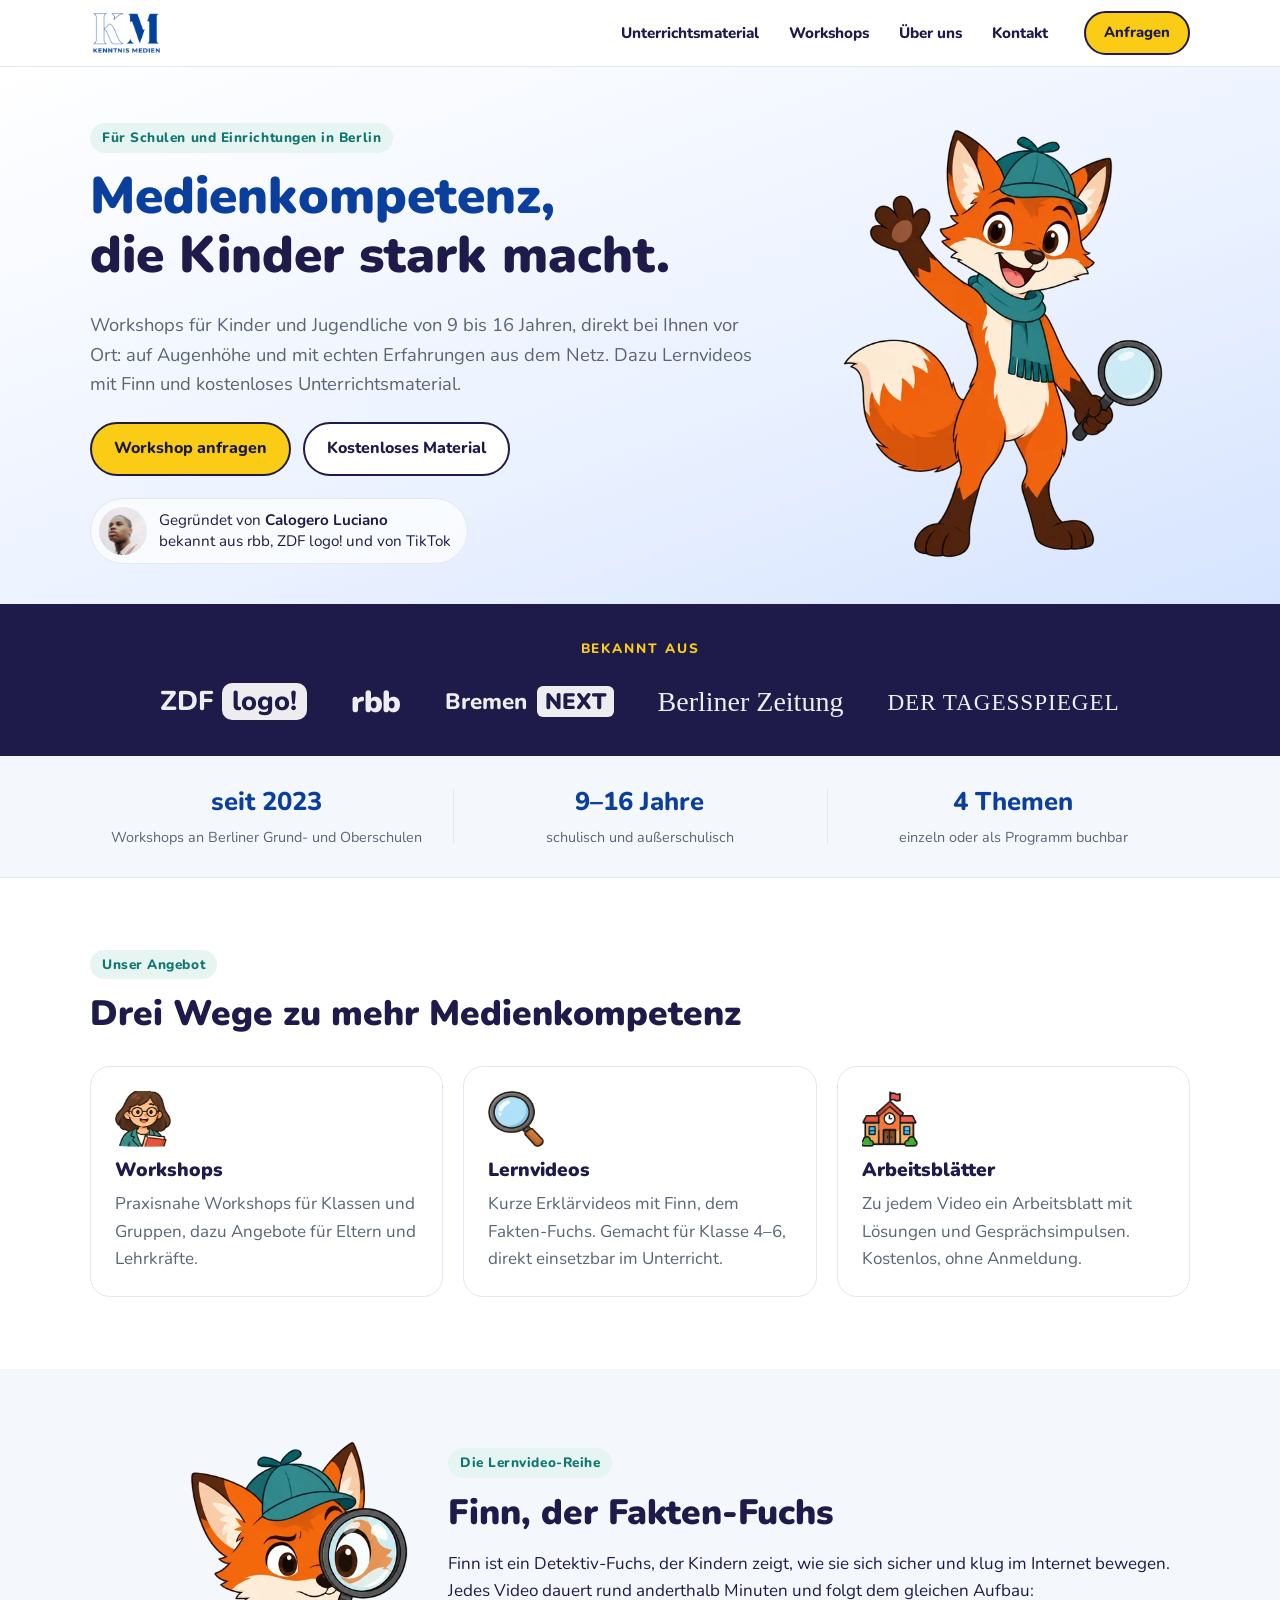
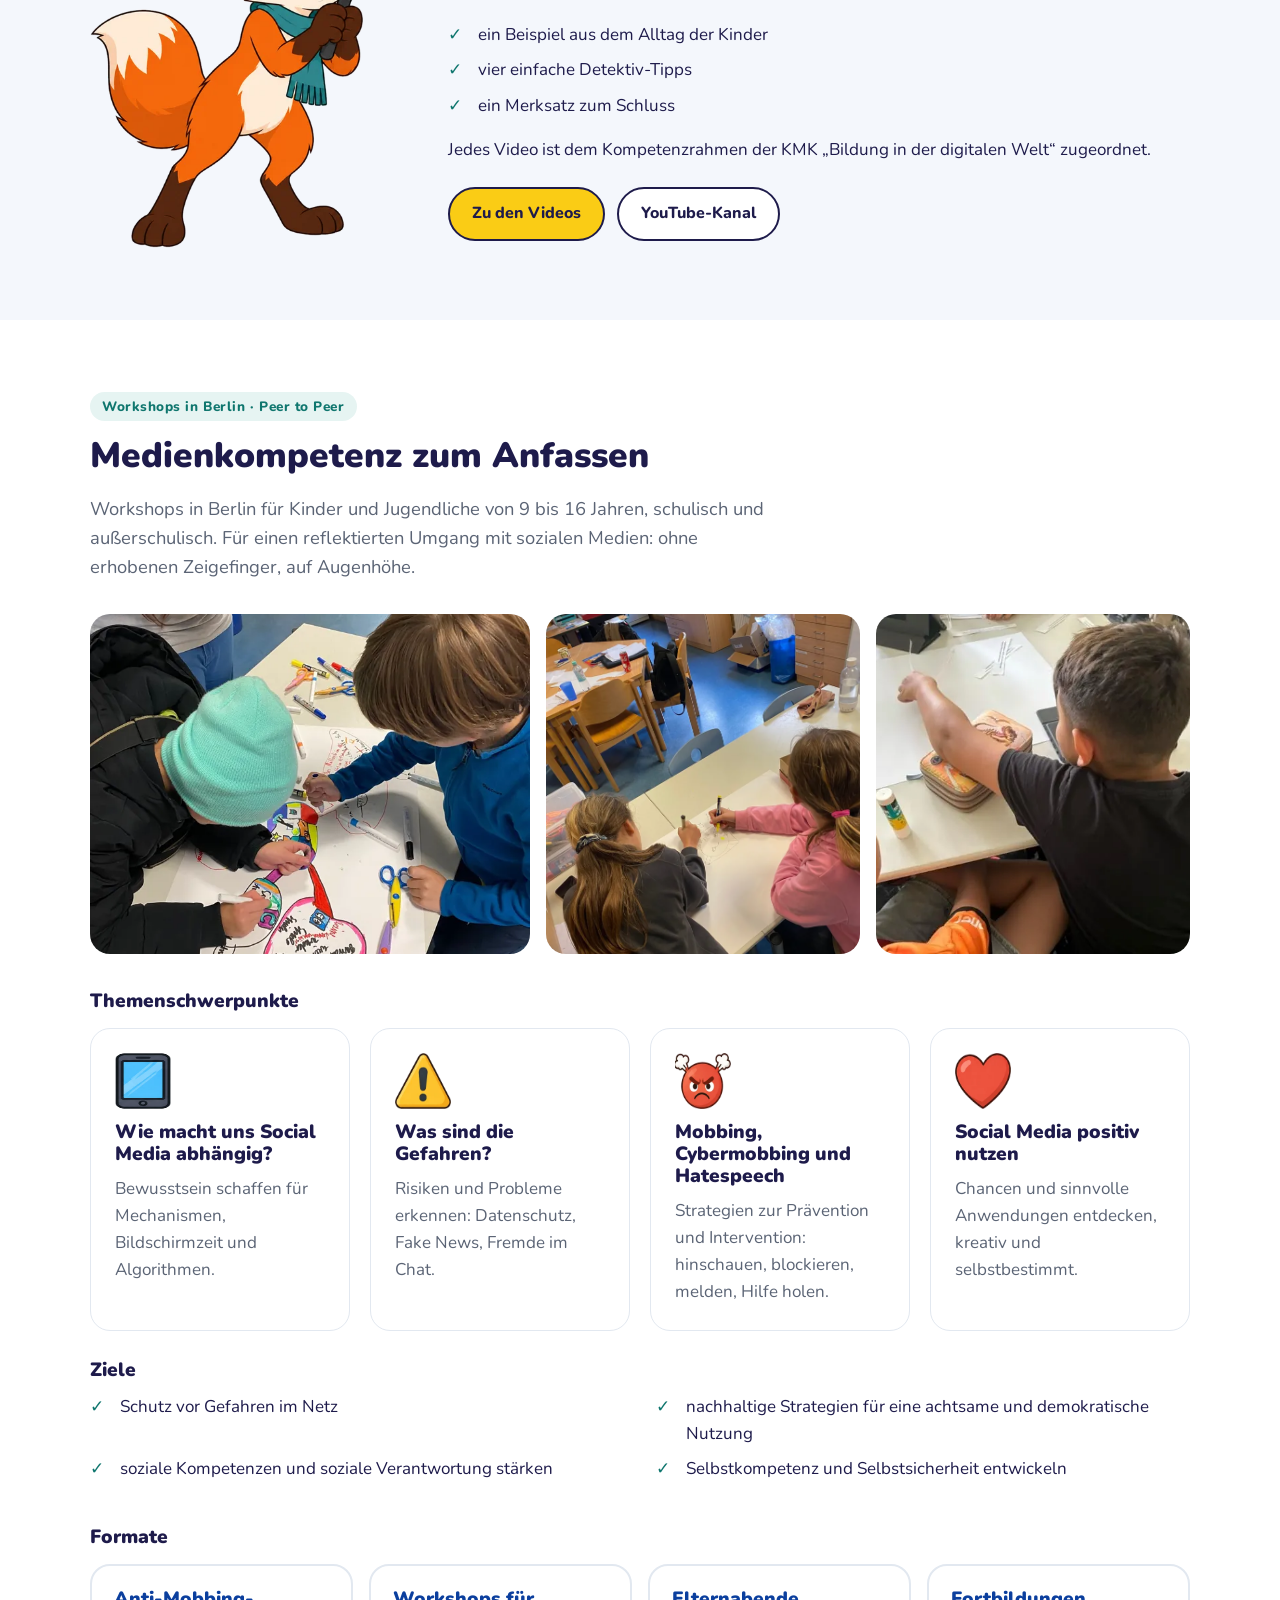
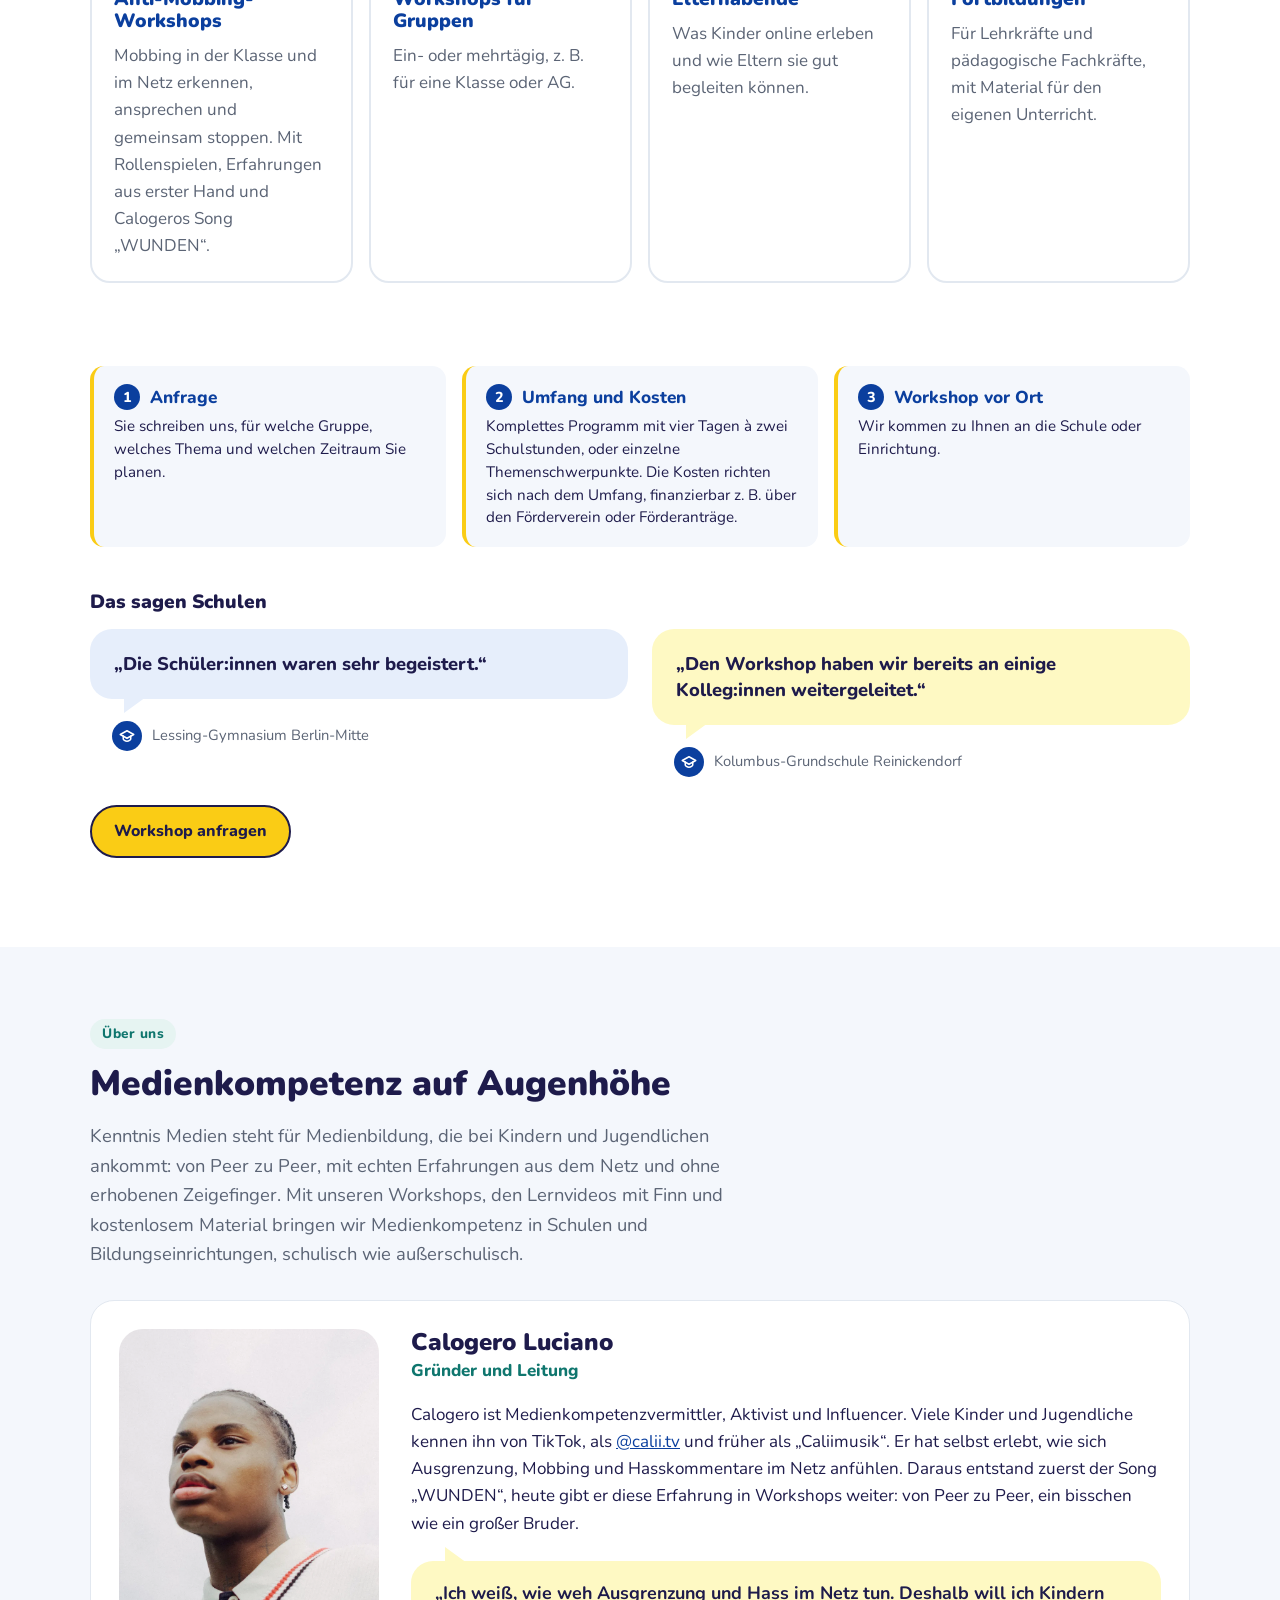
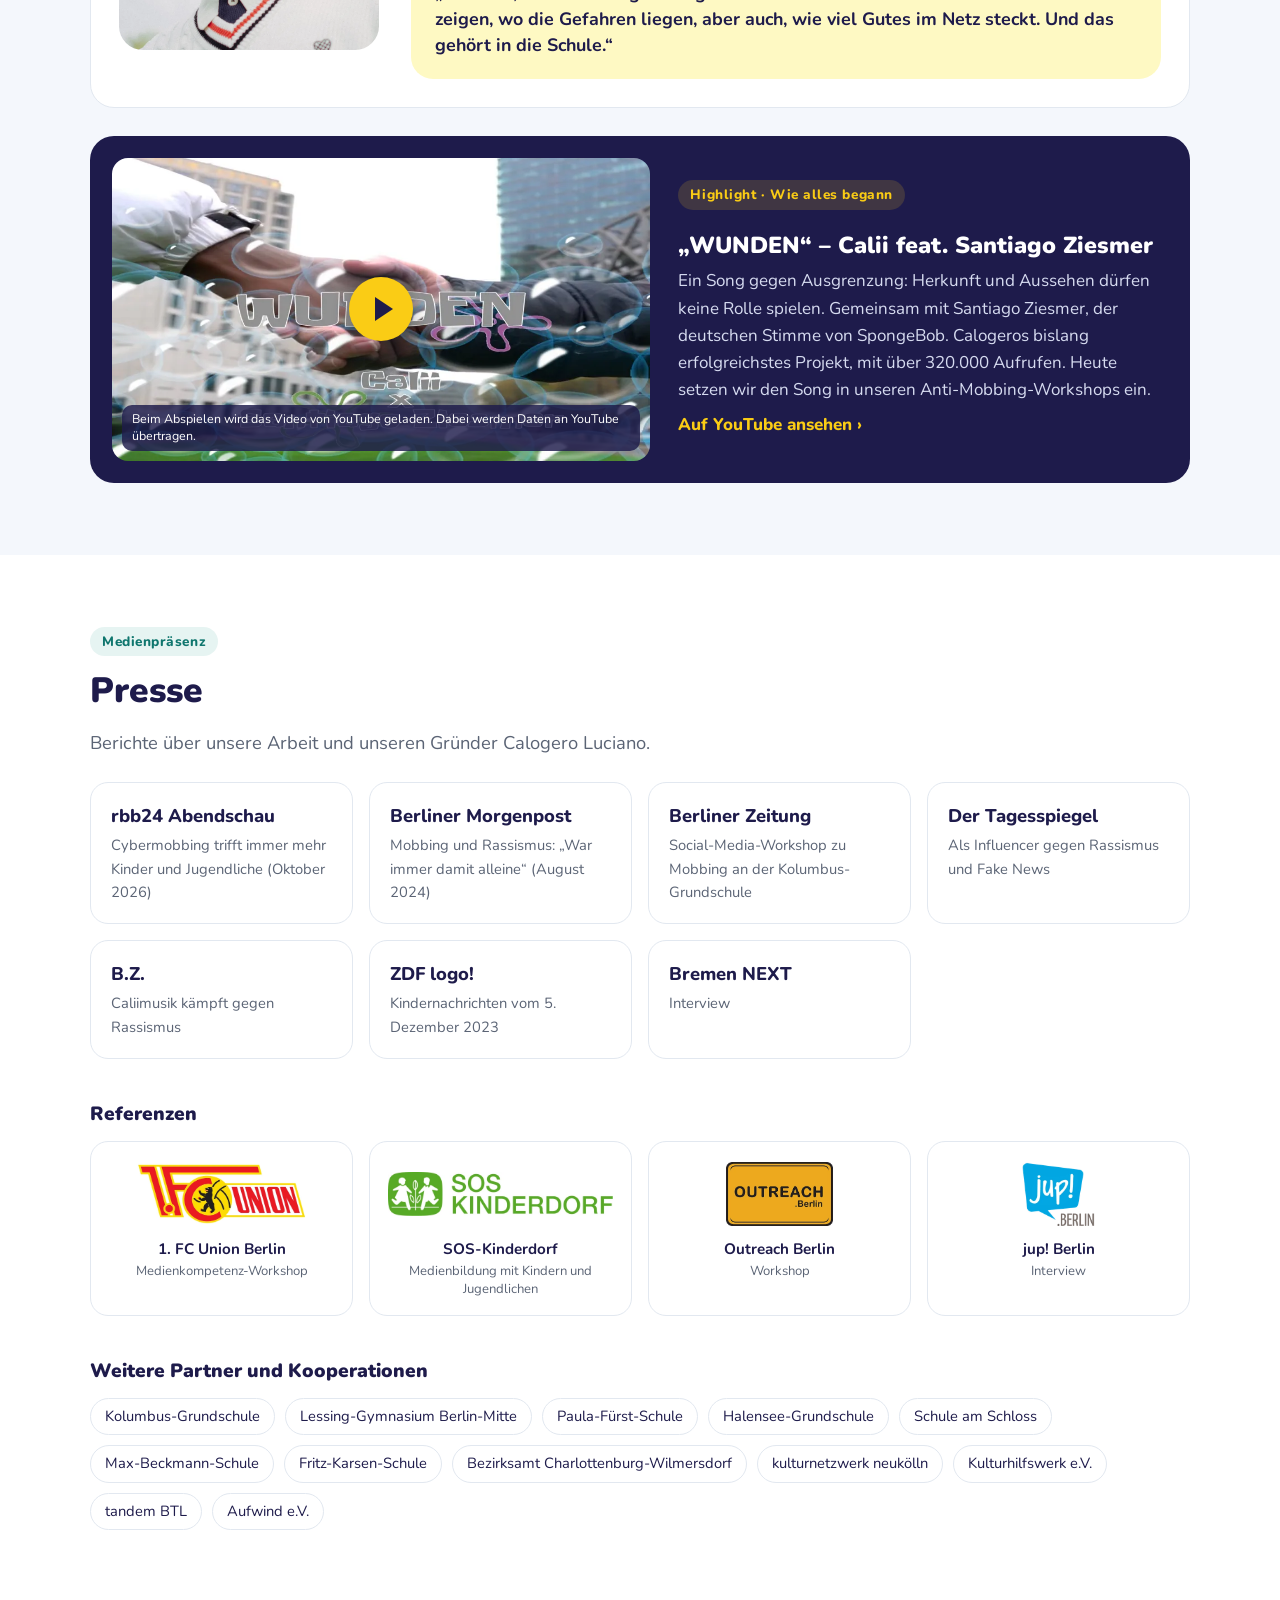
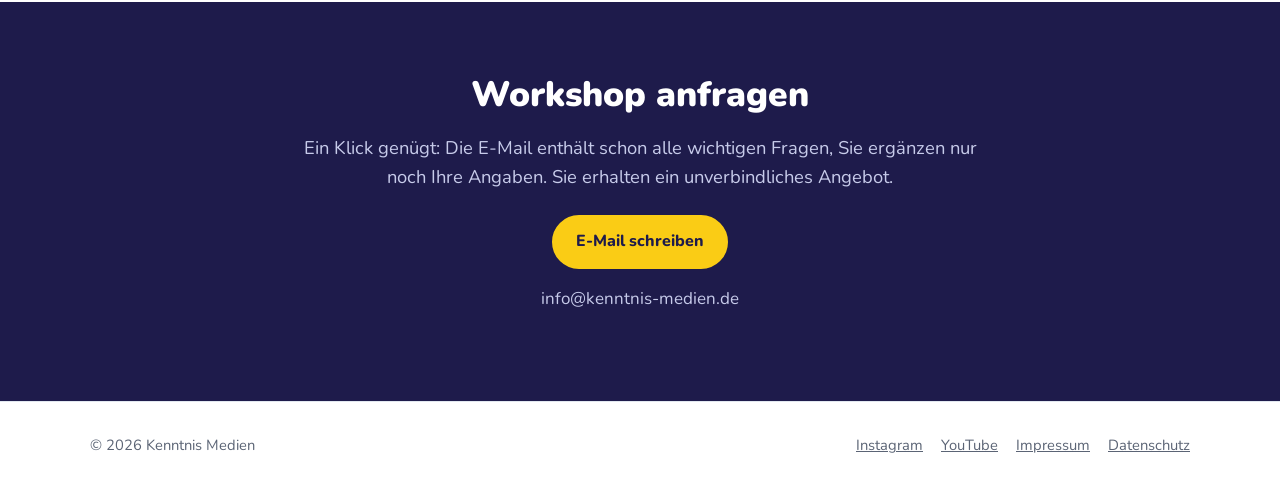
==== index.html @ 438d9169 "Material: Kasten „Finns Detektivbüro“, Link auf der Fake-News-Karte, Kurzlink /spiel; CSS v=33 Co-Au" ====
<!doctype html>
<html lang="de">
<head>
  <meta charset="utf-8">
  <meta name="viewport" content="width=device-width, initial-scale=1">
  <title>Medienkompetenz- und Anti-Mobbing-Workshops für Schulen in Berlin | Kenntnis Medien</title>
  <meta name="description" content="Workshops für Berliner Grund- und Oberschulen zu Medienkompetenz, Cybermobbing, Social Media und Fake News, für 9- bis 16-Jährige. Dazu Elternabende, Fortbildungen und kostenloses Material.">
  <!-- Vorschau beim Teilen -->
  <meta property="og:type" content="website">
  <meta property="og:url" content="https://kenntnis-medien.de/">
  <link rel="canonical" href="https://kenntnis-medien.de/">
  <meta name="google-site-verification" content="LGG6j4VBhITPs3_Ki7QGui5FO6hZhNjMfMwHb9b415M">
  <meta property="og:title" content="Medienkompetenz- und Anti-Mobbing-Workshops für Schulen in Berlin | Kenntnis Medien">
  <meta property="og:description" content="Workshops zu Medienkompetenz und Cybermobbing für Schulen in Berlin, Lernvideos mit Finn, dem Fakten-Fuchs, und kostenlose Arbeitsblätter.">
  <meta property="og:image" content="https://kenntnis-medien.de/bilder/vorschau.jpg">
  <meta property="og:image:width" content="1200">
  <meta property="og:image:height" content="630">
  <meta property="og:locale" content="de_DE">
  <meta name="twitter:card" content="summary_large_image">
  <link rel="icon" href="bilder/favicon.png">
  <script type="application/ld+json">
  {"@context":"https://schema.org","@type":"EducationalOrganization","name":"Kenntnis Medien","url":"https://kenntnis-medien.de/","logo":"https://kenntnis-medien.de/bilder/logo.webp","image":"https://kenntnis-medien.de/bilder/vorschau.jpg","description":"Workshops zu Medienkompetenz, Cybermobbing und Social Media für Schulen und Bildungseinrichtungen in Berlin, dazu Elternabende, Fortbildungen für Lehrkräfte, Lernvideos und kostenlose Arbeitsblätter.","email":"info@kenntnis-medien.de","founder":{"@type":"Person","name":"Calogero Luciano","alternateName":["Calii","Caliimusik"],"jobTitle":"Gründer und Leitung","sameAs":["https://www.tiktok.com/@calii.tv"]},"areaServed":{"@type":"City","name":"Berlin"},"sameAs":["https://www.instagram.com/kenntnis.medien/","https://www.youtube.com/@KenntnisMedien"],"knowsAbout":["Medienkompetenz","Medienbildung","Cybermobbing","Mobbingprävention","Hatespeech","Social Media","Fake News","Datenschutz"]}
  </script>
  <link rel="stylesheet" href="style.css?v=33">
</head>
<body>
  <header class="kopf">
    <div class="innen">
      <a class="logo" href="./"><img src="bilder/logo.webp" alt="Kenntnis Medien" width="400" height="252"></a>
      <a class="knopf anfragen" href="#kontakt">Anfragen</a>
      <button class="menue-knopf" type="button" aria-label="Menü öffnen" aria-expanded="false" aria-controls="hauptnav"><span></span><span></span><span></span></button>
      <nav class="nav" id="hauptnav" aria-label="Hauptnavigation">
        <a href="material/">Unterrichtsmaterial</a>
        <a href="#workshops">Workshops</a>
        <a href="#ueber-uns">Über uns</a>
        <a href="#kontakt">Kontakt</a>
      </nav>
    </div>
  </header>

  <main>
    <section class="start">
      <div class="innen">
        <div>
          <span class="kennzeile">Für Schulen und Einrichtungen in Berlin</span>
          <h1>Medienkompetenz, <span>die Kinder stark macht.</span></h1>
          <p class="einleitung">Workshops für Kinder und Jugendliche von 9 bis 16 Jahren, direkt bei Ihnen vor Ort: auf Augenhöhe und mit echten Erfahrungen aus dem Netz. Dazu Lernvideos mit Finn und kostenloses Unterrichtsmaterial.</p>
          <div class="knoepfe">
            <a class="knopf" href="#kontakt">Workshop anfragen</a>
            <a class="knopf zweit" href="material/">Kostenloses Material</a>
          </div>
          <a class="person" href="#ueber-uns">
            <img src="bilder/calogero-portrait.webp" alt="" width="56" height="56">
            <span><span class="person-vor">Gegründet von </span><strong>Calogero Luciano</strong><br><span class="person-presse">bekannt aus rbb, ZDF logo! und von TikTok</span><span class="person-rolle">Gründer und Leitung</span></span>
          </a>
        </div>
        <img class="finn" src="bilder/finn-winkt.webp" alt="Finn, der Fakten-Fuchs, winkt" width="480" height="643">
      </div>
    </section>

    <section class="bekannt" aria-label="Bekannt aus">
      <div class="innen">
        <span class="bekannt-titel">Bekannt aus</span>
        <div class="medien">
          <span class="m-zdf">ZDF <em>logo!</em></span>
          <a href="https://www.rbb24.de/panorama/av/av24/video-berlin-cyber-mobbing.html" rel="noopener" class="m-rbb">rbb</a>
          <span class="m-next">Bremen <em>NEXT</em></span>
          <a href="https://www.berliner-zeitung.de/mensch-metropole/mobbing-in-berlin-social-media-workshop-mit-tiktoker-caliimusik-es-ist-wichtig-damit-nicht-alleine-zu-bleiben-li.2148863" rel="noopener" class="m-fraktur">Berliner Zeitung</a>
          <a href="https://www.tagesspiegel.de/berlin/bezirke/berliner-musiker-und-medienexperte-als-influencer-kampft-caliimusik-gegen-rassismus-und-fake-news-10285447.html" rel="noopener" class="m-serif">DER TAGESSPIEGEL</a>
        </div>
      </div>
    </section>

    <section class="kennzahlen" aria-label="Kennzahlen">
      <div class="innen">
        <div class="zahlen">
          <div><strong>seit 2023</strong><span>Workshops an Berliner Grund- und Oberschulen</span></div>
          <div><strong>9–16 Jahre</strong><span>schulisch und außerschulisch</span></div>
          <div><strong>4 Themen</strong><span>einzeln oder als Programm buchbar</span></div>
        </div>
      </div>
    </section>

    <section>
      <div class="innen">
        <span class="kennzeile">Unser Angebot</span>
        <h2>Drei Wege zu mehr Medienkompetenz</h2>
        <div class="raster">
          <div class="karte">
            <img class="sym" src="bilder/sym-lehrkraft.webp" alt="" width="160" height="160">
            <h3>Workshops</h3>
            <p>Praxisnahe Workshops für Klassen und Gruppen, dazu Angebote für Eltern und Lehrkräfte.</p>
          </div>
          <div class="karte">
            <img class="sym" src="bilder/sym-lupe.webp" alt="" width="160" height="160">
            <h3>Lernvideos</h3>
            <p>Kurze Erklärvideos mit Finn, dem Fakten-Fuchs. Gemacht für Klasse 4–6, direkt einsetzbar im Unterricht.</p>
          </div>
          <div class="karte">
            <img class="sym" src="bilder/sym-schule.webp" alt="" width="160" height="160">
            <h3>Arbeitsblätter</h3>
            <p>Zu jedem Video ein Arbeitsblatt mit Lösungen und Gesprächsimpulsen. Kostenlos, ohne Anmeldung.</p>
          </div>
        </div>
      </div>
    </section>

    <section class="hell">
      <div class="innen zweispaltig">
        <img class="finn finn-gross" src="bilder/finn-lupe.webp" alt="Finn, der Fakten-Fuchs, mit Lupe" width="480" height="614">
        <div>
          <div class="reihe-kopf">
            <div>
              <span class="kennzeile">Die Lernvideo-Reihe</span>
              <h2>Finn, der <span class="ganz">Fakten-Fuchs</span></h2>
            </div>
            <img class="finn-mini" src="bilder/finn-lupe.webp" alt="" width="480" height="614" loading="lazy">
          </div>
          <p>Finn ist ein Detektiv-Fuchs, der Kindern zeigt, wie sie sich sicher und klug im Internet bewegen. Jedes Video dauert rund anderthalb Minuten und folgt dem gleichen Aufbau:</p>
          <ul class="haken">
            <li>ein Beispiel aus dem Alltag der Kinder</li>
            <li>vier einfache Detektiv-Tipps</li>
            <li>ein Merksatz zum Schluss</li>
          </ul>
          <p>Jedes Video ist dem Kompetenzrahmen der KMK „Bildung in der digitalen Welt“ zugeordnet.</p>
          <div class="knoepfe">
            <a class="knopf" href="material/">Zu den Videos</a>
            <a class="knopf zweit" href="https://www.youtube.com/@KenntnisMedien" rel="noopener">YouTube-Kanal</a>
          </div>
        </div>
      </div>
    </section>

    <section id="workshops">
      <div class="innen">
        <span class="kennzeile">Workshops in Berlin · Peer to Peer</span>
        <h2>Medienkompetenz zum Anfassen</h2>
        <p class="einleitung">Workshops in Berlin für Kinder und Jugendliche von 9 bis 16 Jahren, schulisch und außerschulisch. Für einen reflektierten Umgang mit sozialen Medien: ohne erhobenen Zeigefinger, auf Augenhöhe.</p>

        <div class="fotoreihe">
          <figure class="gross"><img src="bilder/workshop-plakat.webp" alt="Anti-Mobbing-Workshop: Kinder gestalten gemeinsam ein Plakat gegen Mobbing" width="675" height="900" loading="lazy"></figure>
          <figure><img src="bilder/workshop-zeichnen.webp" alt="Medienkompetenz-Workshop: Zwei Kinder arbeiten an einer Zeichnung" width="675" height="900" loading="lazy"></figure>
          <figure><img src="bilder/workshop-gruppenarbeit.webp" alt="Gruppenarbeit im Workshop mit Papierstreifen und Klebestift" width="669" height="501" loading="lazy"></figure>
        </div>

        <h3 style="margin-top:36px">Themenschwerpunkte</h3>
        <div class="raster" style="margin-top:16px">
          <div class="karte">
            <img class="sym" src="bilder/sym-handy.webp" alt="" width="160" height="160">
            <h3>Wie macht uns Social Media abhängig?</h3>
            <p>Bewusstsein schaffen für Mechanismen, Bildschirmzeit und Algorithmen.</p>
          </div>
          <div class="karte">
            <img class="sym" src="bilder/sym-warnung.webp" alt="" width="160" height="160">
            <h3>Was sind die Gefahren?</h3>
            <p>Risiken und Probleme erkennen: Datenschutz, Fake News, Fremde im Chat.</p>
          </div>
          <div class="karte">
            <img class="sym" src="bilder/sym-wuetend.webp" alt="" width="160" height="160">
            <h3>Mobbing, Cybermobbing und Hatespeech</h3>
            <p>Strategien zur Prävention und Intervention: hinschauen, blockieren, melden, Hilfe holen.</p>
          </div>
          <div class="karte">
            <img class="sym" src="bilder/sym-herz.webp" alt="" width="160" height="160">
            <h3>Social Media positiv nutzen</h3>
            <p>Chancen und sinnvolle Anwendungen entdecken, kreativ und selbstbestimmt.</p>
          </div>
        </div>

        <div class="ziele">
          <h3>Ziele</h3>
          <ul class="haken">
              <li>Schutz vor Gefahren im Netz</li>
              <li>nachhaltige Strategien für eine achtsame und demokratische Nutzung</li>
              <li>soziale Kompetenzen und soziale Verantwortung stärken</li>
              <li>Selbstkompetenz und Selbstsicherheit entwickeln</li>
          </ul>
        </div>

        <h3 style="margin-top:36px">Formate</h3>
        <div class="formate" style="margin-top:16px">
          <div class="format">
            <h3>Anti-Mobbing-Workshops</h3>
            <p>Mobbing in der Klasse und im Netz erkennen, ansprechen und gemeinsam stoppen. Mit Rollenspielen, Erfahrungen aus erster Hand und Calogeros Song „WUNDEN“.</p>
          </div>
          <div class="format">
            <h3>Workshops für Gruppen</h3>
            <p>Ein- oder mehrtägig, z.&nbsp;B. für eine Klasse oder AG.</p>
          </div>
          <div class="format">
            <h3>Elternabende</h3>
            <p>Was Kinder online erleben und wie Eltern sie gut begleiten können.</p>
          </div>
          <div class="format">
            <h3>Fortbildungen</h3>
            <p>Für Lehrkräfte und pädagogische Fachkräfte, mit Material für den eigenen Unterricht.</p>
          </div>
        </div>

        <h3 style="margin-top:44px">So läuft es ab</h3>
        <div class="ablauf schritte">
          <div>
            <strong>Anfrage</strong>
            <p>Sie schreiben uns, für welche Gruppe, welches Thema und welchen Zeitraum Sie planen.</p>
          </div>
          <div>
            <strong>Umfang und Kosten</strong>
            <p>Komplettes Programm mit vier Tagen à zwei Schulstunden, oder einzelne Themenschwerpunkte. Die Kosten richten sich nach dem Umfang, finanzierbar z.&nbsp;B. über den Förderverein oder Förderanträge.</p>
          </div>
          <div>
            <strong>Workshop vor Ort</strong>
            <p>Wir kommen zu Ihnen an die Schule oder Einrichtung.</p>
          </div>
        </div>
        <h3 style="margin-top:44px">Das sagen Schulen</h3>
        <div class="stimmen">
          <blockquote><p>„Die Schüler:innen waren sehr begeistert.“</p><cite>Lessing-Gymnasium Berlin-Mitte</cite></blockquote>
          <blockquote><p>„Den Workshop haben wir bereits an einige Kolleg:innen weitergeleitet.“</p><cite>Kolumbus-Grundschule Reinickendorf</cite></blockquote>
        </div>
        <p style="margin-top:28px"><a class="knopf" href="#kontakt">Workshop anfragen</a></p>
      </div>
    </section>

    <section class="hell" id="ueber-uns">
      <div class="innen">
        <span class="kennzeile">Über uns</span>
        <h2>Medienkompetenz auf Augenhöhe</h2>
        <p class="einleitung">Kenntnis Medien steht für Medienbildung, die bei Kindern und Jugendlichen ankommt: von Peer zu Peer, mit echten Erfahrungen aus dem Netz und ohne erhobenen Zeigefinger. Mit unseren Workshops, den Lernvideos mit Finn und kostenlosem Material bringen wir Medienkompetenz in Schulen und Bildungseinrichtungen, schulisch wie außerschulisch.</p>

        <div class="team">
          <article class="person-karte">
            <img class="portrait" src="bilder/calogero-portrait.webp" alt="Calogero Luciano, Gründer von Kenntnis Medien" width="414" height="511">
            <div>
              <h3>Calogero Luciano</h3>
              <p class="untertitel">Gründer und Leitung</p>
              <p>Calogero ist Medienkompetenzvermittler, Aktivist und Influencer. Viele Kinder und Jugendliche kennen ihn von TikTok, als <a href="https://www.tiktok.com/@calii.tv" rel="noopener">@calii.tv</a> und früher als „Caliimusik“. Er hat selbst erlebt, wie sich Ausgrenzung, Mobbing und Hasskommentare im Netz anfühlen. Daraus entstand zuerst der Song „WUNDEN“, heute gibt er diese Erfahrung in Workshops weiter: von Peer zu Peer, ein bisschen wie ein großer Bruder.</p>
              <blockquote class="zitat">„Ich weiß, wie weh Ausgrenzung und Hass im Netz tun. Deshalb will ich Kindern zeigen, wo die Gefahren liegen, aber auch, wie viel Gutes im Netz steckt. Und das gehört in die Schule.“</blockquote>
            </div>
          </article>
        </div>

        <div class="highlight">
          <div class="video highlight-bild">
            <button type="button" data-id="70X6UESju9o" aria-label="Video „WUNDEN“ abspielen">
              <img src="bilder/wunden.webp" alt="" width="960" height="540" loading="lazy">
              <span class="play"></span>
              <span class="hinweis">Beim Abspielen wird das Video von YouTube geladen. Dabei werden Daten an YouTube übertragen.</span>
            </button>
          </div>
          <div class="highlight-text">
            <span class="kennzeile">Highlight · Wie alles begann</span>
            <strong>„WUNDEN“ – Calii feat. Santiago Ziesmer</strong>
            <span>Ein Song gegen Ausgrenzung: Herkunft und Aussehen dürfen keine Rolle spielen. Gemeinsam mit Santiago Ziesmer, der deutschen Stimme von SpongeBob. Calogeros bislang erfolgreichstes Projekt, mit über 320.000 Aufrufen. Heute setzen wir den Song in unseren Anti-Mobbing-Workshops ein.</span>
            <a class="highlight-link" href="https://youtu.be/70X6UESju9o" rel="noopener">Auf YouTube ansehen ›</a>
          </div>
        </div>
      </div>
    </section>

    <section id="presse">
      <div class="innen">
        <span class="kennzeile">Medienpräsenz</span>
        <h2>Presse</h2>
        <p class="einleitung">Berichte über unsere Arbeit und unseren Gründer Calogero Luciano.</p>
        <div class="presse">
          <a href="https://www.rbb24.de/panorama/av/av24/video-berlin-cyber-mobbing.html" rel="noopener"><strong>rbb24 Abendschau</strong><span>Cybermobbing trifft immer mehr Kinder und Jugendliche (Oktober 2026)</span></a>
          <a href="https://www.morgenpost.de/bezirke/charlottenburg-wilmersdorf/article407022704/influencer-aus-charlottenburg-nord-war-immer-damit-alleine.html" rel="noopener"><strong>Berliner Morgenpost</strong><span>Mobbing und Rassismus: „War immer damit alleine“ (August 2024)</span></a>
          <a href="https://www.berliner-zeitung.de/mensch-metropole/mobbing-in-berlin-social-media-workshop-mit-tiktoker-caliimusik-es-ist-wichtig-damit-nicht-alleine-zu-bleiben-li.2148863" rel="noopener"><strong>Berliner Zeitung</strong><span>Social-Media-Workshop zu Mobbing an der Kolumbus-Grundschule</span></a>
          <a href="https://www.tagesspiegel.de/berlin/bezirke/berliner-musiker-und-medienexperte-als-influencer-kampft-caliimusik-gegen-rassismus-und-fake-news-10285447.html" rel="noopener"><strong>Der Tagesspiegel</strong><span>Als Influencer gegen Rassismus und Fake News</span></a>
          <div class="karte-presse"><strong>B.Z.</strong><span>Caliimusik kämpft gegen Rassismus</span></div>
          <div class="karte-presse"><strong>ZDF logo!</strong><span>Kindernachrichten vom 5. Dezember 2023</span></div>
          <div class="karte-presse"><strong>Bremen NEXT</strong><span>Interview</span></div>
        </div>

        <h3 style="margin-top:44px">Referenzen</h3>
        <ul class="logo-reihe">
          <li>
            <img src="bilder/union-berlin.webp" alt="" width="500" height="183" loading="lazy">
            <strong>1. FC Union Berlin</strong>
            <span>Medienkompetenz-Workshop</span>
          </li>
          <li>
            <img src="bilder/sos-kinderdorf.webp" alt="" width="636" height="124" loading="lazy">
            <strong>SOS-Kinderdorf</strong>
            <span>Medienbildung mit Kindern und Jugendlichen</span>
          </li>
          <li>
            <img src="bilder/outreach-berlin.webp" alt="" width="337" height="200" loading="lazy">
            <strong>Outreach Berlin</strong>
            <span>Workshop</span>
          </li>
          <li>
            <img src="bilder/jup-berlin.webp" alt="" width="226" height="200" loading="lazy">
            <strong>jup! Berlin</strong>
            <span>Interview</span>
          </li>
        </ul>

        <h3 style="margin-top:44px">Weitere Partner und Kooperationen</h3>
        <ul class="partner">
          <li>Kolumbus-Grundschule</li>
          <li>Lessing-Gymnasium Berlin-Mitte</li>
          <li>Paula-Fürst-Schule</li>
          <li>Halensee-Grundschule</li>
          <li>Schule am Schloss</li>
          <li>Max-Beckmann-Schule</li>
          <li>Fritz-Karsen-Schule</li>
          <li>Bezirksamt Charlottenburg-Wilmersdorf</li>
          <li>kulturnetzwerk neukölln</li>
          <li>Kulturhilfswerk e.V.</li>
          <li>tandem BTL</li>
          <li>Aufwind e.V.</li>
        </ul>
      </div>
    </section>

    <section class="kontakt" id="kontakt">
      <div class="innen">
        <h2>Workshop anfragen</h2>
        <p class="einleitung">Ein Klick genügt: Die E-Mail enthält schon alle wichtigen Fragen, Sie ergänzen nur noch Ihre Angaben. Sie erhalten ein unverbindliches Angebot.</p>
        <div class="knoepfe" style="justify-content:center">
          <a class="knopf" href="mailto:info@kenntnis-medien.de?subject=Workshop-Anfrage&amp;body=Guten%20Tag%2C%0A%0Awir%20interessieren%20uns%20f%C3%BCr%20einen%20Workshop.%0A%0ASchule%20/%20Einrichtung%3A%0AKlassenstufe%20und%20Gruppengr%C3%B6%C3%9Fe%3A%0AGew%C3%BCnschtes%20Thema%3A%0AWunschzeitraum%3A%0AFinanzierung%20%28z.%20B.%20F%C3%B6rderverein%29%20gekl%C3%A4rt%3A%20ja%20/%20nein%20/%20noch%20offen%0ATelefon%20f%C3%BCr%20R%C3%BCckfragen%20%28optional%29%3A%0A%0AViele%20Gr%C3%BC%C3%9Fe%0A">E-Mail schreiben</a>
        </div>
        <p style="margin-top:16px;color:#C7CBEA">info@kenntnis-medien.de</p>
      </div>
    </section>
  </main>

  <footer class="fuss">
    <div class="innen">
      <span>© 2026 Kenntnis Medien</span>
      <nav aria-label="Rechtliches">
        <a href="https://www.instagram.com/kenntnis.medien/" rel="noopener">Instagram</a>
        <a href="https://www.youtube.com/@KenntnisMedien" rel="noopener">YouTube</a>
        <a href="impressum/">Impressum</a>
        <a href="datenschutz/">Datenschutz</a>
      </nav>
    </div>
  </footer>
  <script src="menue.js?v=3" defer></script>
  <script src="video.js?v=2" defer></script>
</body>
</html>
---- style.css ----
@font-face {
  font-family: "Nunito";
  font-style: normal;
  font-display: swap;
  font-weight: 200 1000;
  src: url("schrift/nunito.woff2") format("woff2");
}

:root {
  --dunkel: #1E1B4B;
  --blau: #0B3F9E;
  --gelb: #FACC15;
  --hellgelb: #FEF9C3;
  --petrol: #0F766E;
  --grau: #5B6475;
  --linie: #E2E8F0;
  --hell: #F4F7FC;
  --weiss: #FFFFFF;
  --rund: "Nunito", ui-rounded, "Arial Rounded MT Bold", system-ui, sans-serif;
  --text: "Nunito", system-ui, -apple-system, "Segoe UI", Roboto, Arial, sans-serif;
}

* { box-sizing: border-box; }
html { scroll-behavior: smooth; }
body {
  margin: 0;
  background: var(--weiss);
  color: var(--dunkel);
  font-family: var(--text);
  font-size: 17px;
  line-height: 1.6;
}
img { max-width: 100%; height: auto; display: block; }
a { color: var(--blau); }
h1, h2, h3 { font-family: var(--rund); font-weight: 900; line-height: 1.15; margin: 0 0 .5em; }
h1 { font-size: clamp(2rem, 5vw, 3.2rem); }
h2 { font-size: clamp(1.6rem, 3.5vw, 2.2rem); }
h3 { font-size: 1.2rem; }
p { margin: 0 0 1em; }

.innen { width: min(1100px, 100% - 32px); margin-inline: auto; }

/* Kopf */
.kopf {
  position: sticky; top: 0; z-index: 10;
  background: rgba(255,255,255,.94);
  backdrop-filter: blur(8px);
  border-bottom: 1px solid var(--linie);
}
.kopf .innen { display: flex; align-items: center; justify-content: space-between; gap: 16px; padding: 10px 0; }
.kopf .logo img { height: 46px; width: auto; }
.nav { display: flex; gap: 6px; flex-wrap: wrap; justify-content: flex-end; }
.nav a {
  font-family: var(--rund); font-size: .95rem; text-decoration: none; color: var(--dunkel);
  padding: 8px 12px; border-radius: 999px;
}
.nav a:hover, .nav a[aria-current="page"] { background: var(--hell); color: var(--blau); }
@media (max-width: 560px) {
  .kopf .logo img { height: 32px; }
  .nav { gap: 0; flex-wrap: nowrap; }
  .nav a { padding: 6px 7px; font-size: .8rem; white-space: nowrap; }
}

/* Bereiche */
section { padding: 72px 0; }
.hell { background: var(--hell); }
.kennzeile {
  display: inline-block; font-family: var(--rund); font-size: .85rem; letter-spacing: .04em;
  color: var(--petrol); background: #E6F4F2; padding: 4px 12px; border-radius: 999px; margin-bottom: 14px;
}
.einleitung { font-size: 1.15rem; color: var(--grau); max-width: 680px; }

/* Start */
.start { background: linear-gradient(160deg, #FFFFFF 0%, #EAF1FF 60%, #D6E4FF 100%); padding: 56px 0 40px; }
.start .innen { display: grid; grid-template-columns: 1.3fr .7fr; gap: 32px; align-items: center; }
.start h1 { color: var(--blau); }
.start h1 span { color: var(--dunkel); display: block; }
.start .finn { max-width: 320px; justify-self: center; }
@media (max-width: 760px) {
  .start .innen { grid-template-columns: 1fr; }
  .start .finn { max-width: 200px; grid-row: 1; }
}
.knoepfe { display: flex; gap: 12px; flex-wrap: wrap; margin-top: 24px; }
.knopf {
  font-weight: 800;
  display: inline-flex; align-items: center; gap: 8px;
  font-family: var(--rund); font-size: 1rem; text-decoration: none;
  padding: 12px 22px; border-radius: 999px; border: 2px solid var(--dunkel);
  background: var(--gelb); color: var(--dunkel);
}
.knopf:hover { transform: translateY(-1px); box-shadow: 0 4px 0 var(--dunkel); }
.knopf.zweit { background: var(--weiss); }

/* Karten */
.raster { display: grid; grid-template-columns: repeat(auto-fit, minmax(240px, 1fr)); gap: 20px; margin-top: 32px; }
.karte {
  background: var(--weiss); border: 1px solid var(--linie); border-radius: 20px; padding: 24px;
}
.karte .sym { width: 56px; height: 56px; margin-bottom: 12px; }
.karte p { color: var(--grau); margin: 0; }

/* Finn-Abschnitt */
.zweispaltig { display: grid; grid-template-columns: .6fr 1.4fr; gap: 40px; align-items: center; }
@media (max-width: 760px) { .zweispaltig { grid-template-columns: 1fr; } .zweispaltig .finn { max-width: 180px; } }
.haken { list-style: none; padding: 0; margin: 0 0 1em; }
.haken li { padding-left: 30px; position: relative; margin-bottom: 8px; }
.haken li::before { content: "✓"; position: absolute; left: 0; color: var(--petrol); font-weight: 700; }

/* Material */
.material { display: grid; grid-template-columns: repeat(auto-fit, minmax(300px, 1fr)); gap: 28px; margin-top: 32px; }
.video-karte { background: var(--weiss); border: 1px solid var(--linie); border-radius: 22px; overflow: hidden; display: flex; flex-direction: column; }
.video-karte .inhalt { padding: 20px 22px 24px; display: flex; flex-direction: column; gap: 10px; flex: 1; }
.video-karte .meta { font-size: .9rem; color: var(--grau); }
.video-karte .kompetenz { font-size: .88rem; background: var(--hellgelb); border-radius: 12px; padding: 8px 12px; }
.video-karte .knoepfe { margin-top: auto; padding-top: 8px; }
.video-karte .knopf { padding: 10px 18px; font-size: .95rem; }
/* Demnächst: angekündigte Folgen, werden zur Veröffentlichungszeit automatisch zur vollen Karte (video.js) */
.demnaechst { margin-top: 48px; }
.demnaechst h2 { font-size: 1.5rem; margin: 0; }
.bald-liste { list-style: none; margin: 16px 0 0; padding: 0; display: grid; grid-template-columns: repeat(auto-fit, minmax(280px, 1fr)); gap: 16px; }
.bald-liste li { display: flex; gap: 14px; align-items: center; background: var(--weiss); border: 1px dashed #C7D4EA; border-radius: 18px; padding: 12px; }
.bald-liste img { width: 132px; height: auto; aspect-ratio: 16 / 9; object-fit: cover; border-radius: 10px; filter: saturate(.75); opacity: .9; flex-shrink: 0; }
.bald-liste b { display: block; font-size: 1.05rem; line-height: 1.25; }
.bald-datum { display: inline-block; font-size: .78rem; font-weight: 800; color: var(--blau); background: #E8EFFB; border-radius: 999px; padding: 2px 10px; margin-bottom: 4px; }
.bald-liste small { display: block; color: var(--grau); font-size: .85rem; margin-top: 2px; }
.naechste-folge { display: inline-flex; flex-wrap: wrap; align-items: baseline; gap: 0 6px; margin-top: 14px; padding: 8px 16px; border-radius: 999px; background: #E8EFFB; color: var(--blau); font-size: .95rem; text-decoration: none; }
.naechste-folge:hover { background: #DCE6F8; }
.naechste-folge b { color: var(--dunkel, #1E1B4B); }
.demnaechst { scroll-margin-top: 90px; }
.bald-hinweis { margin: 14px 0 0; color: var(--grau); font-size: .95rem; }
@media (max-width: 420px) { .bald-liste img { width: 104px; } }
.bald { font-size: .9rem; color: var(--grau); font-style: italic; align-self: center; }

.video { position: relative; aspect-ratio: 16 / 9; background: var(--dunkel); }
.video button {
  all: unset; cursor: pointer; position: absolute; inset: 0; display: block;
}
.video button img { width: 100%; height: 100%; object-fit: cover; }
.video .play {
  position: absolute; left: 50%; top: 50%; transform: translate(-50%, -50%);
  width: 72px; height: 72px; border-radius: 50%; background: var(--gelb); border: 3px solid var(--dunkel);
  display: grid; place-items: center;
}
.video .play::after { content: ""; border-left: 22px solid var(--dunkel); border-top: 14px solid transparent; border-bottom: 14px solid transparent; margin-left: 6px; }
.video .hinweis {
  position: absolute; left: 10px; right: 10px; bottom: 10px; font-size: .78rem; line-height: 1.35;
  background: rgba(30,27,75,.82); color: #fff; padding: 6px 10px; border-radius: 10px;
}
.video iframe { position: absolute; inset: 0; width: 100%; height: 100%; border: 0; }
.video button:focus-visible { outline: 4px solid var(--gelb); outline-offset: -4px; }

/* Workshops */
.formate { display: grid; grid-template-columns: repeat(auto-fit, minmax(230px, 1fr)); gap: 20px; margin-top: 28px; }
.format { border-radius: 20px; padding: 22px; background: var(--weiss); border: 2px solid var(--linie); }
.format h3 { color: var(--blau); }
.format p { color: var(--grau); margin: 0; }

/* Kontakt */
.kontakt { background: var(--dunkel); color: #fff; text-align: center; }
.kontakt .einleitung { color: #C7CBEA; margin-inline: auto; }
.kontakt .knopf { border-color: var(--gelb); }

/* Fuß */
.fuss { padding: 32px 0; font-size: .92rem; color: var(--grau); border-top: 1px solid var(--linie); }
.fuss .innen { display: flex; justify-content: space-between; gap: 16px; flex-wrap: wrap; align-items: center; }
.fuss nav { display: flex; gap: 18px; flex-wrap: wrap; }
.fuss a { color: var(--grau); }

/* Rechtstexte */
.recht { padding: 56px 0 72px; }
.recht .innen { max-width: 760px; }
.recht h2 { font-size: 1.3rem; margin-top: 1.6em; }

@media (max-width: 560px) {
  .video .hinweis { font-size: .66rem; padding: 4px 8px; left: 6px; right: 6px; bottom: 6px; }
  .video .play { width: 56px; height: 56px; }
}

/* Workshop-Details, Über mich, Presse */
.zweispalten-text { display: grid; grid-template-columns: 1fr 1fr; gap: 32px; margin-top: 40px; }
@media (max-width: 760px) { .zweispalten-text { grid-template-columns: 1fr; } }
.portrait { border-radius: 24px; width: 100%; max-width: 340px; justify-self: center; box-shadow: 0 12px 30px rgba(30,27,75,.15); }
.untertitel { color: var(--petrol); font-family: var(--rund); margin-top: -.3em; }
.zitat { margin: 0 0 1em; padding: 16px 20px; background: var(--hellgelb); border-left: 5px solid var(--gelb); border-radius: 0 16px 16px 0; font-style: italic; }
.presse { display: grid; grid-template-columns: repeat(auto-fit, minmax(230px, 1fr)); gap: 16px; margin-top: 24px; }
.presse a { display: flex; flex-direction: column; gap: 4px; text-decoration: none; color: var(--dunkel); border: 1px solid var(--linie); border-radius: 18px; padding: 18px 20px; }
.presse a:hover { border-color: var(--blau); }
.presse strong { font-family: var(--rund); font-size: 1.15rem; }
.presse span { color: var(--grau); font-size: .92rem; }
.stimmen { display: grid; grid-template-columns: repeat(auto-fit, minmax(260px, 1fr)); gap: 16px; margin-top: 16px; }
.stimmen blockquote { margin: 0; background: var(--hell); border-radius: 18px; padding: 20px 22px; }
.stimmen p { font-family: var(--rund); font-size: 1.15rem; margin: 0 0 8px; }
.stimmen cite { font-style: normal; color: var(--grau); font-size: .92rem; }
.partner { list-style: none; padding: 0; margin: 16px 0 0; display: flex; flex-wrap: wrap; gap: 10px; }
.partner li { background: var(--weiss); border: 1px solid var(--linie); border-radius: 999px; padding: 6px 14px; font-size: .92rem; }
@media (max-width: 560px) {
  .nav a.nur-gross { display: none; }
  .portrait { max-width: 240px; }
}

/* Bekanntheit im Startbereich */
.person { display: inline-flex; align-items: center; gap: 12px; margin-top: 22px; text-decoration: none; color: var(--dunkel); font-size: .95rem; line-height: 1.35; background: rgba(255,255,255,.7); padding: 8px 16px 8px 8px; border-radius: 999px; border: 1px solid var(--linie); }
.person img { width: 48px; height: 48px; border-radius: 50%; object-fit: cover; object-position: center 25%; }
.person:hover { border-color: var(--blau); }
.bekannt { padding: 34px 0 30px; background: var(--dunkel); color: #fff; }
.bekannt .innen { display: flex; flex-direction: column; align-items: center; gap: 18px; }
.bekannt-titel { font-family: var(--rund); font-size: .85rem; letter-spacing: .14em; text-transform: uppercase; color: var(--gelb); }
.medien { display: flex; flex-wrap: wrap; justify-content: center; align-items: center; gap: 14px 44px; }
.medien a { color: #fff; text-decoration: none; opacity: .92; white-space: nowrap; }
.medien a:hover { opacity: 1; color: var(--gelb); }
.m-zdf { font-family: var(--rund); font-size: 1.7rem; }
.m-zdf em { font-style: normal; background: #F58220; color: #fff; padding: 0 10px; border-radius: 10px; }
.m-fraktur { font-family: "UnifrakturMaguntia", "Old English Text MT", "Goudy Text MT", Georgia, serif; font-size: 1.75rem; }
.m-serif { font-family: Georgia, "Times New Roman", serif; font-size: 1.45rem; letter-spacing: .04em; }
.m-bz { font-family: Georgia, serif; font-style: italic; font-weight: 700; font-size: 1.9rem; }
.zahlen { display: grid; grid-template-columns: repeat(3, 1fr); gap: 16px; width: 100%; margin-top: 10px; border-top: 1px solid rgba(255,255,255,.15); padding-top: 22px; text-align: center; }
.zahlen strong { display: block; font-family: var(--rund); font-size: 1.6rem; color: var(--gelb); }
.zahlen span { font-size: .9rem; color: #C7CBEA; }
@media (max-width: 560px) {
  .medien { gap: 10px 26px; }
  .m-zdf, .m-fraktur, .m-bz { font-size: 1.35rem; }
  .m-serif { font-size: 1.1rem; }
  .zahlen { grid-template-columns: 1fr; }
}

.kennzeile, .nav a, .bekannt-titel, .zahlen strong, .stimmen p, .presse strong, .untertitel, .m-zdf { font-weight: 800; }

/* weitere Medien */
.medien span { color: #fff; white-space: nowrap; opacity: .92; }
.m-kika { font-family: var(--rund); font-weight: 900; font-size: 1.6rem; }
.m-kika em { font-style: normal; font-weight: 700; font-size: 1.1rem; color: #8BD3A1; margin-left: 4px; }
.m-rbb { font-family: var(--rund); font-weight: 900; font-size: 1.9rem; letter-spacing: -.02em; }
.m-next { font-family: var(--rund); font-weight: 800; font-size: 1.4rem; }
.m-next em { font-style: normal; font-weight: 900; background: #fff; color: var(--dunkel); padding: 0 8px; border-radius: 6px; margin-left: 4px; }
.karte-presse { display: flex; flex-direction: column; gap: 4px; border: 1px solid var(--linie); border-radius: 18px; padding: 18px 20px; }
.karte-presse strong { font-family: var(--rund); font-weight: 800; font-size: 1.15rem; }
.karte-presse span { color: var(--grau); font-size: .92rem; }
@media (max-width: 560px) {
  .m-kika, .m-rbb { font-size: 1.35rem; }
  .m-next { font-size: 1.15rem; }
}

/* Über uns / Team */
.team { display: grid; gap: 24px; margin-top: 32px; }
.person-karte { display: grid; grid-template-columns: 260px 1fr; gap: 32px; align-items: start; background: var(--weiss); border: 1px solid var(--linie); border-radius: 24px; padding: 28px; }
.person-karte .portrait { max-width: 260px; box-shadow: none; }
.person-karte h3 { font-size: 1.5rem; margin-bottom: .2em; }
@media (max-width: 760px) {
  .person-karte { grid-template-columns: 1fr; padding: 20px; }
  .person-karte .portrait { max-width: 220px; }
}

/* Fotoreihe Workshops */
.fotoreihe { display: grid; grid-template-columns: 1.4fr 1fr 1fr; gap: 16px; margin-top: 32px; }
.fotoreihe figure { margin: 0; height: 340px; border-radius: 20px; overflow: hidden; }
.fotoreihe img { width: 100%; height: 100%; object-fit: cover; display: block; }
@media (max-width: 760px) {
  .fotoreihe { grid-template-columns: 1fr 1fr; gap: 10px; }
  .fotoreihe .gross { grid-column: 1 / -1; height: 260px; }
  .fotoreihe figure { height: 170px; border-radius: 14px; }
}

/* Startbereich Handy: Finn kleiner, damit die Knöpfe sofort sichtbar sind */
@media (max-width: 760px) {
  .start { padding-top: 20px; }
  .start .innen { gap: 8px; }
  .start .finn { max-width: 110px; }
}

/* Startbereich Handy: Finn ausblenden, er hat weiter unten seinen eigenen Bereich */
@media (max-width: 760px) {
  .start { padding-top: 32px; }
  .start .finn { display: none; }
}

/* Formate: alle 5 Karten in einer Reihe statt einer allein in Reihe 2 */
@media (min-width: 1000px) { .formate { grid-template-columns: repeat(4, 1fr); gap: 16px; } }

/* Handy: Karten kompakter (Symbol links, Text rechts), damit die Seite kürzer wird */
@media (max-width: 760px) {
  .raster { gap: 12px; }
  .karte { display: grid; grid-template-columns: 44px 1fr; column-gap: 14px; padding: 16px 18px; border-radius: 16px; }
  .karte .sym { width: 44px; height: 44px; margin: 0; grid-row: 1 / span 2; }
  .karte h3 { margin: 0 0 4px; font-size: 1.05rem; }
  .karte p { font-size: .95rem; }
  .formate { gap: 12px; }
  .format { padding: 16px 18px; border-radius: 16px; }
  .format h3 { margin: 0 0 4px; font-size: 1.05rem; }
  .format p { font-size: .95rem; }
  .presse { gap: 10px; }
  .karte-presse { padding: 14px 18px; }
}

/* Kopfzeile: Menü-Symbol und Anfragen-Knopf auf dem Handy */
.kopf .anfragen, .menue-knopf { display: none; }
@media (max-width: 760px) {
  .kopf .innen { gap: 10px; padding: 10px 0; }
  .kopf .logo { margin-right: auto; }
  .kopf .logo img { height: 36px; }
  .kopf .anfragen { display: inline-flex; padding: 8px 16px; font-size: .92rem; }
  .menue-knopf {
    display: inline-flex; flex-direction: column; justify-content: center; gap: 5px;
    width: 44px; height: 44px; padding: 0 11px; border: 0; border-radius: 12px;
    background: var(--hell); cursor: pointer;
  }
  .menue-knopf span { display: block; height: 2.5px; border-radius: 2px; background: var(--dunkel); transition: transform .2s, opacity .2s; }
  .kopf.offen .menue-knopf span:nth-child(1) { transform: translateY(7.5px) rotate(45deg); }
  .kopf.offen .menue-knopf span:nth-child(2) { opacity: 0; }
  .kopf.offen .menue-knopf span:nth-child(3) { transform: translateY(-7.5px) rotate(-45deg); }
  .nav {
    display: none; position: absolute; left: 0; right: 0; top: 100%;
    flex-direction: column; gap: 2px; padding: 10px 16px 18px;
    background: var(--weiss); border-bottom: 1px solid var(--linie);
    box-shadow: 0 16px 30px rgba(30,27,75,.12);
  }
  .kopf.offen .nav { display: flex; }
  .nav a, .nav a.nur-gross { display: block; padding: 14px 12px; font-size: 1.1rem; border-radius: 12px; white-space: normal; }
}

/* Handy: Presse als kompakte Liste, Finn kleiner, Gründer-Karte mit kleinem Foto */
@media (max-width: 760px) {
  .presse { gap: 0; border: 1px solid var(--linie); border-radius: 18px; overflow: hidden; background: var(--weiss); }
  .presse a, .presse .karte-presse { border: 0; border-radius: 0; border-bottom: 1px solid var(--linie); padding: 13px 44px 13px 18px; gap: 1px; position: relative; }
  .presse > :last-child { border-bottom: 0; }
  .presse a::after { content: "›"; position: absolute; right: 18px; top: 50%; transform: translateY(-50%); font-size: 1.5rem; color: var(--blau); }
  .presse strong { font-size: 1rem; }
  .presse span { font-size: .88rem; }

  .zweispaltig { gap: 16px; }
  .zweispaltig .finn { max-width: 130px; }

  .person-karte { grid-template-columns: 76px 1fr; column-gap: 16px; row-gap: 0; align-items: center; padding: 20px; }
  .person-karte > div { display: contents; }
  .person-karte .portrait { grid-row: 1 / span 2; width: 76px; height: 76px; max-width: none; object-fit: cover; object-position: center 20%; border-radius: 50%; align-self: center; }
  .person-karte h3 { margin: 0; align-self: end; font-size: 1.3rem; }
  .person-karte .untertitel { margin: 0; align-self: start; }
  .person-karte p:not(.untertitel), .person-karte .zitat { grid-column: 1 / -1; }
  .person-karte p:not(.untertitel) { margin-top: 16px; }
  .person-karte .zitat { font-size: .95rem; margin-bottom: 0; }
}

/* Sprungziele nicht unter der festen Kopfzeile verstecken */
section[id] { scroll-margin-top: 72px; }

/* Glanz-Effekt: heller Streifen wischt über die Knöpfe im Startbereich */
.start .knopf { position: relative; overflow: hidden; isolation: isolate; }
.start .knopf::after {
  content: ""; position: absolute; top: -20%; bottom: -20%; left: -60%; width: 45%;
  background: linear-gradient(100deg, transparent 0%, rgba(255,255,255,.75) 50%, transparent 100%);
  transform: skewX(-20deg); pointer-events: none; z-index: -1;
}
.start .knopf:not(.zweit)::after { animation: glanz 3.6s ease-in-out 1s infinite; }
.start .knopf.zweit::after { background: linear-gradient(100deg, transparent 0%, rgba(250,204,21,.55) 50%, transparent 100%); animation: glanz 3.6s ease-in-out 2.8s infinite; }
.start .knopf:hover::after { animation: glanz-einmal .7s ease-out; }
@keyframes glanz { 0% { left: -60%; } 30%, 100% { left: 130%; } }
@keyframes glanz-einmal { from { left: -60%; } to { left: 130%; } }
@media (prefers-reduced-motion: reduce) { .start .knopf::after { animation: none !important; display: none; } }

/* Einblenden beim Scrollen (Klassen setzt menue.js; ohne JavaScript bleibt alles sichtbar) */
.einblenden { opacity: 0; transform: translateY(22px); transition: opacity .6s ease, transform .6s cubic-bezier(.2,.7,.2,1); }
.einblenden.sichtbar { opacity: 1; transform: none; }

/* Karten reagieren beim Drüberfahren / Antippen */
.karte, .format, .video-karte { transition: transform .25s ease, box-shadow .25s ease, border-color .25s ease, opacity .6s ease; }
.karte:hover, .format:hover, .video-karte:hover { transform: translateY(-4px); box-shadow: 0 14px 28px rgba(30,27,75,.10); border-color: #C7D4EA; }
.karte:active, .format:active { transform: translateY(-2px) scale(.99); }
.presse a { transition: background-color .2s ease, border-color .2s ease; }
.presse a:hover, .presse a:active { background: var(--hell); }

@media (prefers-reduced-motion: reduce) {
  .einblenden { opacity: 1 !important; transform: none !important; transition: none !important; }
  .karte, .format, .video-karte { transition: none; }
  .karte:hover, .format:hover, .video-karte:hover { transform: none; }
}
.einblenden.karte, .einblenden.format, .einblenden.video-karte { transition: opacity .6s ease, transform .6s cubic-bezier(.2,.7,.2,1); }

/* Highlight „WUNDEN“ */
.highlight { display: grid; grid-template-columns: 1.1fr 1fr; gap: 28px; align-items: center; margin-top: 28px; padding: 22px; border-radius: 24px; background: var(--dunkel); color: #fff; text-decoration: none; transition: transform .25s ease, box-shadow .25s ease; }
.highlight:hover { transform: translateY(-4px); box-shadow: 0 18px 36px rgba(30,27,75,.25); }
.highlight-bild { position: relative; display: block; border-radius: 16px; overflow: hidden; }
.highlight-bild img { width: 100%; aspect-ratio: 16 / 9; object-fit: cover; }
.highlight .play { position: absolute; left: 50%; top: 50%; width: 64px; height: 64px; margin: -32px 0 0 -32px; border-radius: 50%; background: var(--gelb); box-shadow: 0 6px 18px rgba(0,0,0,.3); }
.highlight .play::after { content: ""; position: absolute; left: 26px; top: 20px; border-left: 18px solid var(--dunkel); border-top: 12px solid transparent; border-bottom: 12px solid transparent; }
.highlight-text { display: flex; flex-direction: column; gap: 8px; }
.highlight .kennzeile { align-self: flex-start; background: rgba(250,204,21,.15); color: var(--gelb); }
.highlight strong { font-family: var(--rund); font-weight: 900; font-size: 1.45rem; line-height: 1.2; }
.highlight-text > span:not(.kennzeile):not(.highlight-link) { color: #D6DBF0; }
.highlight-link { color: var(--gelb); font-family: var(--rund); font-weight: 800; }

/* Ausgewählte Referenzen */
.referenzen { display: grid; grid-template-columns: repeat(3, 1fr); gap: 16px; margin-top: 16px; }
.referenz { display: flex; flex-direction: column; gap: 4px; padding: 18px 20px; border-radius: 18px; background: var(--hellgelb); border: 1px solid #F5E08A; color: var(--dunkel); text-decoration: none; }
.referenz strong { font-family: var(--rund); font-weight: 900; font-size: 1.15rem; }
.referenz span { color: var(--grau); font-size: .95rem; }
a.referenz span { color: var(--blau); font-weight: 700; }
a.referenz:hover { border-color: var(--gelb); }

@media (max-width: 760px) {
  .highlight { grid-template-columns: 1fr; gap: 16px; padding: 16px; border-radius: 20px; }
  .highlight strong { font-size: 1.25rem; }
  .highlight .play { width: 54px; height: 54px; margin: -27px 0 0 -27px; }
  .highlight .play::after { left: 22px; top: 16px; border-left-width: 15px; border-top-width: 11px; border-bottom-width: 11px; }
  .referenzen { grid-template-columns: 1fr; gap: 10px; }
  .referenz { padding: 14px 18px; }
}

/* Kennzahlen als eigene helle Leiste unter dem blauen „Bekannt aus“-Block */
.kennzahlen { background: var(--hell); padding: 26px 0; border-bottom: 1px solid var(--linie); }
.kennzahlen .zahlen { margin: 0; padding: 0; border: 0; gap: 20px; }
.kennzahlen .zahlen > div { position: relative; }
.kennzahlen .zahlen > div + div::before { content: ""; position: absolute; left: -10px; top: 10%; bottom: 10%; width: 1px; background: var(--linie); }
.kennzahlen .zahlen strong { color: var(--blau); font-size: 1.6rem; }
.kennzahlen .zahlen span { color: var(--grau); }
@media (max-width: 760px) {
  .bekannt { padding: 26px 0 24px; }
  .kennzahlen { padding: 18px 0; }
  .kennzahlen .zahlen { grid-template-columns: repeat(3, 1fr); gap: 12px; }
  .kennzahlen .zahlen > div + div::before { left: -6px; }
  .kennzahlen .zahlen strong { font-size: 1rem; line-height: 1.25; }
  .kennzahlen .zahlen span { font-size: .74rem; line-height: 1.35; display: block; margin-top: 4px; }
}

/* Mobiler Start: gleich breite Knöpfe, kompakterer Text, Gründer-Zeile ohne doppeltes „Bekannt aus“ */
.person-rolle { display: none; }
@media (max-width: 760px) {
  .start .einleitung { font-size: 1.02rem; line-height: 1.55; }
  .start .knoepfe { flex-direction: column; gap: 10px; margin-top: 20px; }
  .start .knoepfe .knopf { width: 100%; justify-content: center; text-align: center; }
  .person-vor, .person-presse { display: none; }
  .person-rolle { display: inline; color: var(--grau); font-size: .88rem; }
  .person { margin-top: 18px; padding-right: 22px; }
}

/* Bekannt aus: fünf Namen, auf dem Handy in zwei Zeilen */
@media (max-width: 760px) {
  .medien { gap: 12px 22px; }
  .medien .m-fraktur { font-size: 1.2rem; }
  .medien .m-serif { font-size: .98rem; letter-spacing: .03em; }
}

/* Video-Link unter der Partner-Liste */
.partner-video { margin: 18px 0 0; }
.partner-video a { color: var(--blau); font-weight: 700; text-decoration: none; }
.partner-video a:hover { text-decoration: underline; }

/* Partner-Liste auf dem Handy kompakter */
@media (max-width: 760px) {
  .partner { gap: 6px; margin-top: 12px; }
  .partner li { font-size: .8rem; padding: 4px 11px; }
  .partner-video { margin-top: 14px; }
  .partner-video a { font-size: .92rem; }
}

/* Referenzen als Logo-Reihe: alle Logos gleich hoch, ruhig nebeneinander */
.logo-reihe { list-style: none; padding: 0; margin: 16px 0 0; display: grid; grid-template-columns: repeat(auto-fill, minmax(200px, 1fr)); gap: 16px; }
.logo-reihe li { background: var(--weiss); border: 1px solid var(--linie); border-radius: 18px; padding: 20px 18px 16px; display: flex; flex-direction: column; align-items: center; text-align: center; gap: 4px; }
.logo-reihe img { height: 64px; width: auto; max-width: 100%; object-fit: contain; margin-bottom: 10px; }
.logo-reihe strong { font-size: .95rem; color: var(--dunkel); line-height: 1.3; }
.logo-reihe span { font-size: .82rem; color: var(--grau); line-height: 1.35; }
@media (min-width: 1000px) { .logo-reihe { grid-template-columns: repeat(4, 1fr); } }
@media (max-width: 760px) {
  .logo-reihe { grid-template-columns: repeat(2, 1fr); gap: 10px; }
  .logo-reihe li { padding: 16px 12px 12px; }
  .logo-reihe img { height: 48px; margin-bottom: 8px; }
  .logo-reihe strong { font-size: .86rem; }
  .logo-reihe span { font-size: .76rem; }
}

/* Referenz 1. FC Union Berlin mit Logo (bis die Logo-Reihe genug Logos hat) */
.union-referenz { display: flex; align-items: center; gap: 28px; margin-top: 16px; background: var(--weiss); border: 1px solid var(--linie); border-radius: 20px; padding: 22px 28px; max-width: 720px; }
.union-referenz img { width: 170px; height: auto; flex-shrink: 0; }
.union-referenz div { display: flex; flex-direction: column; gap: 4px; }
.union-referenz strong { font-size: 1.15rem; color: var(--dunkel); }
.union-referenz span { color: var(--grau); font-size: .95rem; line-height: 1.45; }
@media (max-width: 760px) {
  .union-referenz { flex-direction: column; align-items: flex-start; gap: 14px; padding: 18px 20px; }
  .union-referenz img { width: 140px; }
}

/* „Das sagen Schulen“ als Sprechblasen */
.stimmen { gap: 24px; align-items: start; }
.stimmen blockquote { background: none; padding: 0; border-radius: 0; }
.stimmen blockquote p { position: relative; background: #E6EEFB; border-radius: 22px; padding: 22px 24px; margin: 0 0 22px; line-height: 1.4; }
.stimmen blockquote p::after { content: ""; position: absolute; left: 34px; bottom: -14px; width: 0; height: 0; border-left: 0 solid transparent; border-right: 22px solid transparent; border-top: 16px solid #E6EEFB; }
.stimmen blockquote:nth-child(2n) p { background: var(--hellgelb); }
.stimmen blockquote:nth-child(2n) p::after { border-top-color: var(--hellgelb); }
.stimmen cite { display: flex; align-items: center; gap: 10px; padding-left: 22px; }
.stimmen cite::before { content: ""; width: 30px; height: 30px; flex-shrink: 0; border-radius: 50%; background: var(--blau) url("data:image/svg+xml,%3Csvg xmlns='http://www.w3.org/2000/svg' viewBox='0 0 24 24' fill='none' stroke='white' stroke-width='2' stroke-linecap='round' stroke-linejoin='round'%3E%3Cpath d='M3 10l9-5 9 5-9 5-9-5z'/%3E%3Cpath d='M7 12v4c0 1 2.5 3 5 3s5-2 5-3v-4'/%3E%3C/svg%3E") center / 18px no-repeat; }
@media (max-width: 760px) {
  .stimmen { gap: 18px; }
  .stimmen blockquote p { padding: 18px 20px; font-size: 1.05rem; }
}

/* Anfragen-Knopf auch am Desktop: rechts neben der Navigation */
@media (min-width: 761px) {
  .kopf .anfragen { display: inline-flex; order: 3; padding: 8px 18px; font-size: .92rem; margin-left: 8px; }
  .kopf .nav { order: 2; margin-left: auto; }
  .kopf .logo { order: 1; }
}

/* Mobil: Gründer-Zeile im Start ausblenden (Vorstellung steht unter „Über uns“) */
@media (max-width: 760px) {
  .start .person { display: none; }
}

/* „Bekannt aus“ einheitlich: logo! wie NEXT weiß mit dunkler Schrift */
.m-zdf em { background: #fff; color: var(--dunkel); }
.medien a:hover .m-zdf em, .m-zdf:hover em { background: var(--gelb); }

/* Lernvideo-Reihe: Finn auf dem Handy neben der Überschrift */
.finn-mini { display: none; }
@media (max-width: 760px) {
  .zweispaltig > .finn-gross { display: none; }
  .reihe-kopf { display: grid; grid-template-columns: 1fr 128px; align-items: center; gap: 12px; margin-bottom: 8px; }
  .reihe-kopf h2 { margin-bottom: 0; }
  .finn-mini { display: block; width: 128px; height: 128px; object-fit: contain; object-position: center bottom; padding: 8px 6px 0; border-radius: 50%; background: radial-gradient(circle at 50% 58%, var(--hellgelb) 0 62%, transparent 63%); }
}
.ganz { white-space: nowrap; }

/* Mobil straffen: kleinere Abstände zwischen Abschnitten, kompaktere Einleitungen */
@media (max-width: 760px) {
  section { padding: 44px 0; }
  .einleitung { font-size: 1.02rem; line-height: 1.55; }
  .person-karte .zitat { font-size: .88rem; line-height: 1.5; padding: 14px 16px; }
  .highlight { margin-top: 28px; }
}

/* Material: Knöpfe auf dem Handy gleich breit */
@media(max-width:760px){.video-karte .knoepfe{flex-direction:column;gap:10px}.video-karte .knoepfe .knopf{width:100%;justify-content:center;text-align:center}}

/* Umfang und Kosten */
.ablauf{display:grid;grid-template-columns:repeat(3,1fr);gap:16px;margin-top:16px}
.ablauf>div{background:var(--hell);border-left:4px solid var(--gelb);border-radius:14px;padding:18px 20px}
.ablauf strong{display:block;font-family:var(--rund);font-weight:800;font-size:1.08rem;color:var(--blau);margin-bottom:4px}
.ablauf p{margin:0;font-size:.95rem;line-height:1.5}
@media(max-width:760px){.ablauf{grid-template-columns:1fr;gap:10px}.ablauf>div{padding:14px 16px}}

.ziele{margin-top:28px}
.ziele .haken{display:grid;grid-template-columns:1fr 1fr;column-gap:32px;margin:12px 0 0}
.schritte{counter-reset:schritt}
.schritte>div{counter-increment:schritt}
.schritte strong::before{content:counter(schritt);display:inline-flex;align-items:center;justify-content:center;width:26px;height:26px;margin-right:10px;border-radius:50%;background:var(--blau);color:#fff;font-size:.9rem;vertical-align:1px}
@media(max-width:760px){.ziele .haken{grid-template-columns:1fr}}

.highlight .video{aspect-ratio:16/9}
.highlight .video .play{transform:none;border:0;display:block}
.highlight .video .play::after{margin:0}
.highlight a.highlight-link{color:var(--gelb);text-decoration:none;align-self:flex-start}
.highlight a.highlight-link:hover{text-decoration:underline}
.highlight:hover{transform:none;box-shadow:none}

.person-karte .zitat{position:relative;margin:24px 0 0;padding:20px 24px;background:var(--hellgelb);border:0;border-radius:22px;font-style:normal;font-family:var(--rund);font-weight:700;font-size:1.12rem;line-height:1.45;color:var(--dunkel)}
.person-karte .zitat::before{content:"";position:absolute;left:34px;top:-14px;border-right:22px solid transparent;border-bottom:16px solid var(--hellgelb)}
@media(max-width:760px){.person-karte .zitat{font-size:1rem;padding:16px 18px;margin-top:22px}}

/* Spiel-Kasten auf der Material-Seite */
.spiel-kasten {
  display: grid; grid-template-columns: 120px 1fr auto; gap: 20px; align-items: center;
  margin: 28px 0 8px; padding: 18px 22px; border-radius: 22px;
  background: var(--dunkel); color: var(--weiss); text-decoration: none;
  border: 3px solid var(--gelb); box-shadow: 0 6px 0 rgba(30,27,75,.18);
  transition: transform .15s;
}
.spiel-kasten:hover { transform: translateY(-2px); }
.spiel-kasten img { width: 120px; height: auto; display: block; }
.spiel-text { display: flex; flex-direction: column; gap: 6px; line-height: 1.45; }
.spiel-text strong { font-family: var(--rund); font-weight: 900; font-size: 1.5rem; color: var(--gelb); }
.spiel-marke { font-family: var(--rund); font-weight: 800; font-size: .8rem; letter-spacing: .05em; text-transform: uppercase; opacity: .85; }
.spiel-adresse { font-family: var(--rund); font-weight: 800; font-size: .95rem; opacity: .75; }
.spiel-kasten .knopf { white-space: nowrap; border-color: var(--gelb); }
@media (max-width: 640px) {
  .spiel-kasten { grid-template-columns: 84px 1fr; gap: 14px; padding: 16px; }
  .spiel-kasten img { width: 84px; }
  .spiel-text strong { font-size: 1.3rem; }
  .spiel-kasten .knopf { grid-column: 1 / -1; justify-content: center; }
}
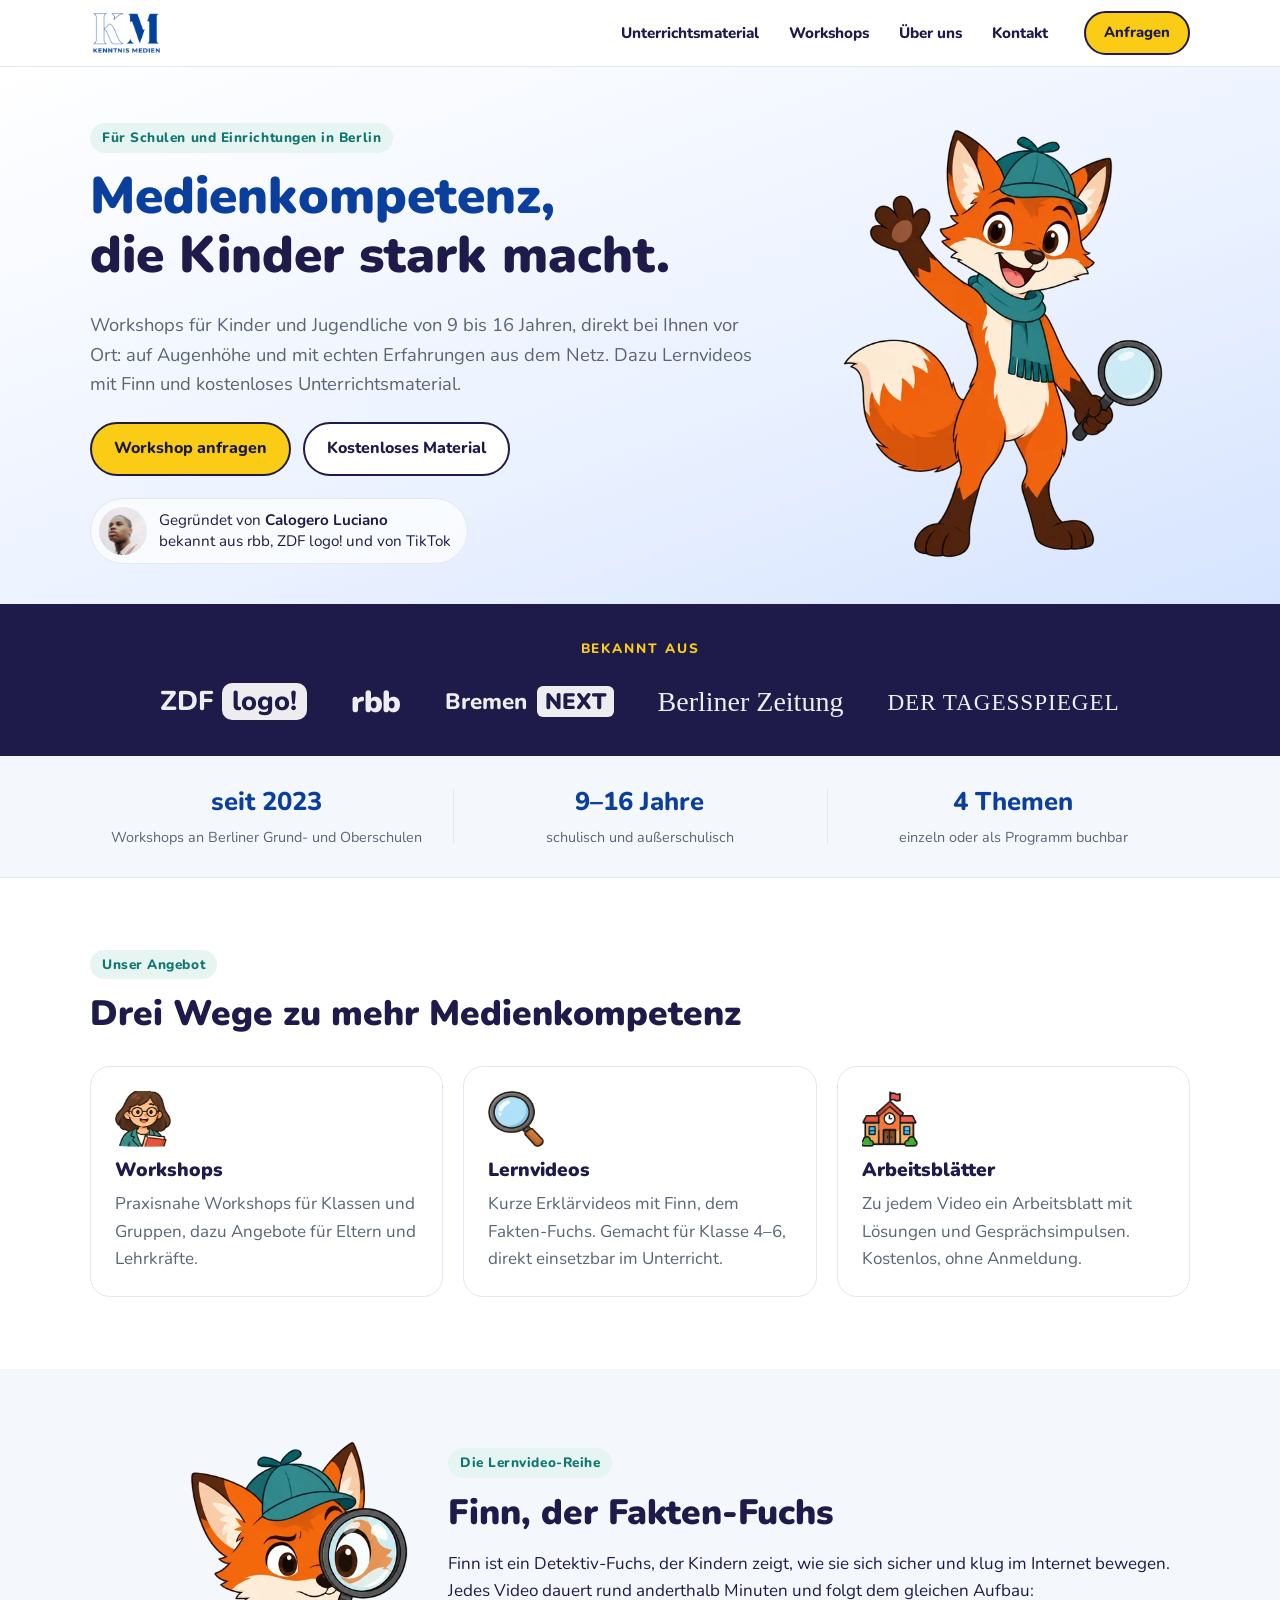
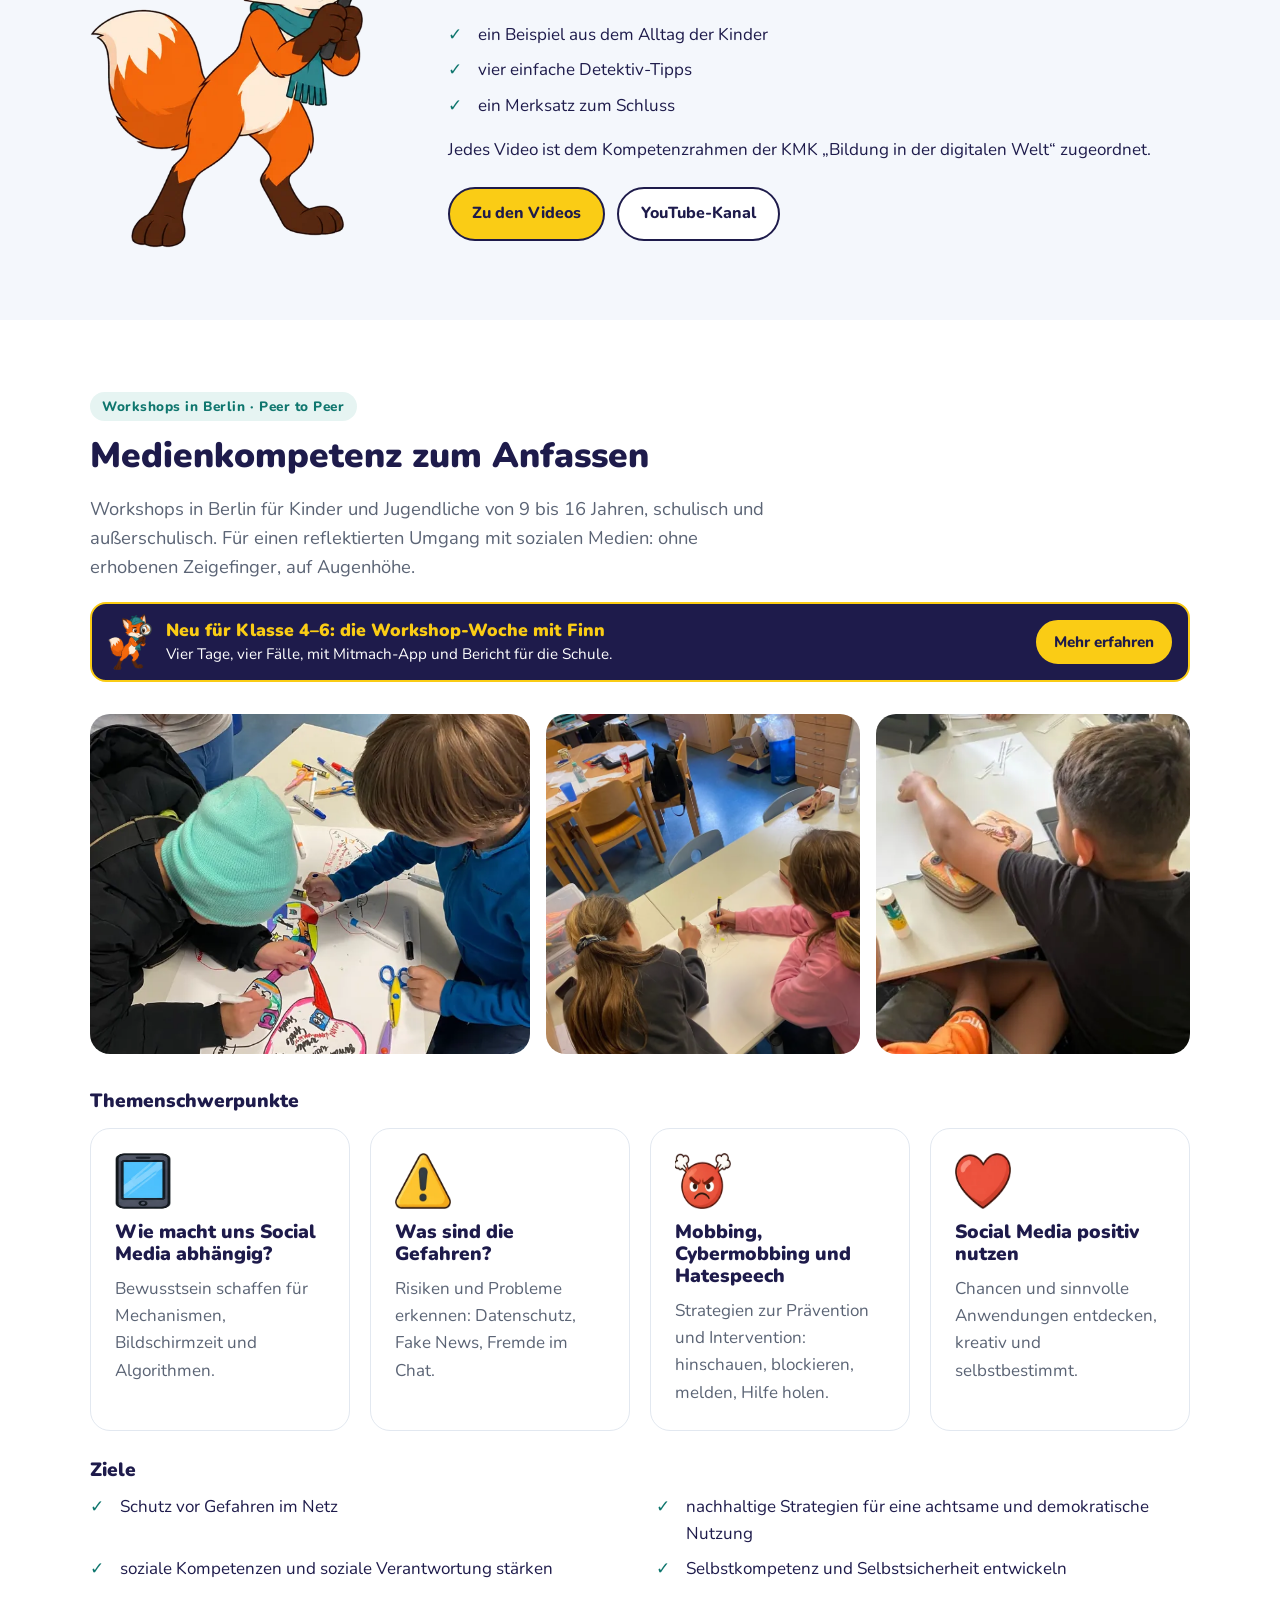
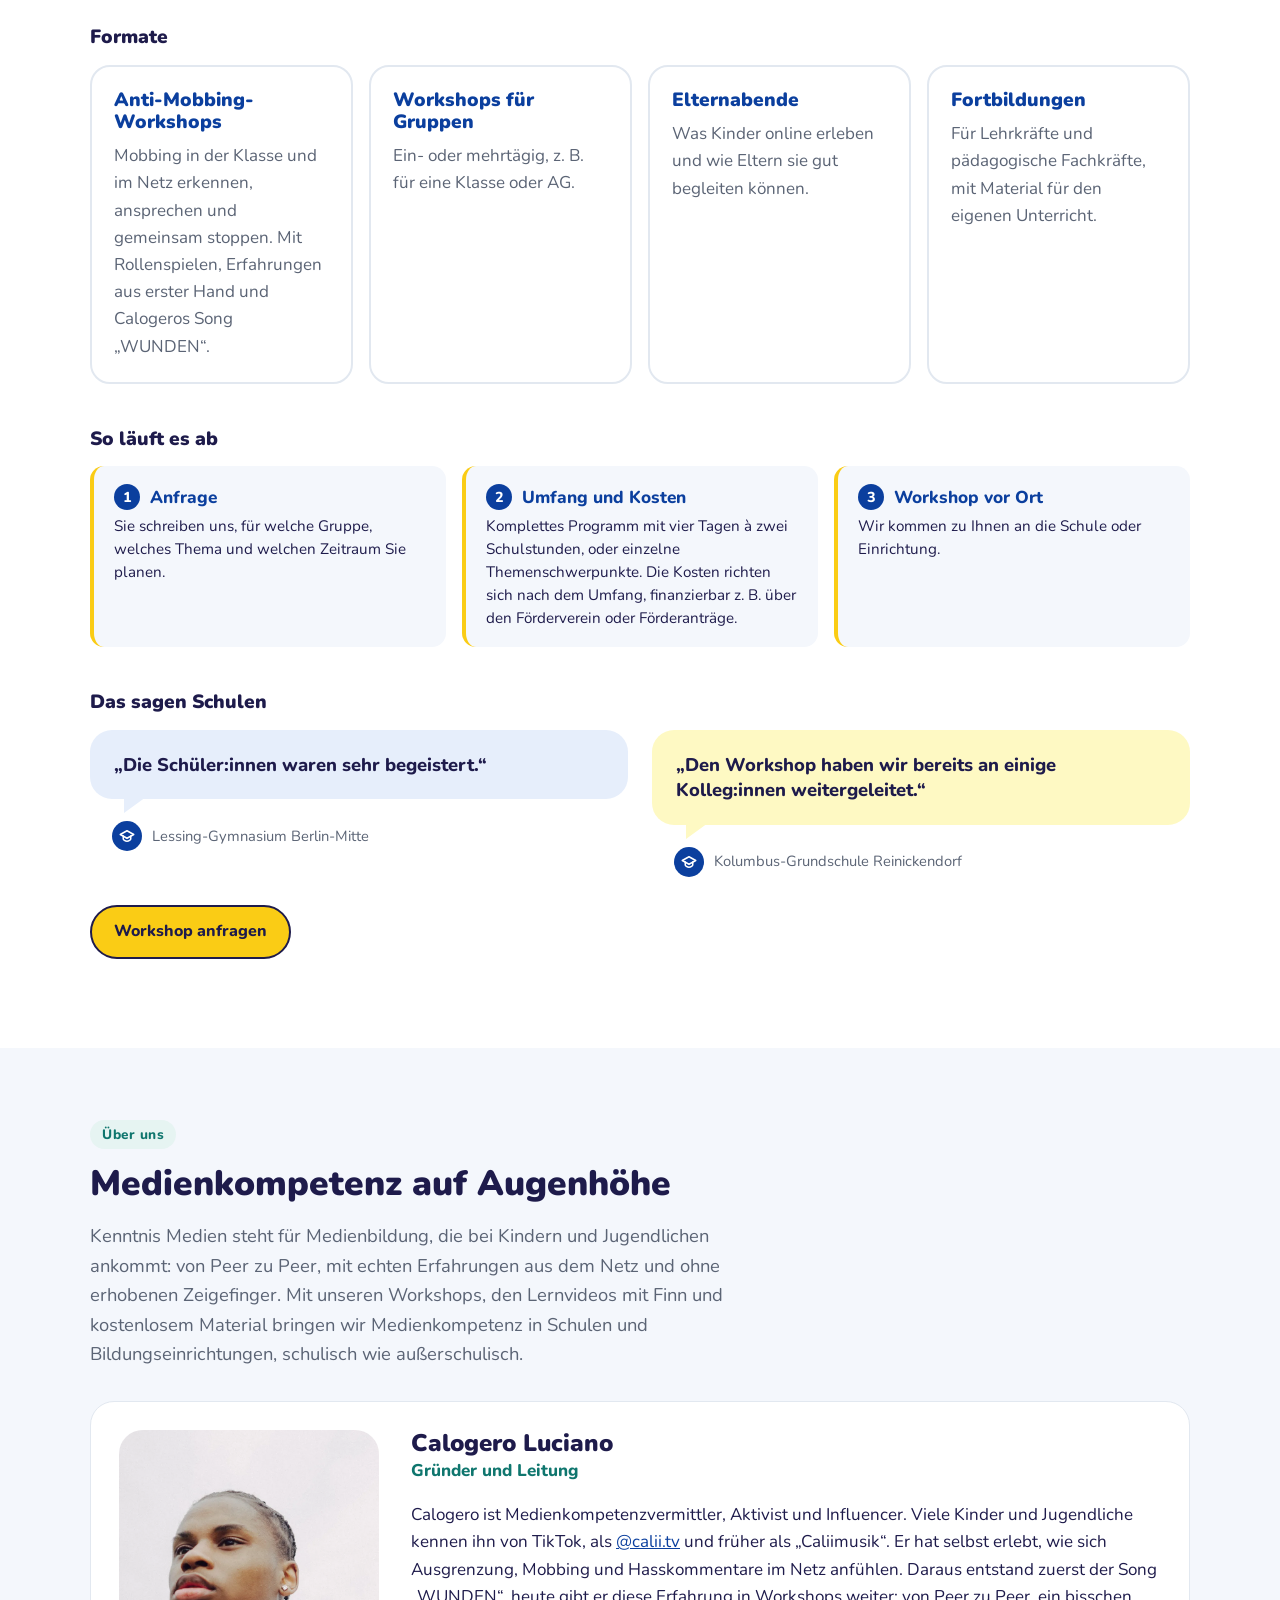
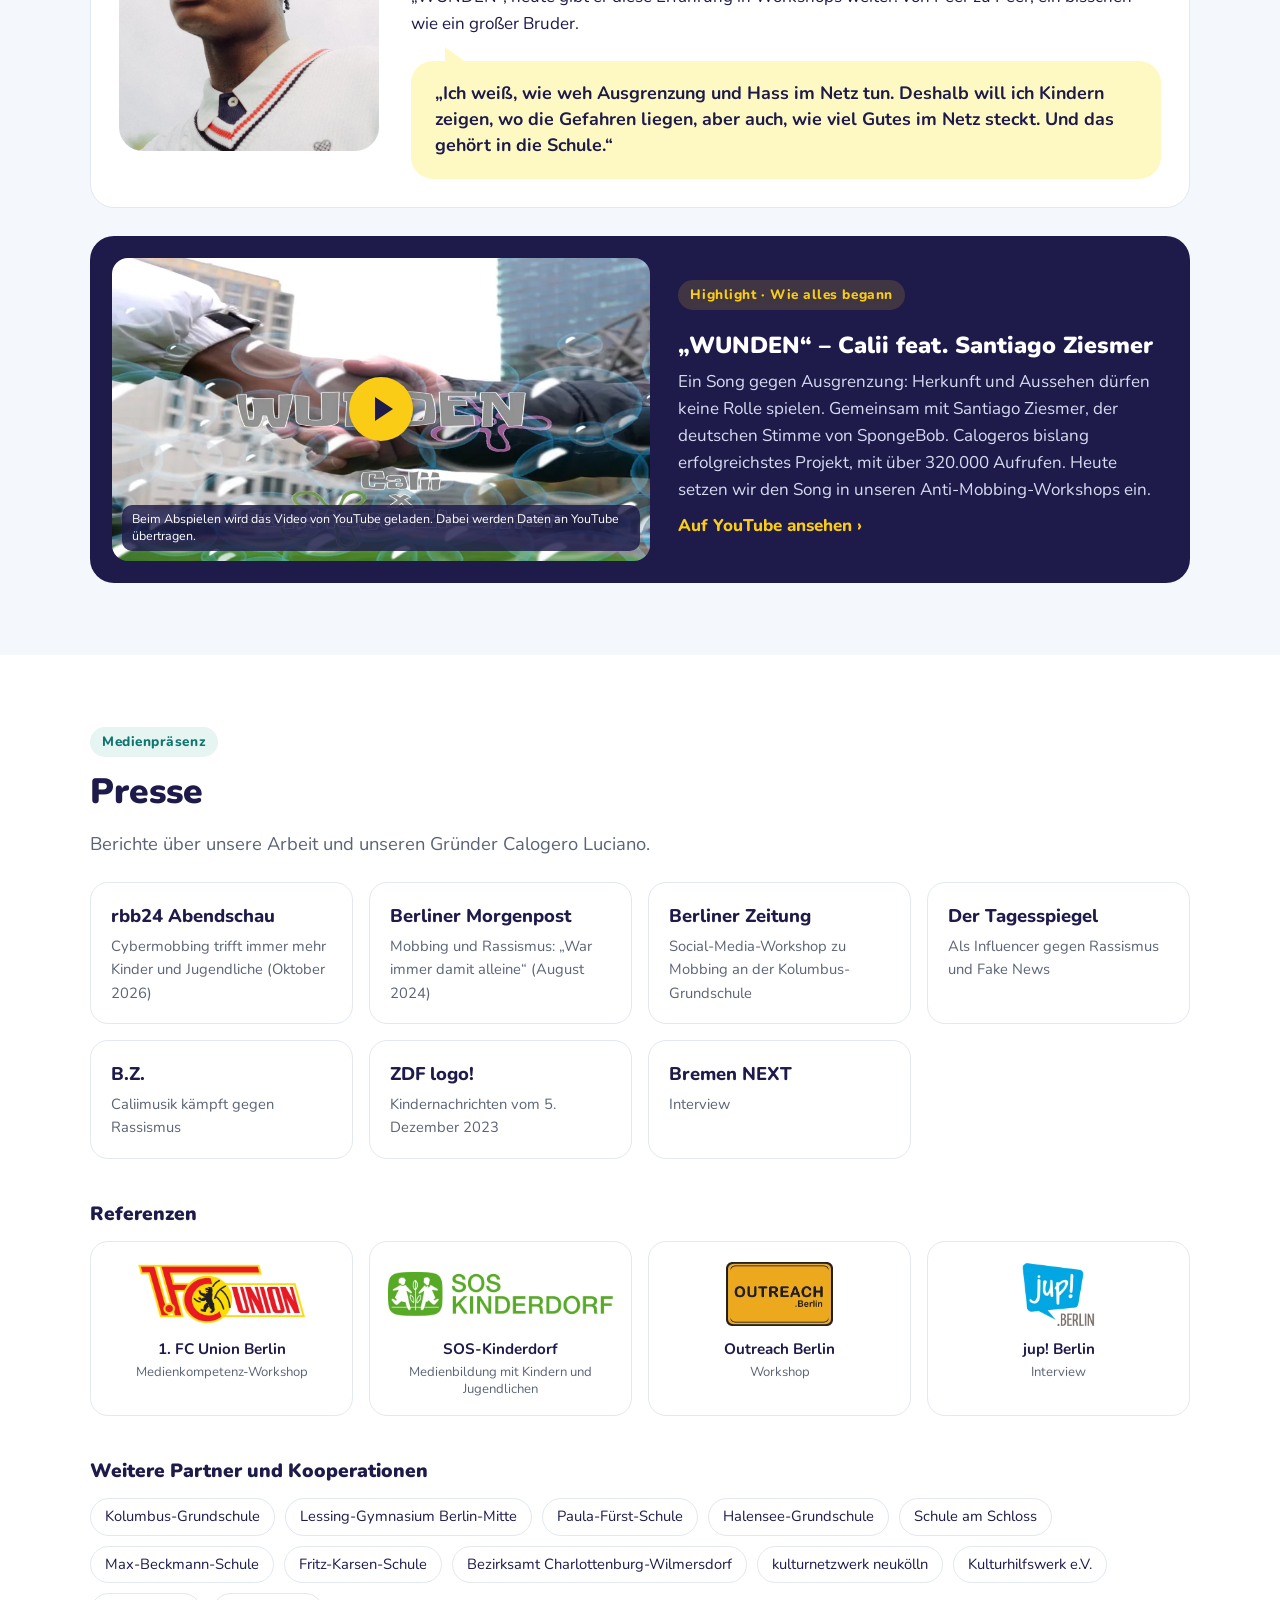
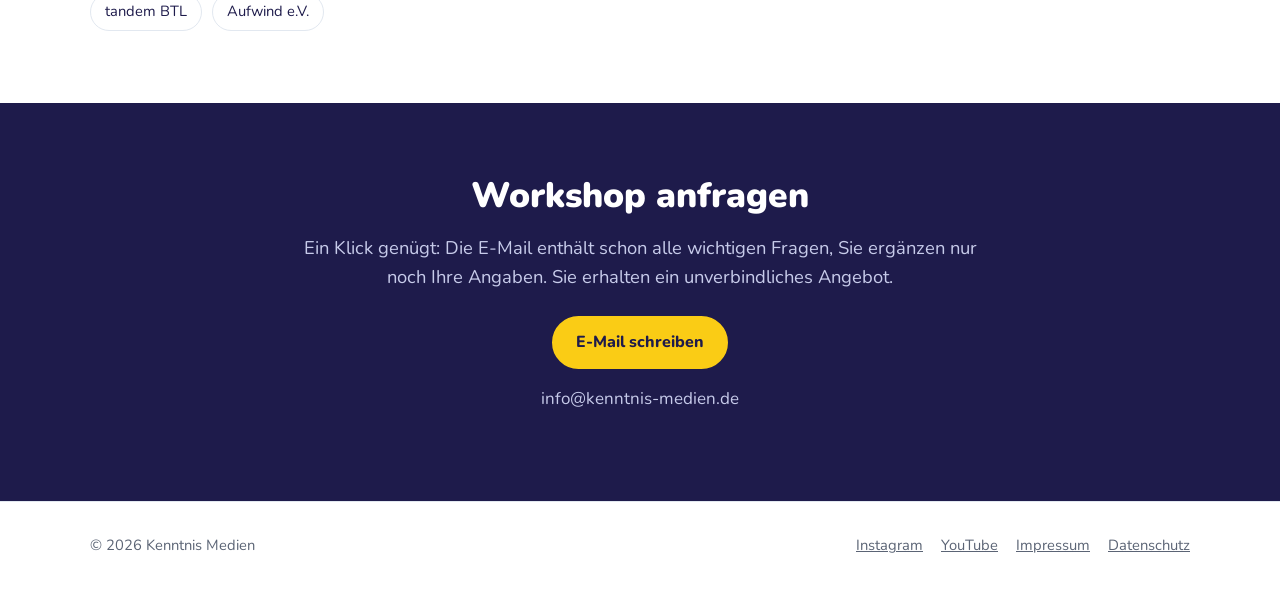
==== commit 1dccfa90: "Startseite und Material-Seite verlinken auf die Workshop-Woche (/schulen) Co-Authored-By: Claude Opu" ====
--- a/index.html
+++ b/index.html
@@ -21,7 +21,7 @@
   <script type="application/ld+json">
   {"@context":"https://schema.org","@type":"EducationalOrganization","name":"Kenntnis Medien","url":"https://kenntnis-medien.de/","logo":"https://kenntnis-medien.de/bilder/logo.webp","image":"https://kenntnis-medien.de/bilder/vorschau.jpg","description":"Workshops zu Medienkompetenz, Cybermobbing und Social Media für Schulen und Bildungseinrichtungen in Berlin, dazu Elternabende, Fortbildungen für Lehrkräfte, Lernvideos und kostenlose Arbeitsblätter.","email":"info@kenntnis-medien.de","founder":{"@type":"Person","name":"Calogero Luciano","alternateName":["Calii","Caliimusik"],"jobTitle":"Gründer und Leitung","sameAs":["https://www.tiktok.com/@calii.tv"]},"areaServed":{"@type":"City","name":"Berlin"},"sameAs":["https://www.instagram.com/kenntnis.medien/","https://www.youtube.com/@KenntnisMedien"],"knowsAbout":["Medienkompetenz","Medienbildung","Cybermobbing","Mobbingprävention","Hatespeech","Social Media","Fake News","Datenschutz"]}
   </script>
-  <link rel="stylesheet" href="style.css?v=33">
+  <link rel="stylesheet" href="style.css?v=34">
 </head>
 <body>
   <header class="kopf">
@@ -136,6 +136,12 @@
         <span class="kennzeile">Workshops in Berlin · Peer to Peer</span>
         <h2>Medienkompetenz zum Anfassen</h2>
         <p class="einleitung">Workshops in Berlin für Kinder und Jugendliche von 9 bis 16 Jahren, schulisch und außerschulisch. Für einen reflektierten Umgang mit sozialen Medien: ohne erhobenen Zeigefinger, auf Augenhöhe.</p>
+
+        <a class="spiel-kasten" href="schulen/">
+          <img src="bilder/finn-lupe.webp" alt="" width="480" height="614" loading="lazy">
+          <span class="spiel-text"><strong>Neu für Klasse 4–6: die Workshop-Woche mit Finn</strong><span>Vier Tage, vier Fälle, mit Mitmach-App und Bericht für die Schule.</span></span>
+          <span class="knopf">Mehr erfahren</span>
+        </a>
 
         <div class="fotoreihe">
           <figure class="gross"><img src="bilder/workshop-plakat.webp" alt="Anti-Mobbing-Workshop: Kinder gestalten gemeinsam ein Plakat gegen Mobbing" width="675" height="900" loading="lazy"></figure>
@@ -339,5 +345,6 @@
   </footer>
   <script src="menue.js?v=3" defer></script>
   <script src="video.js?v=2" defer></script>
+  <script data-goatcounter="https://kenntnis-medien.goatcounter.com/count" async src="//gc.zgo.at/count.js"></script>
 </body>
 </html>
--- a/style.css
+++ b/style.css
@@ -555,22 +555,18 @@
 
 /* Spiel-Kasten auf der Material-Seite */
 .spiel-kasten {
-  display: grid; grid-template-columns: 120px 1fr auto; gap: 20px; align-items: center;
-  margin: 28px 0 8px; padding: 18px 22px; border-radius: 22px;
+  display: flex; gap: 14px; align-items: center;
+  margin: 20px 0 4px; padding: 10px 16px; border-radius: 16px;
   background: var(--dunkel); color: var(--weiss); text-decoration: none;
-  border: 3px solid var(--gelb); box-shadow: 0 6px 0 rgba(30,27,75,.18);
-  transition: transform .15s;
-}
-.spiel-kasten:hover { transform: translateY(-2px); }
-.spiel-kasten img { width: 120px; height: auto; display: block; }
-.spiel-text { display: flex; flex-direction: column; gap: 6px; line-height: 1.45; }
-.spiel-text strong { font-family: var(--rund); font-weight: 900; font-size: 1.5rem; color: var(--gelb); }
-.spiel-marke { font-family: var(--rund); font-weight: 800; font-size: .8rem; letter-spacing: .05em; text-transform: uppercase; opacity: .85; }
-.spiel-adresse { font-family: var(--rund); font-weight: 800; font-size: .95rem; opacity: .75; }
-.spiel-kasten .knopf { white-space: nowrap; border-color: var(--gelb); }
+  border: 2px solid var(--gelb); transition: transform .15s;
+}
+.spiel-kasten:hover { transform: translateY(-1px); }
+.spiel-kasten img { width: 44px; height: auto; flex: none; }
+.spiel-text { display: flex; flex-direction: column; gap: 1px; line-height: 1.35; font-size: .95rem; flex: 1; }
+.spiel-text strong { font-family: var(--rund); font-weight: 900; font-size: 1.1rem; color: var(--gelb); }
+.spiel-kasten .knopf { white-space: nowrap; border-color: var(--gelb); padding: 8px 16px; font-size: .95rem; flex: none; }
 @media (max-width: 640px) {
-  .spiel-kasten { grid-template-columns: 84px 1fr; gap: 14px; padding: 16px; }
-  .spiel-kasten img { width: 84px; }
-  .spiel-text strong { font-size: 1.3rem; }
-  .spiel-kasten .knopf { grid-column: 1 / -1; justify-content: center; }
-}
+  .spiel-kasten { flex-wrap: wrap; }
+  .spiel-text { flex-basis: calc(100% - 60px); }
+  .spiel-kasten .knopf { flex-basis: 100%; justify-content: center; }
+}
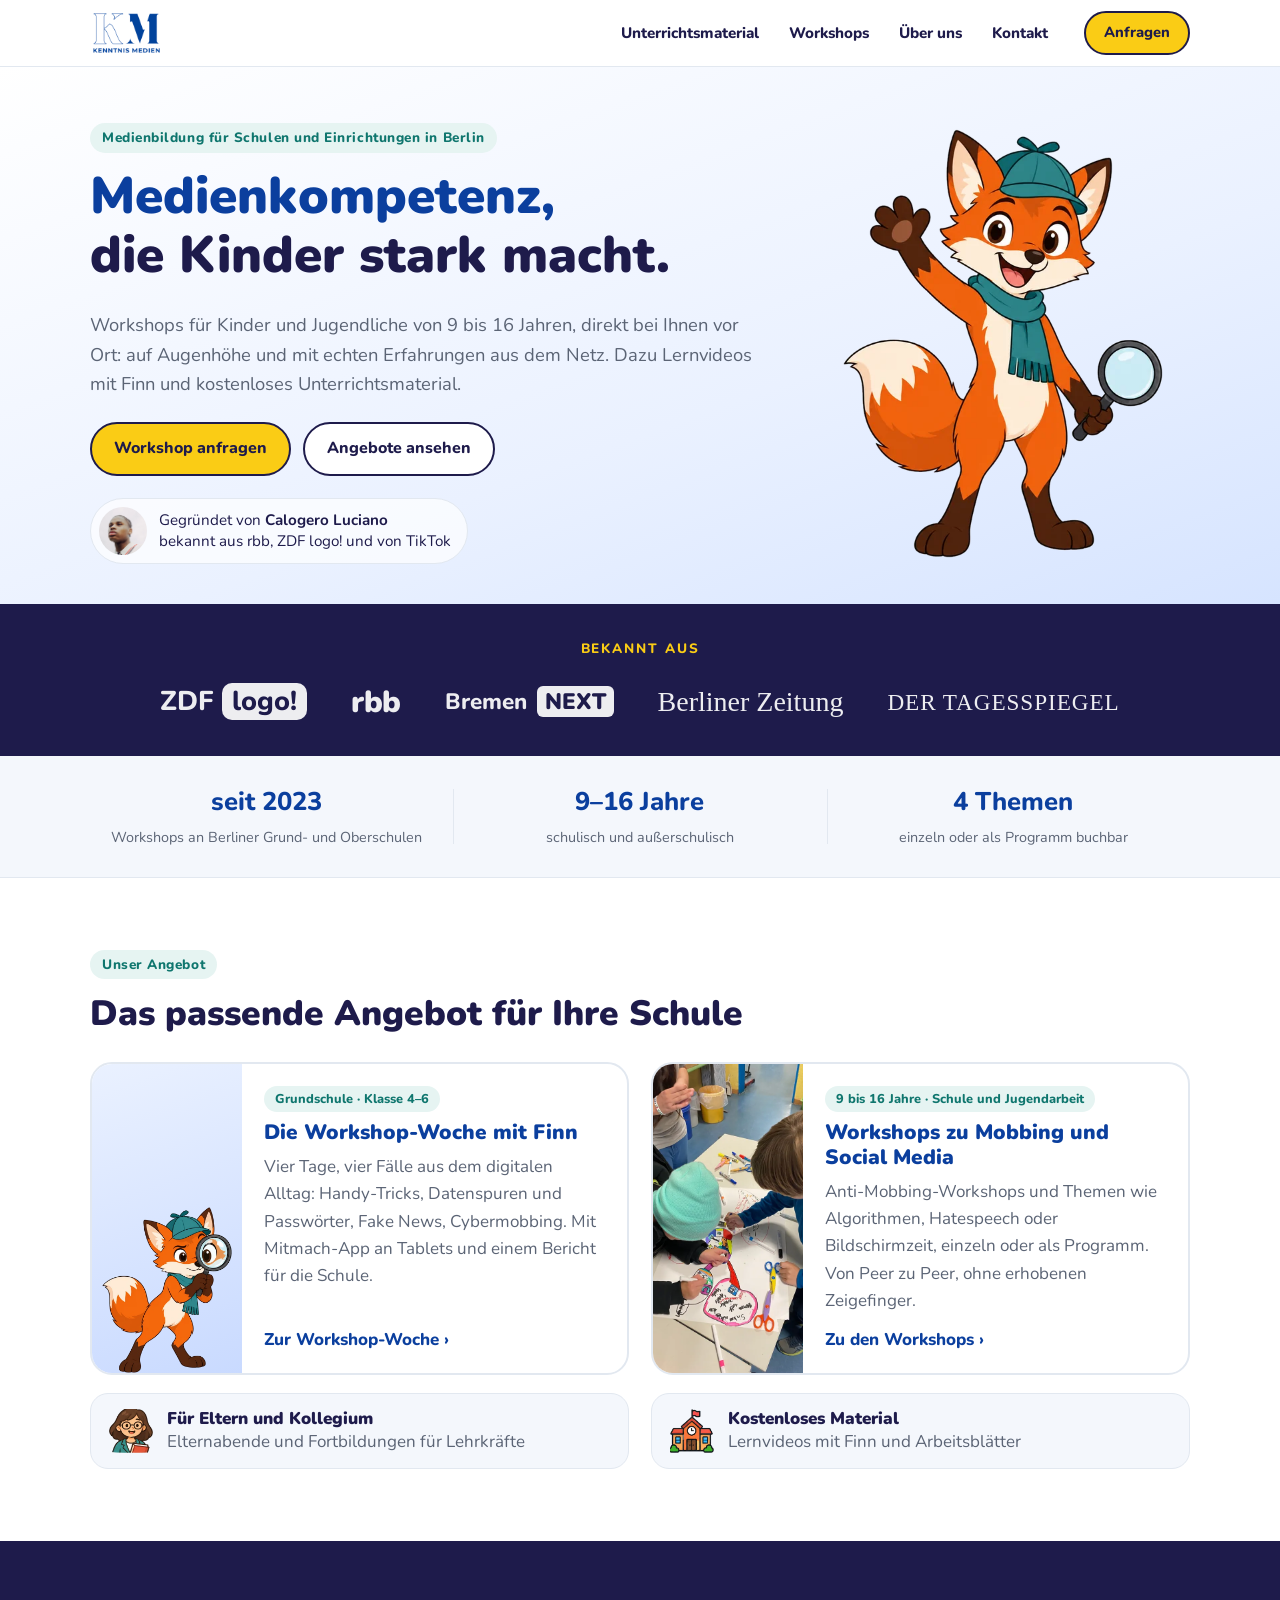
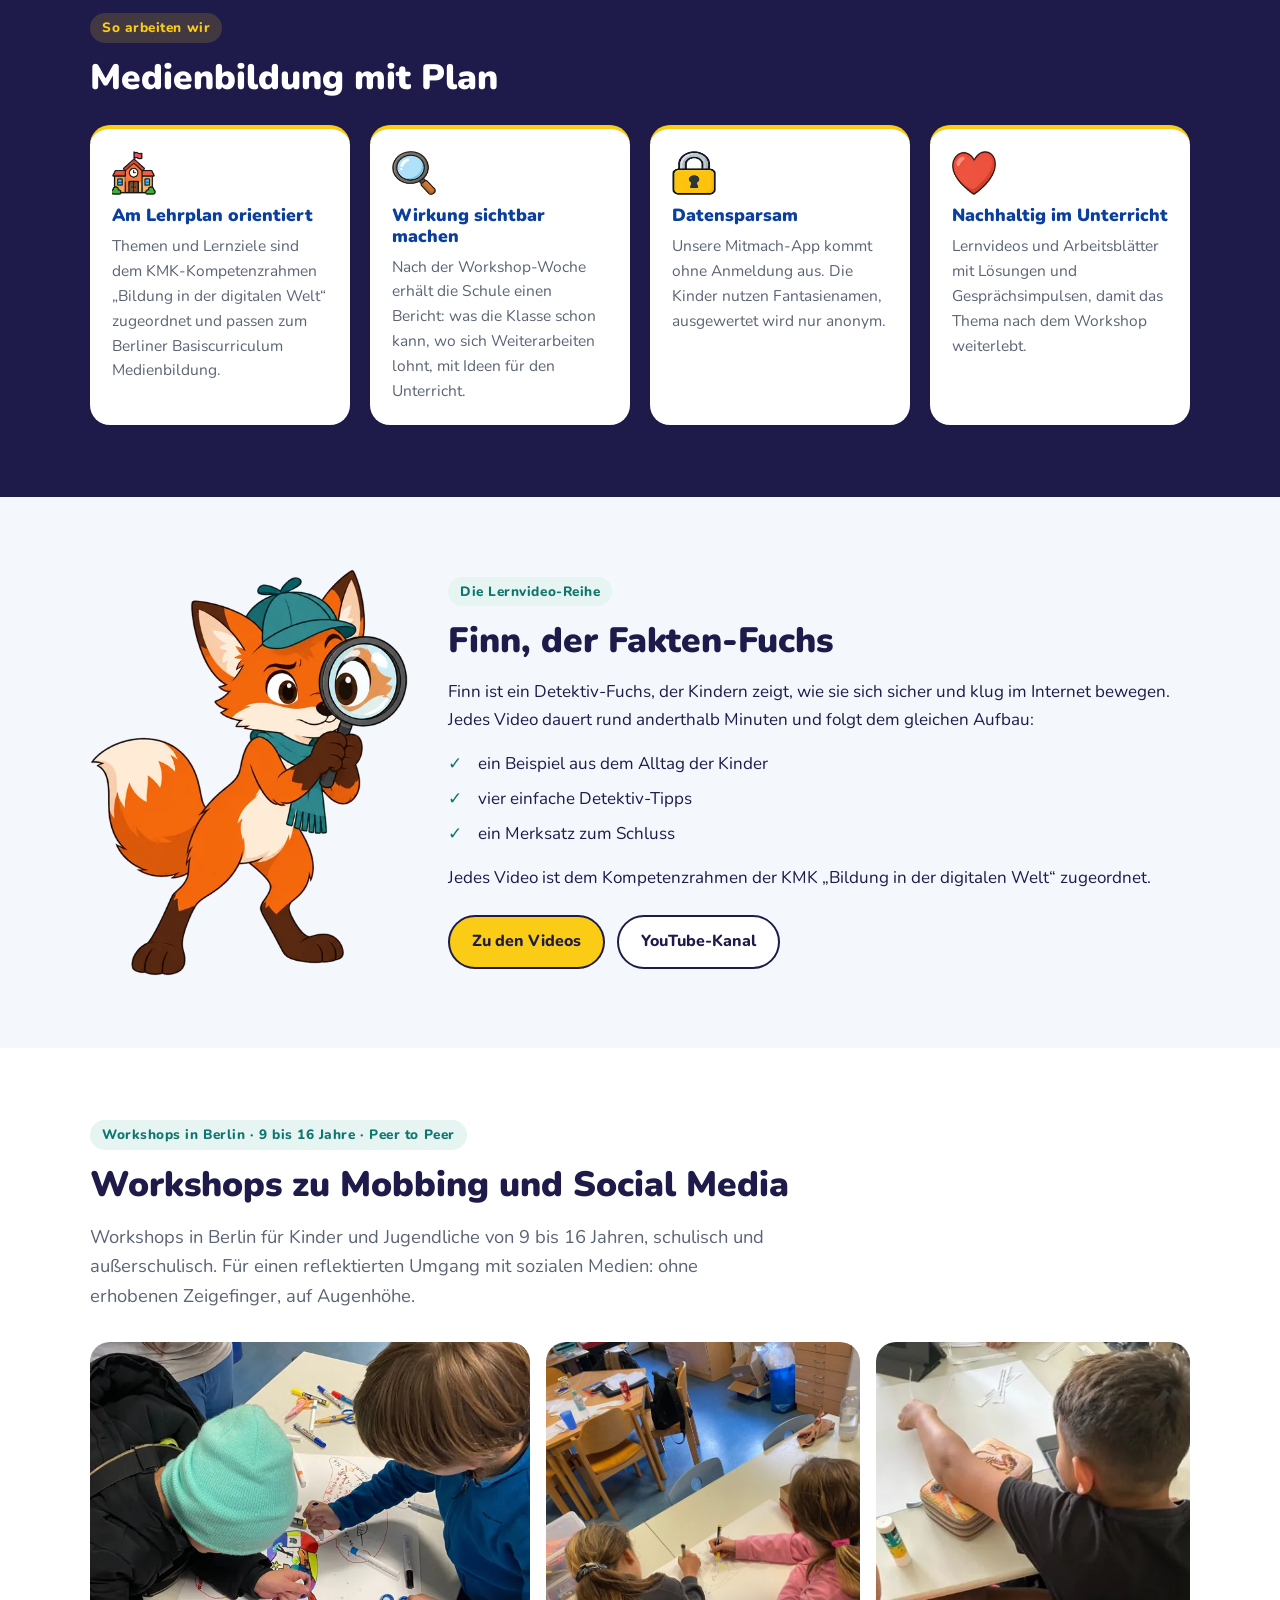
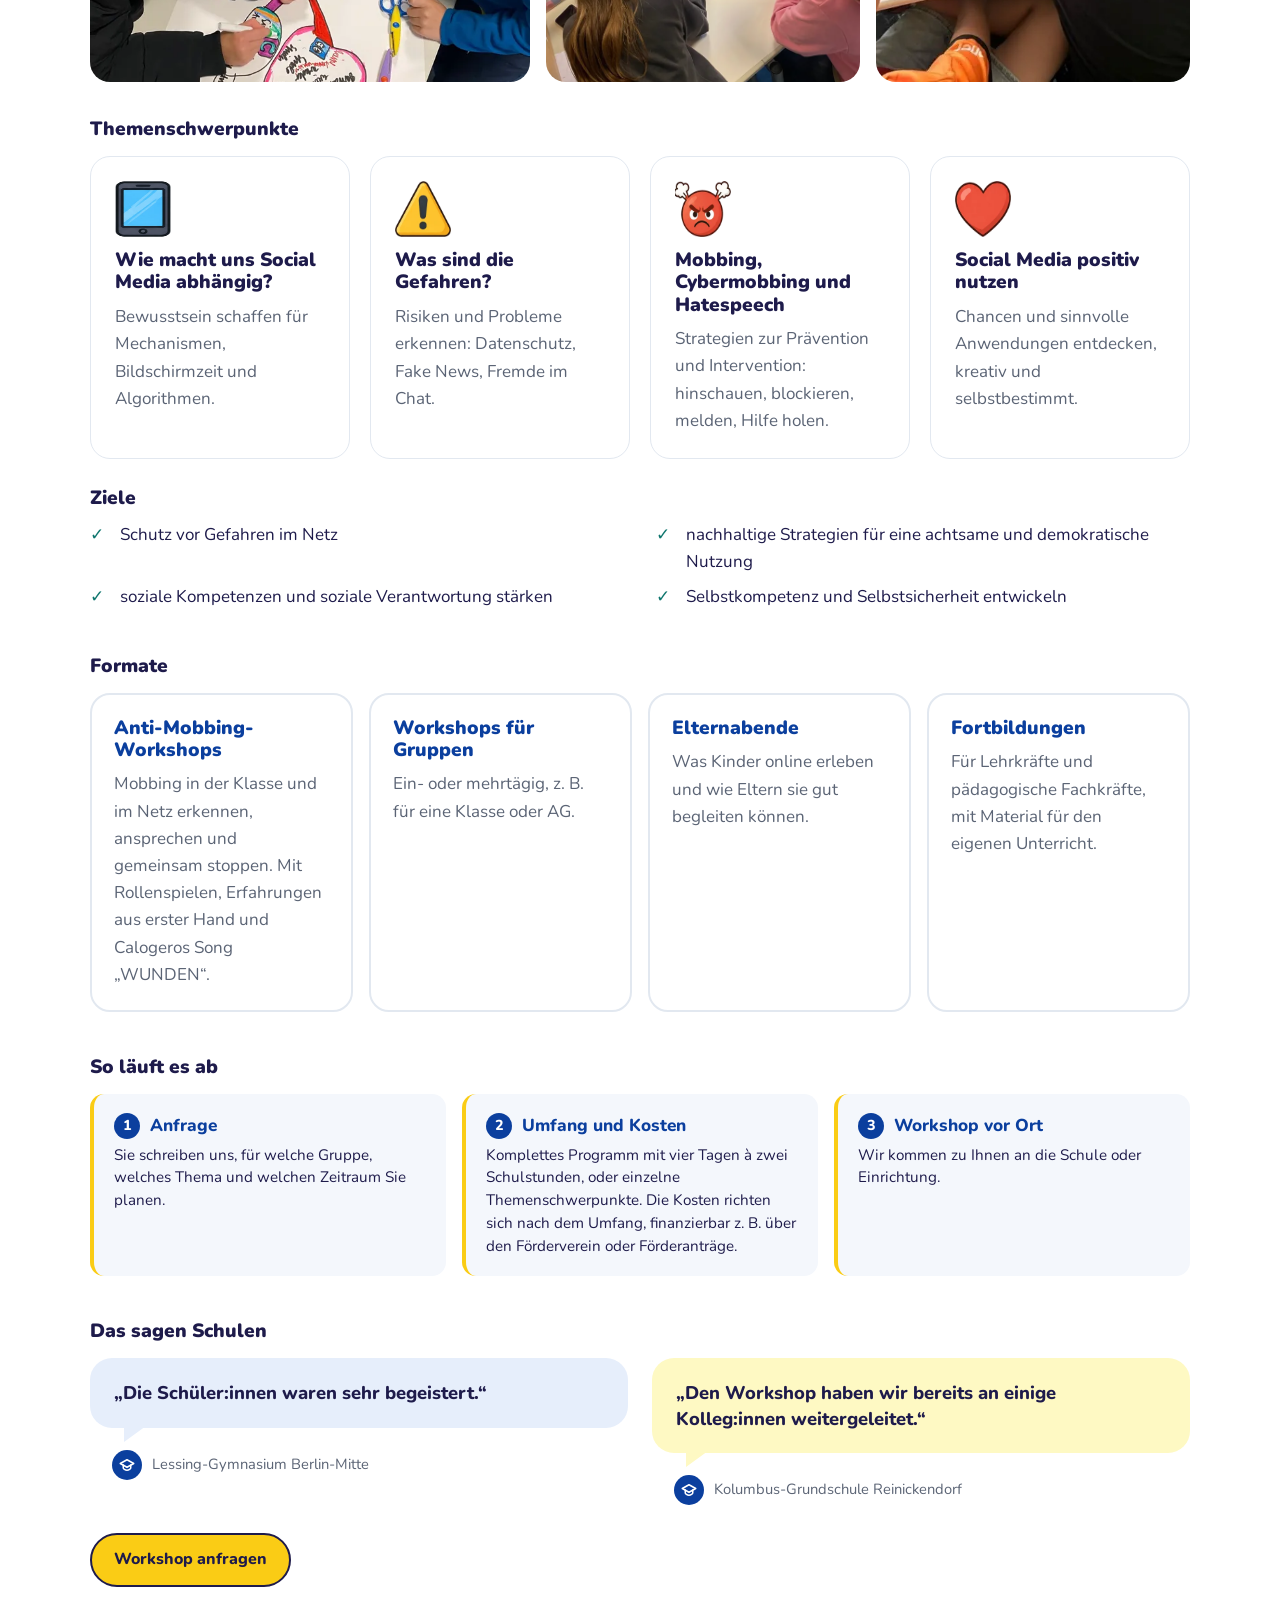
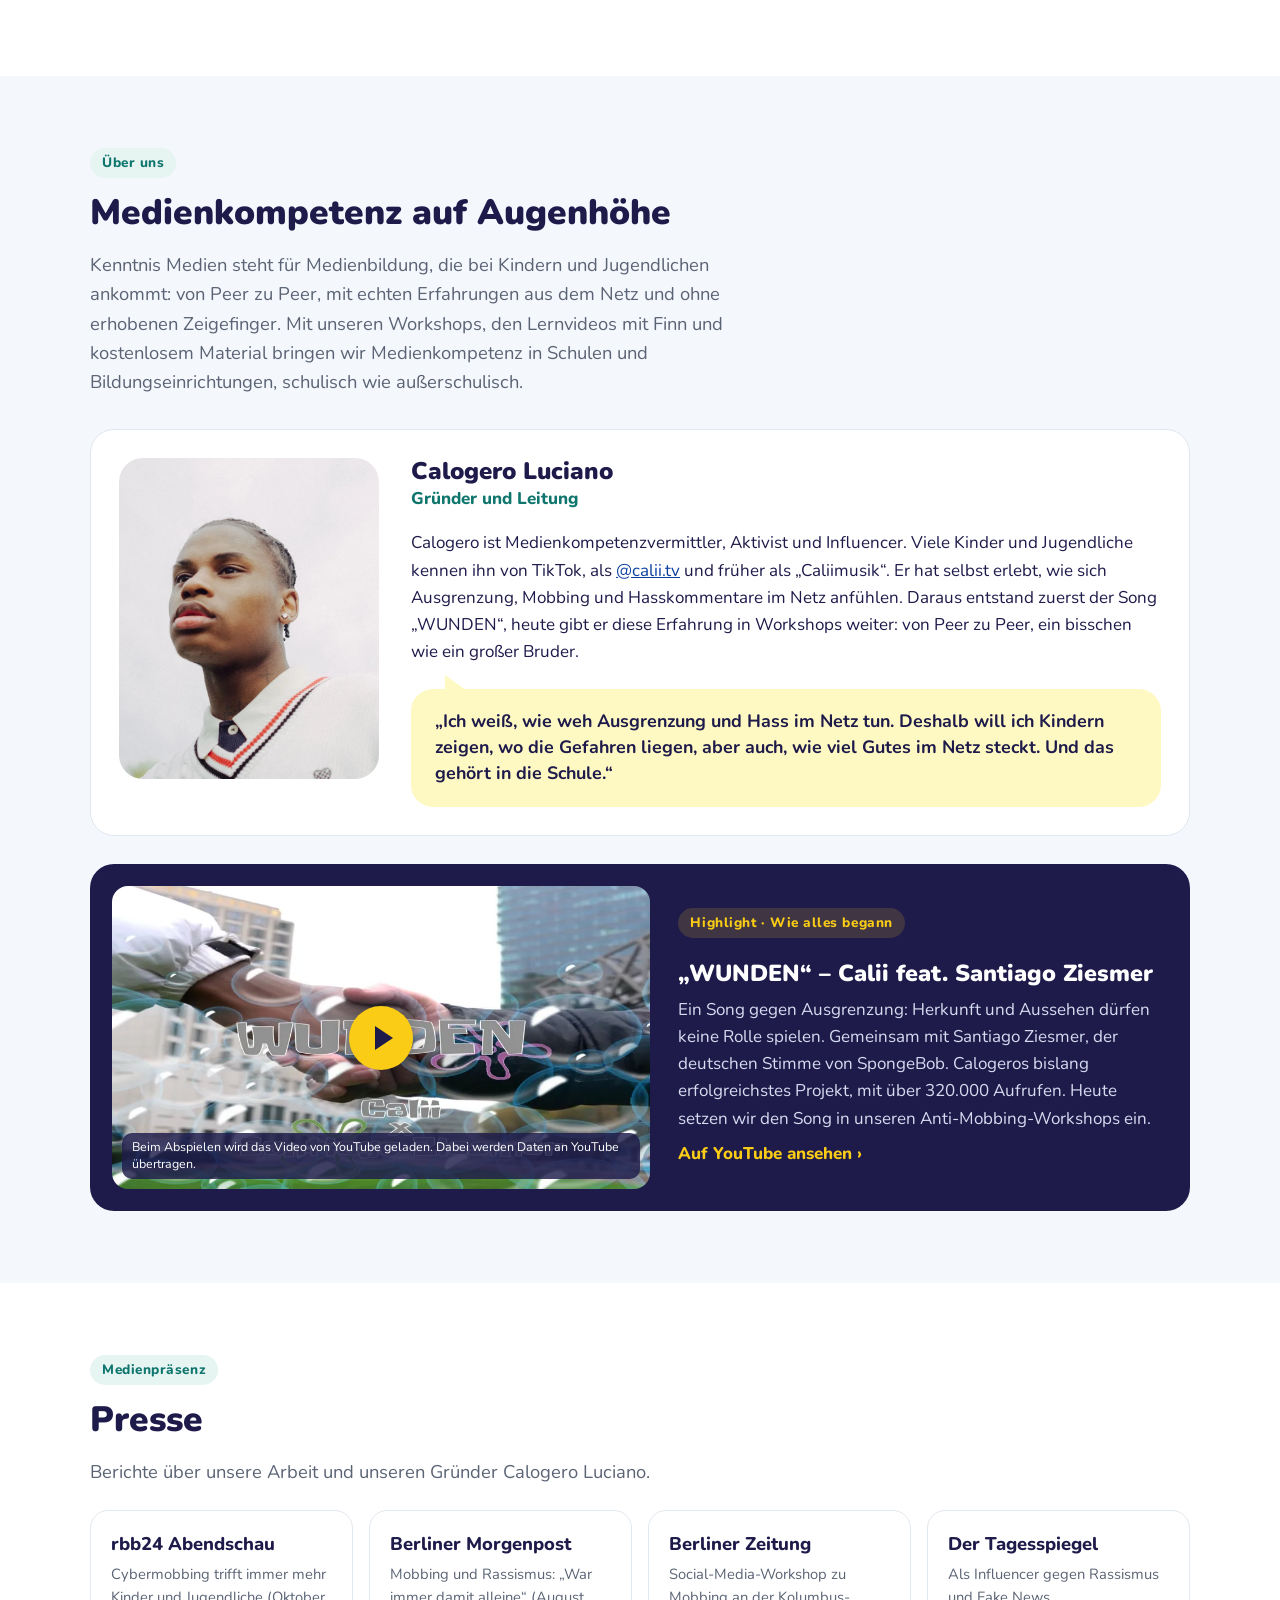
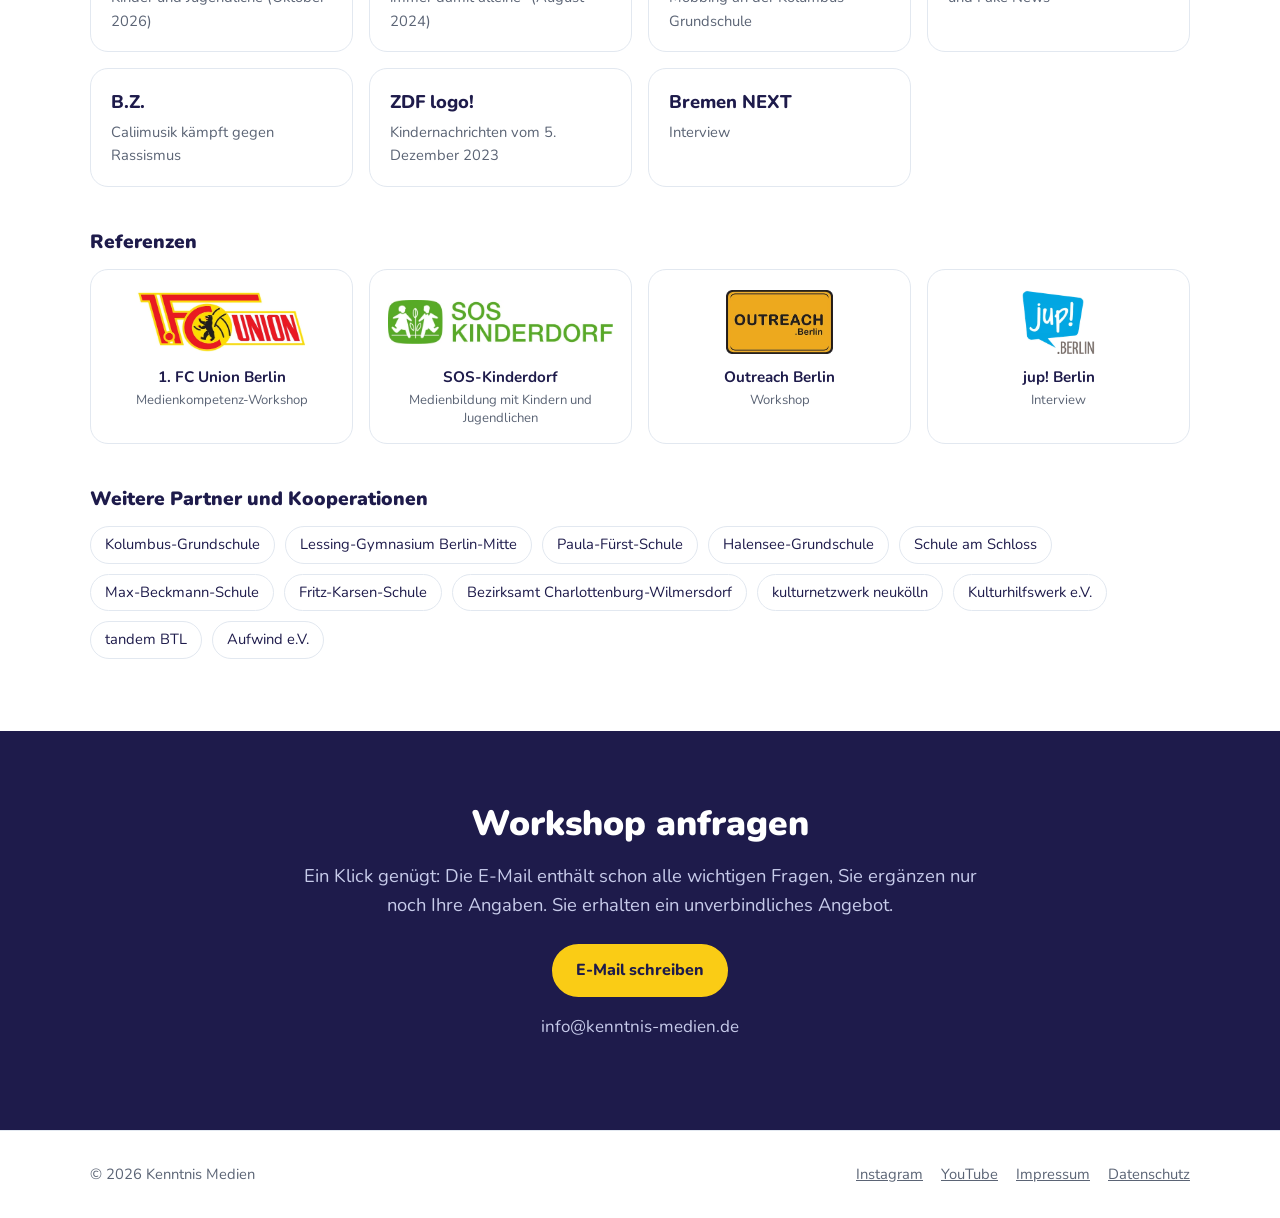
==== commit 03be6686: "Startseite: Wegweiser Grundschule / 9–16 Jahre und Abschnitt „So arbeiten wir“ Co-Authored-By: Claud" ====
--- a/index.html
+++ b/index.html
@@ -21,7 +21,7 @@
   <script type="application/ld+json">
   {"@context":"https://schema.org","@type":"EducationalOrganization","name":"Kenntnis Medien","url":"https://kenntnis-medien.de/","logo":"https://kenntnis-medien.de/bilder/logo.webp","image":"https://kenntnis-medien.de/bilder/vorschau.jpg","description":"Workshops zu Medienkompetenz, Cybermobbing und Social Media für Schulen und Bildungseinrichtungen in Berlin, dazu Elternabende, Fortbildungen für Lehrkräfte, Lernvideos und kostenlose Arbeitsblätter.","email":"info@kenntnis-medien.de","founder":{"@type":"Person","name":"Calogero Luciano","alternateName":["Calii","Caliimusik"],"jobTitle":"Gründer und Leitung","sameAs":["https://www.tiktok.com/@calii.tv"]},"areaServed":{"@type":"City","name":"Berlin"},"sameAs":["https://www.instagram.com/kenntnis.medien/","https://www.youtube.com/@KenntnisMedien"],"knowsAbout":["Medienkompetenz","Medienbildung","Cybermobbing","Mobbingprävention","Hatespeech","Social Media","Fake News","Datenschutz"]}
   </script>
-  <link rel="stylesheet" href="style.css?v=34">
+  <link rel="stylesheet" href="style.css?v=35">
 </head>
 <body>
   <header class="kopf">
@@ -42,12 +42,12 @@
     <section class="start">
       <div class="innen">
         <div>
-          <span class="kennzeile">Für Schulen und Einrichtungen in Berlin</span>
+          <span class="kennzeile">Medienbildung für Schulen und Einrichtungen in Berlin</span>
           <h1>Medienkompetenz, <span>die Kinder stark macht.</span></h1>
           <p class="einleitung">Workshops für Kinder und Jugendliche von 9 bis 16 Jahren, direkt bei Ihnen vor Ort: auf Augenhöhe und mit echten Erfahrungen aus dem Netz. Dazu Lernvideos mit Finn und kostenloses Unterrichtsmaterial.</p>
           <div class="knoepfe">
             <a class="knopf" href="#kontakt">Workshop anfragen</a>
-            <a class="knopf zweit" href="material/">Kostenloses Material</a>
+            <a class="knopf zweit" href="#angebot">Angebote ansehen</a>
           </div>
           <a class="person" href="#ueber-uns">
             <img src="bilder/calogero-portrait.webp" alt="" width="56" height="56">
@@ -81,25 +81,61 @@
       </div>
     </section>
 
-    <section>
+    <section class="angebot" id="angebot">
       <div class="innen">
         <span class="kennzeile">Unser Angebot</span>
-        <h2>Drei Wege zu mehr Medienkompetenz</h2>
-        <div class="raster">
-          <div class="karte">
-            <img class="sym" src="bilder/sym-lehrkraft.webp" alt="" width="160" height="160">
-            <h3>Workshops</h3>
-            <p>Praxisnahe Workshops für Klassen und Gruppen, dazu Angebote für Eltern und Lehrkräfte.</p>
-          </div>
-          <div class="karte">
-            <img class="sym" src="bilder/sym-lupe.webp" alt="" width="160" height="160">
-            <h3>Lernvideos</h3>
-            <p>Kurze Erklärvideos mit Finn, dem Fakten-Fuchs. Gemacht für Klasse 4–6, direkt einsetzbar im Unterricht.</p>
-          </div>
-          <div class="karte">
-            <img class="sym" src="bilder/sym-schule.webp" alt="" width="160" height="160">
-            <h3>Arbeitsblätter</h3>
-            <p>Zu jedem Video ein Arbeitsblatt mit Lösungen und Gesprächsimpulsen. Kostenlos, ohne Anmeldung.</p>
+        <h2>Das passende Angebot für Ihre Schule</h2>
+        <div class="wege">
+          <a class="weg" href="schulen/">
+            <span class="weg-bild weg-finn"><img src="bilder/finn-lupe.webp" alt="" width="480" height="614"></span>
+            <span class="weg-inhalt">
+              <span class="weg-marke">Grundschule · Klasse 4–6</span>
+              <strong>Die Workshop-Woche mit Finn</strong>
+              <span>Vier Tage, vier Fälle aus dem digitalen Alltag: Handy-Tricks, Datenspuren und Passwörter, Fake News, Cybermobbing. Mit Mitmach-App an Tablets und einem Bericht für die Schule.</span>
+              <span class="weg-link">Zur Workshop-Woche ›</span>
+            </span>
+          </a>
+          <a class="weg" href="#workshops">
+            <span class="weg-bild"><img src="bilder/workshop-plakat.webp" alt="" width="675" height="900"></span>
+            <span class="weg-inhalt">
+              <span class="weg-marke">9 bis 16 Jahre · Schule und Jugendarbeit</span>
+              <strong>Workshops zu Mobbing und Social Media</strong>
+              <span>Anti-Mobbing-Workshops und Themen wie Algorithmen, Hatespeech oder Bildschirmzeit, einzeln oder als Programm. Von Peer zu Peer, ohne erhobenen Zeigefinger.</span>
+              <span class="weg-link">Zu den Workshops ›</span>
+            </span>
+          </a>
+        </div>
+        <div class="wege-klein">
+          <a href="#formate"><img src="bilder/sym-lehrkraft.webp" alt="" width="160" height="160"><span><strong>Für Eltern und Kollegium</strong>Elternabende und Fortbildungen für Lehrkräfte</span></a>
+          <a href="material/"><img src="bilder/sym-schule.webp" alt="" width="160" height="160"><span><strong>Kostenloses Material</strong>Lernvideos mit Finn und Arbeitsblätter</span></a>
+        </div>
+      </div>
+    </section>
+
+    <section class="qualitaet" aria-labelledby="qualitaet-titel">
+      <div class="innen">
+        <span class="kennzeile">So arbeiten wir</span>
+        <h2 id="qualitaet-titel">Medienbildung mit Plan</h2>
+        <div class="qualitaet-raster">
+          <div>
+            <img src="bilder/sym-schule.webp" alt="" width="160" height="160">
+            <h3>Am Lehrplan orientiert</h3>
+            <p>Themen und Lernziele sind dem KMK-Kompetenzrahmen „Bildung in der digitalen Welt“ zugeordnet und passen zum Berliner Basiscurriculum Medienbildung.</p>
+          </div>
+          <div>
+            <img src="bilder/sym-lupe.webp" alt="" width="160" height="160">
+            <h3>Wirkung sichtbar machen</h3>
+            <p>Nach der Workshop-Woche erhält die Schule einen Bericht: was die Klasse schon kann, wo sich Weiterarbeiten lohnt, mit Ideen für den Unterricht.</p>
+          </div>
+          <div>
+            <img src="bilder/sym-schloss.webp" alt="" width="160" height="160">
+            <h3>Datensparsam</h3>
+            <p>Unsere Mitmach-App kommt ohne Anmeldung aus. Die Kinder nutzen Fantasienamen, ausgewertet wird nur anonym.</p>
+          </div>
+          <div>
+            <img src="bilder/sym-herz.webp" alt="" width="160" height="160">
+            <h3>Nachhaltig im Unterricht</h3>
+            <p>Lernvideos und Arbeitsblätter mit Lösungen und Gesprächsimpulsen, damit das Thema nach dem Workshop weiterlebt.</p>
           </div>
         </div>
       </div>
@@ -133,15 +169,9 @@
 
     <section id="workshops">
       <div class="innen">
-        <span class="kennzeile">Workshops in Berlin · Peer to Peer</span>
-        <h2>Medienkompetenz zum Anfassen</h2>
+        <span class="kennzeile">Workshops in Berlin · 9 bis 16 Jahre · Peer to Peer</span>
+        <h2>Workshops zu Mobbing und Social Media</h2>
         <p class="einleitung">Workshops in Berlin für Kinder und Jugendliche von 9 bis 16 Jahren, schulisch und außerschulisch. Für einen reflektierten Umgang mit sozialen Medien: ohne erhobenen Zeigefinger, auf Augenhöhe.</p>
-
-        <a class="spiel-kasten" href="schulen/">
-          <img src="bilder/finn-lupe.webp" alt="" width="480" height="614" loading="lazy">
-          <span class="spiel-text"><strong>Neu für Klasse 4–6: die Workshop-Woche mit Finn</strong><span>Vier Tage, vier Fälle, mit Mitmach-App und Bericht für die Schule.</span></span>
-          <span class="knopf">Mehr erfahren</span>
-        </a>
 
         <div class="fotoreihe">
           <figure class="gross"><img src="bilder/workshop-plakat.webp" alt="Anti-Mobbing-Workshop: Kinder gestalten gemeinsam ein Plakat gegen Mobbing" width="675" height="900" loading="lazy"></figure>
@@ -183,7 +213,7 @@
           </ul>
         </div>
 
-        <h3 style="margin-top:36px">Formate</h3>
+        <h3 style="margin-top:36px" id="formate">Formate</h3>
         <div class="formate" style="margin-top:16px">
           <div class="format">
             <h3>Anti-Mobbing-Workshops</h3>
--- a/style.css
+++ b/style.css
@@ -570,3 +570,46 @@
   .spiel-text { flex-basis: calc(100% - 60px); }
   .spiel-kasten .knopf { flex-basis: 100%; justify-content: center; }
 }
+
+/* Startseite: Wegweiser und Qualität (v=35) */
+.wege { display: grid; grid-template-columns: 1fr 1fr; gap: 22px; margin-top: 28px; }
+.weg { display: grid; grid-template-columns: 150px 1fr; background: var(--weiss); border: 2px solid var(--linie); border-radius: 22px; overflow: hidden; text-decoration: none; color: var(--dunkel); transition: transform .15s, border-color .15s, box-shadow .15s; }
+.weg:hover { transform: translateY(-2px); border-color: var(--blau); box-shadow: 0 8px 24px rgba(11,63,158,.12); }
+.weg-bild { background: #EAF1FF; display: flex; align-items: flex-end; justify-content: center; overflow: hidden; }
+.weg-bild img { width: 100%; height: 100%; object-fit: cover; }
+.weg-finn { background: linear-gradient(160deg, #EAF1FF, #C9DAFF); padding: 18px 10px 0; }
+.weg-finn img { object-fit: contain; height: auto; max-height: 220px; }
+.weg-inhalt { display: flex; flex-direction: column; gap: 8px; padding: 22px 22px 20px; }
+.weg-marke { align-self: flex-start; font-family: var(--rund); font-size: .8rem; font-weight: 800; color: var(--petrol); background: #E6F4F2; border-radius: 999px; padding: 3px 11px; }
+.weg-inhalt strong { font-family: var(--rund); font-weight: 900; font-size: 1.3rem; line-height: 1.2; color: var(--blau); }
+.weg-inhalt > span:not(.weg-marke):not(.weg-link) { color: var(--grau); }
+.weg-link { margin-top: auto; padding-top: 4px; font-family: var(--rund); font-weight: 800; color: var(--blau); }
+.wege-klein { display: grid; grid-template-columns: 1fr 1fr; gap: 22px; margin-top: 18px; }
+.wege-klein a { display: flex; gap: 14px; align-items: center; padding: 14px 18px; border-radius: 18px; background: var(--hell); color: var(--dunkel); text-decoration: none; border: 1px solid var(--linie); }
+.wege-klein a:hover { border-color: var(--blau); }
+.wege-klein img { width: 44px; height: 44px; flex: none; }
+.wege-klein span { color: var(--grau); line-height: 1.35; }
+.wege-klein strong { display: block; font-family: var(--rund); font-weight: 900; color: var(--dunkel); }
+.qualitaet { background: var(--dunkel); color: var(--weiss); }
+.qualitaet h2 { color: var(--weiss); }
+.qualitaet .kennzeile { background: rgba(250,204,21,.16); color: var(--gelb); }
+.qualitaet-raster { display: grid; grid-template-columns: repeat(4, 1fr); gap: 20px; margin-top: 28px; }
+.qualitaet-raster > div { background: var(--weiss); border-radius: 20px; padding: 22px; border-top: 4px solid var(--gelb); color: var(--dunkel); }
+.qualitaet-raster img { width: 44px; height: 44px; margin-bottom: 10px; }
+.qualitaet-raster h3 { font-size: 1.1rem; color: var(--blau); }
+.qualitaet-raster p { margin: 0; color: var(--grau); font-size: .97rem; }
+@media (max-width: 980px) { .qualitaet-raster { grid-template-columns: 1fr 1fr; } }
+@media (max-width: 860px) { .wege { grid-template-columns: 1fr; } }
+@media (max-width: 560px) {
+  .weg { grid-template-columns: 1fr; }
+  .weg-bild { height: 170px; }
+  .weg-finn img { max-height: 160px; width: auto; }
+  .wege-klein, .qualitaet-raster { grid-template-columns: 1fr; }
+}
+@media (max-width: 560px) {
+  .qualitaet-raster { gap: 12px; }
+  .qualitaet-raster > div { display: grid; grid-template-columns: 40px 1fr; column-gap: 12px; padding: 16px; }
+  .qualitaet-raster img { width: 40px; height: 40px; grid-row: span 2; margin: 0; }
+  .qualitaet-raster h3 { margin-bottom: 4px; }
+  .qualitaet-raster p { font-size: .93rem; }
+}
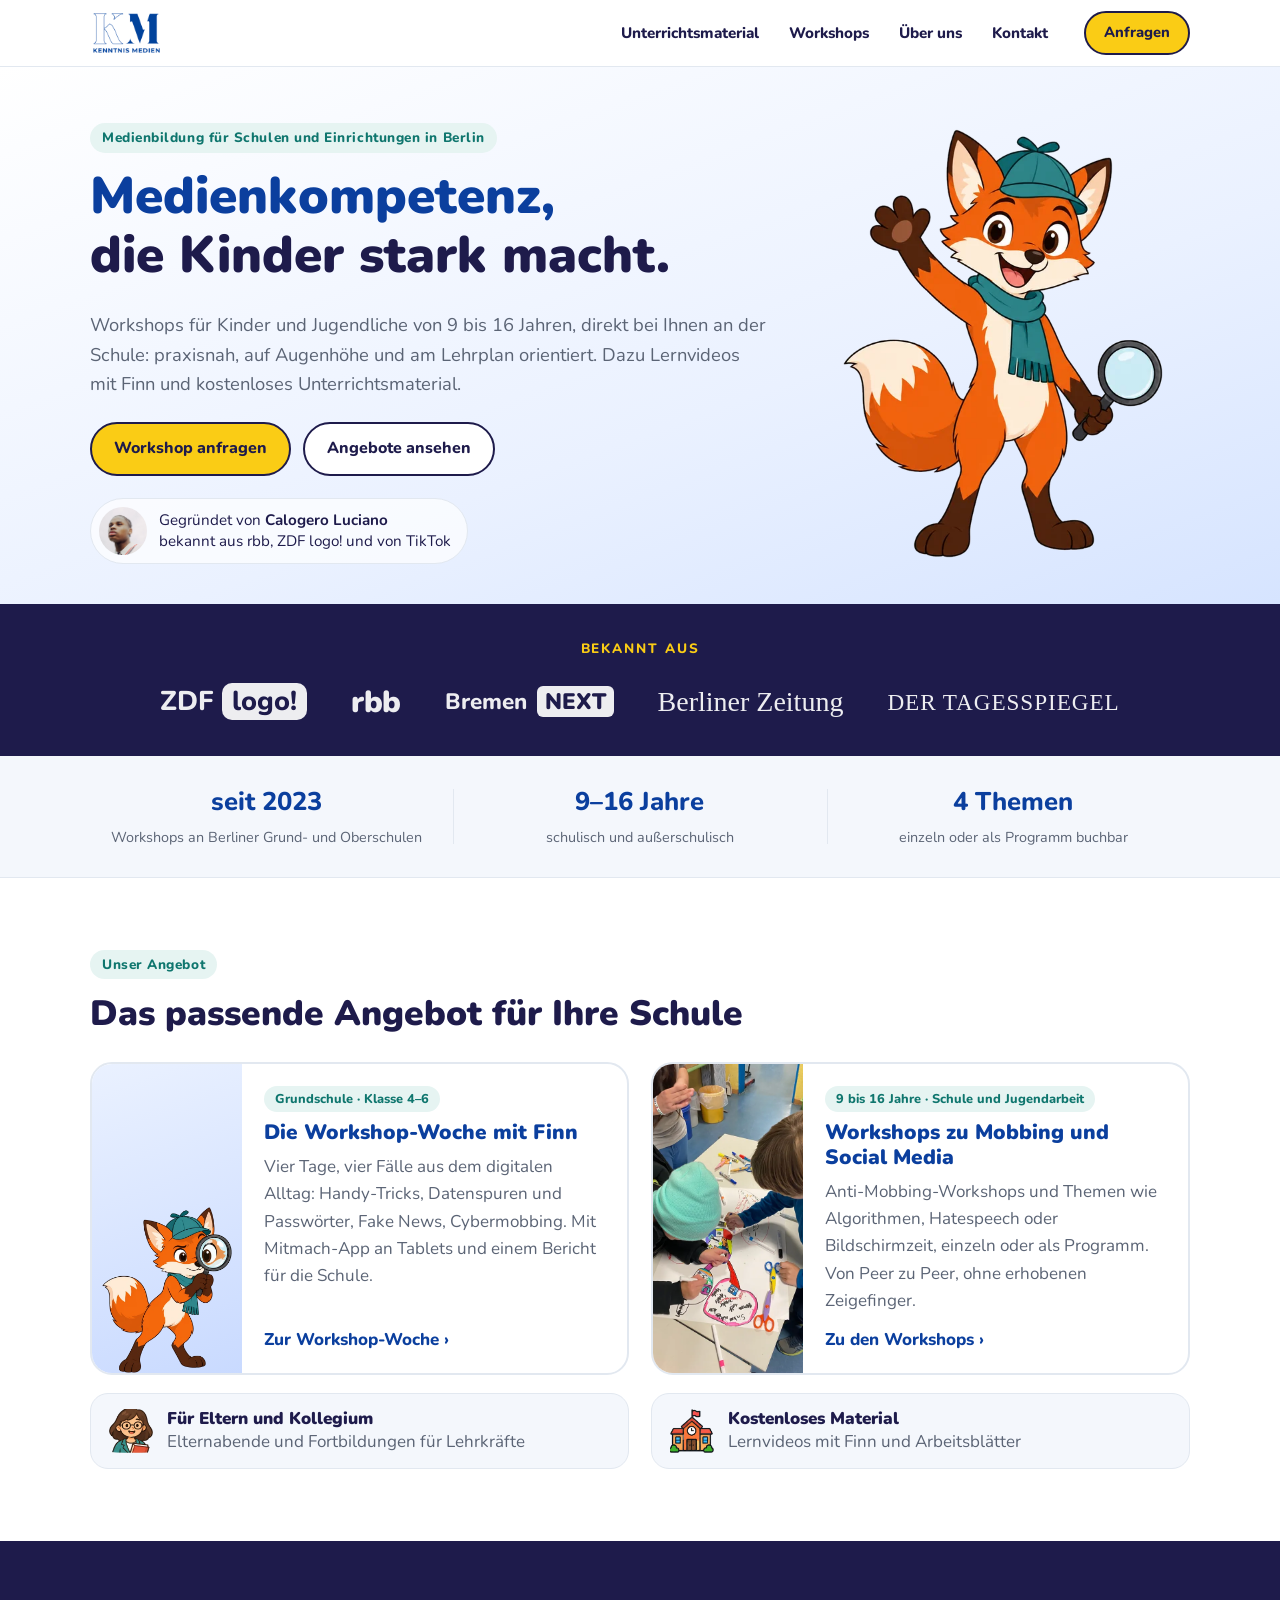
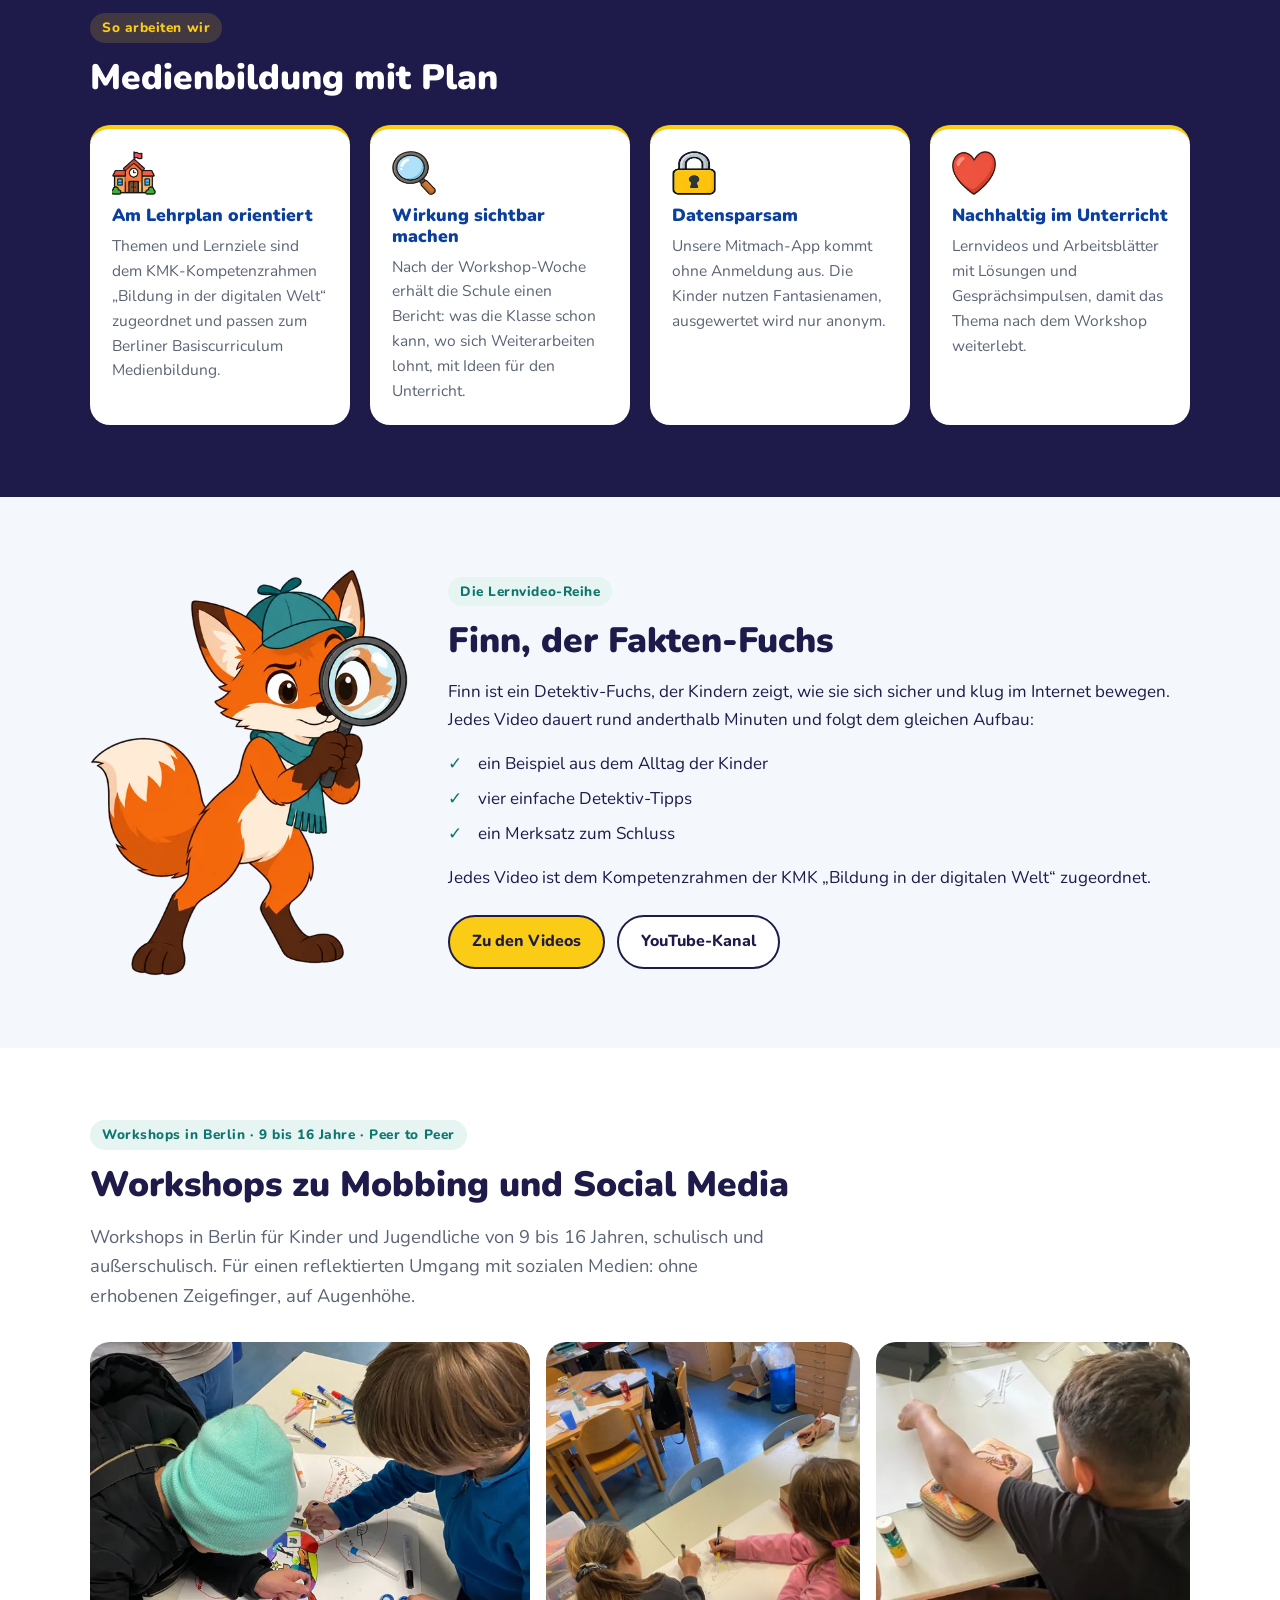
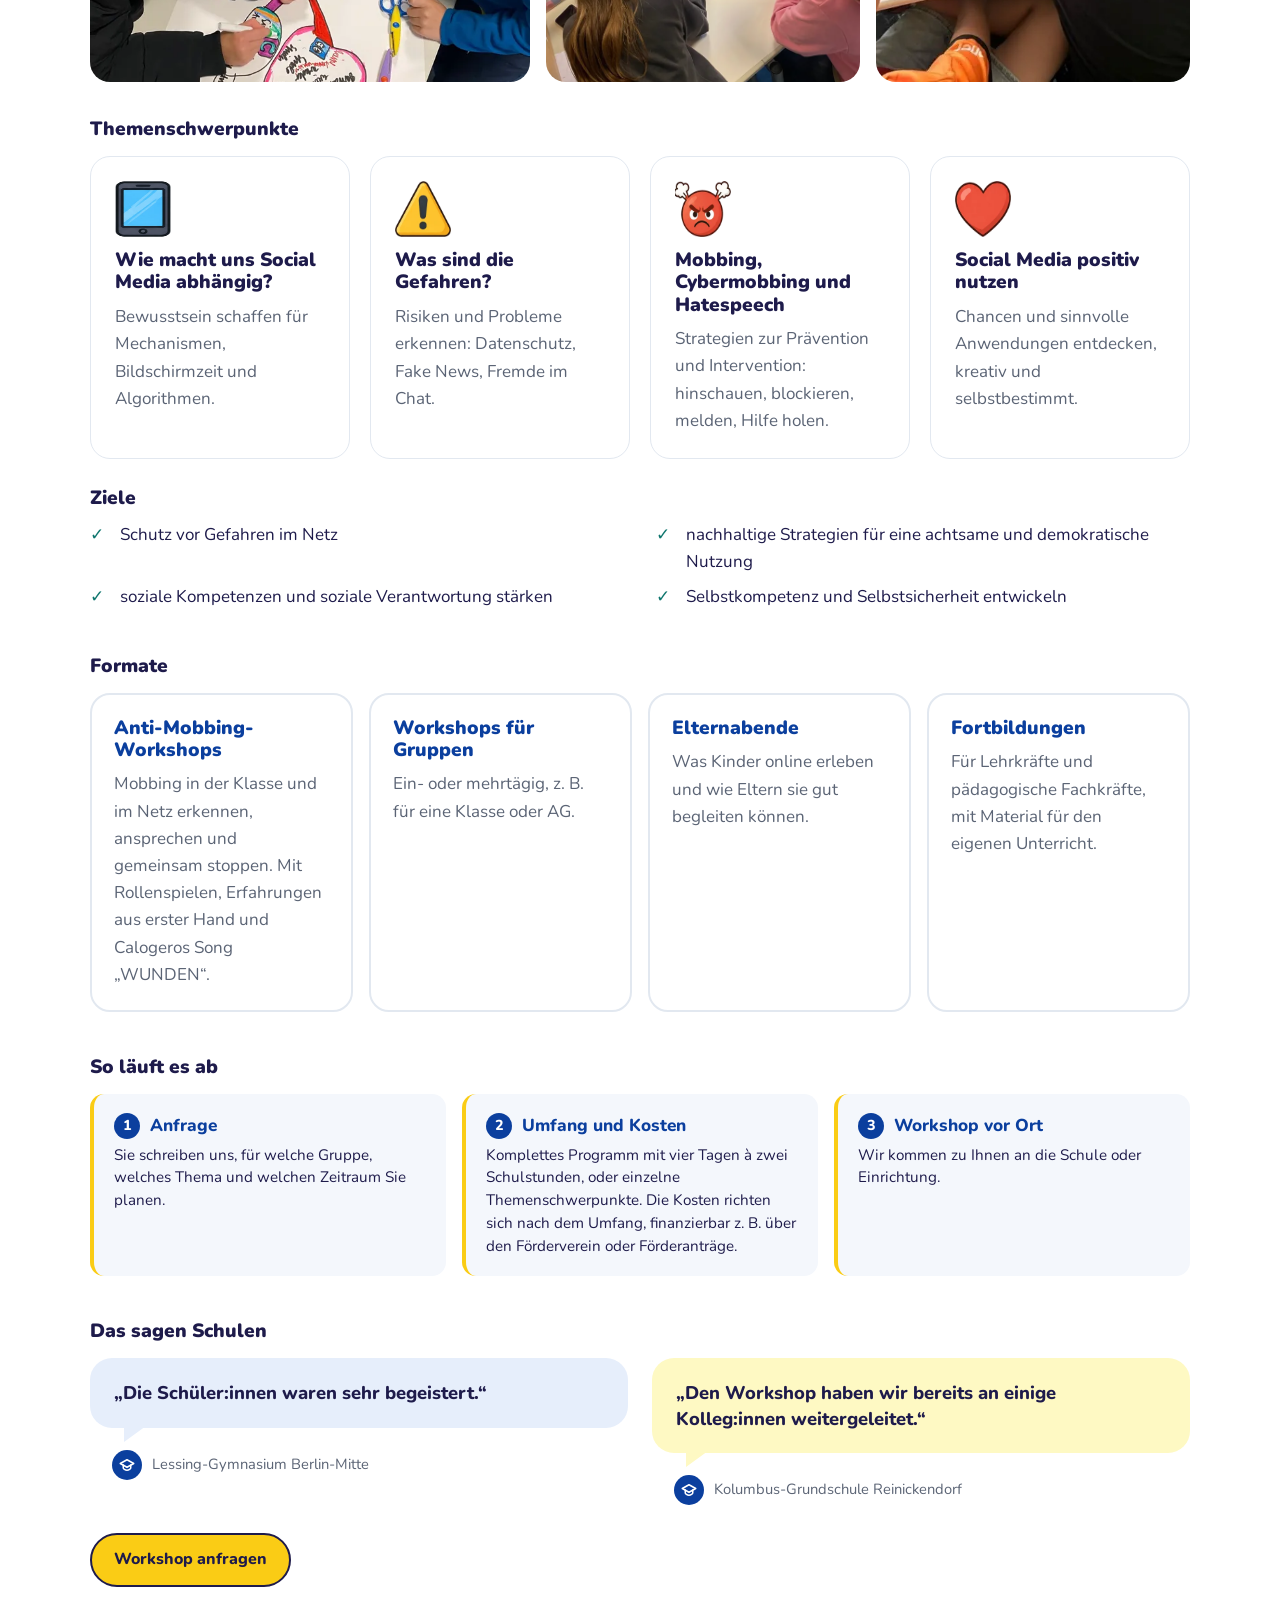
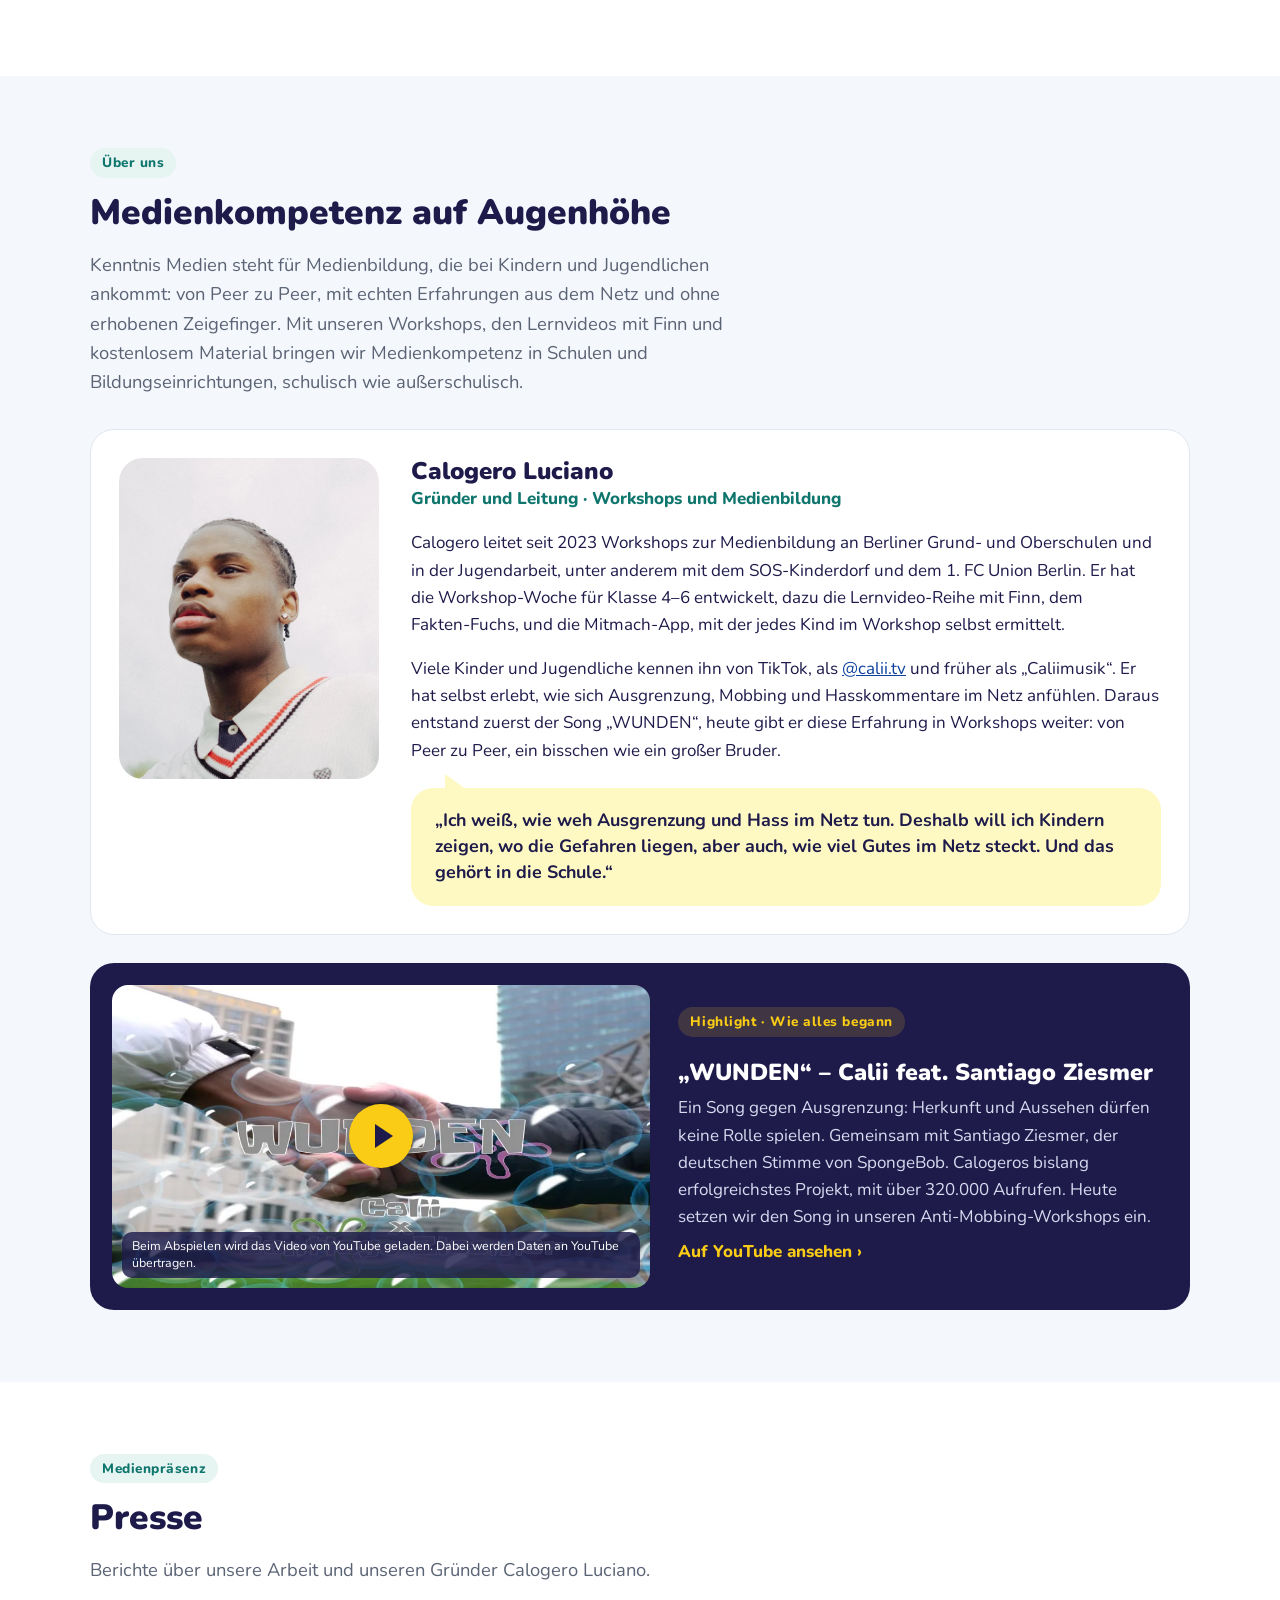
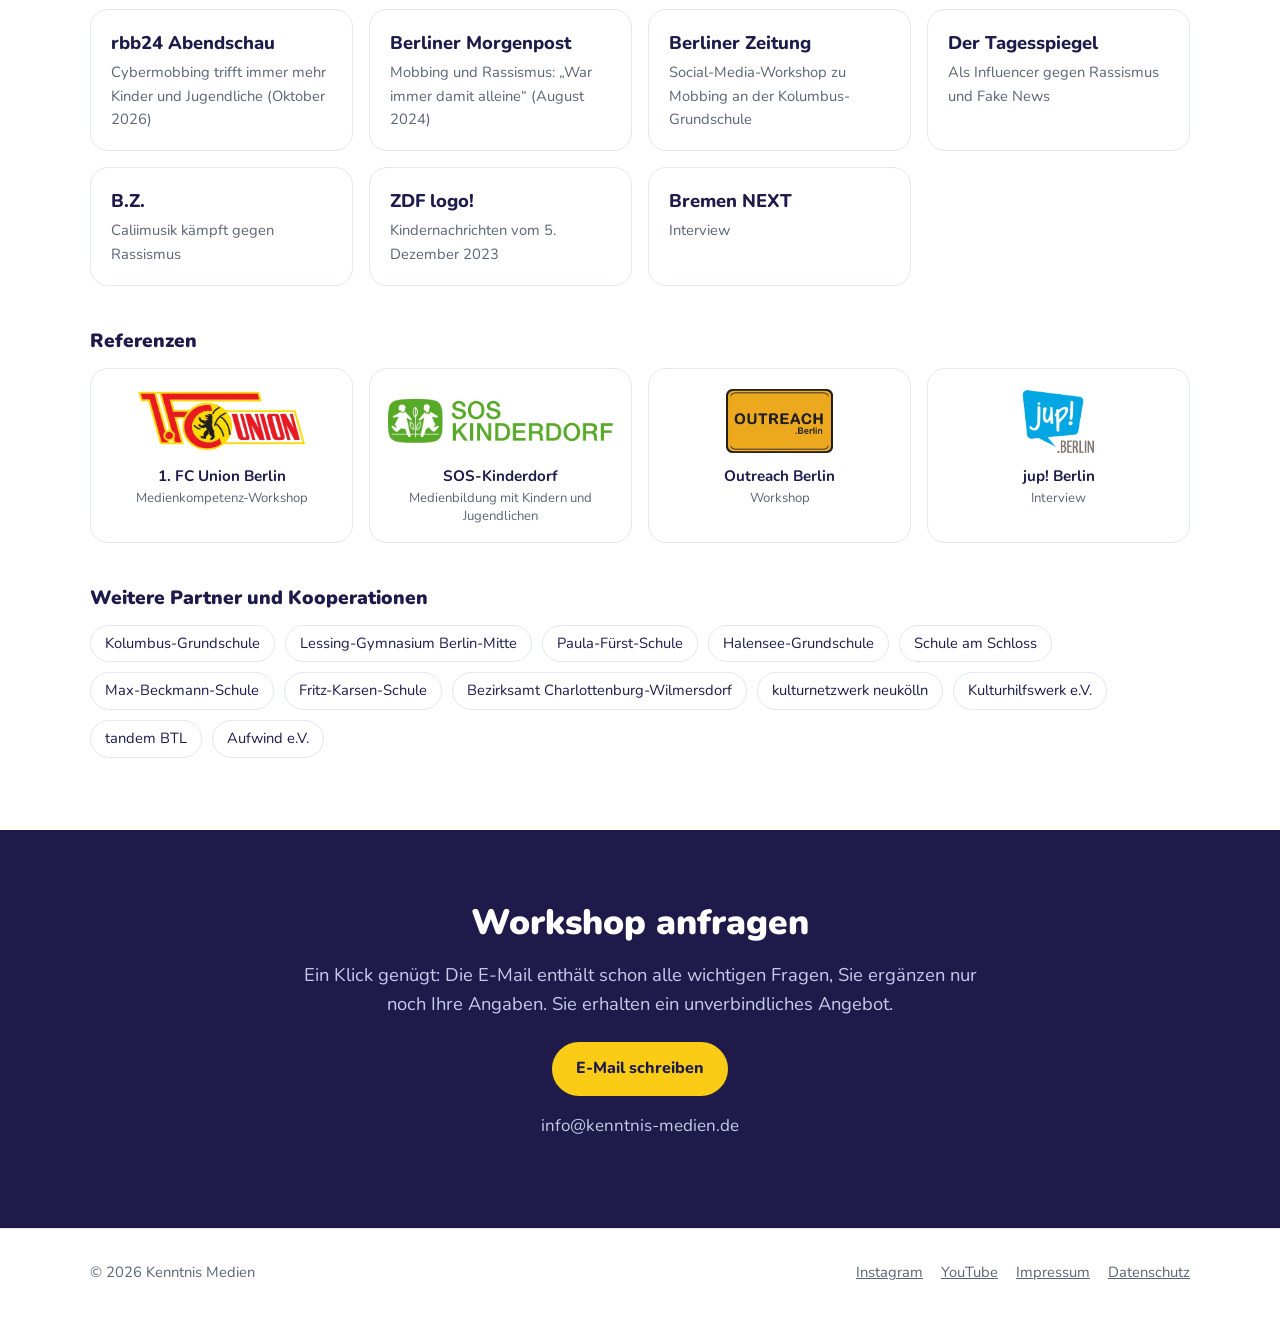
==== commit 5418027a: "Bildungsprofil: Basiscurriculum/KMK je Fall, Über uns und Kopftext geschärft Co-Authored-By: Claude " ====
--- a/index.html
+++ b/index.html
@@ -44,7 +44,7 @@
         <div>
           <span class="kennzeile">Medienbildung für Schulen und Einrichtungen in Berlin</span>
           <h1>Medienkompetenz, <span>die Kinder stark macht.</span></h1>
-          <p class="einleitung">Workshops für Kinder und Jugendliche von 9 bis 16 Jahren, direkt bei Ihnen vor Ort: auf Augenhöhe und mit echten Erfahrungen aus dem Netz. Dazu Lernvideos mit Finn und kostenloses Unterrichtsmaterial.</p>
+          <p class="einleitung">Workshops für Kinder und Jugendliche von 9 bis 16 Jahren, direkt bei Ihnen an der Schule: praxisnah, auf Augenhöhe und am Lehrplan orientiert. Dazu Lernvideos mit Finn und kostenloses Unterrichtsmaterial.</p>
           <div class="knoepfe">
             <a class="knopf" href="#kontakt">Workshop anfragen</a>
             <a class="knopf zweit" href="#angebot">Angebote ansehen</a>
@@ -268,8 +268,9 @@
             <img class="portrait" src="bilder/calogero-portrait.webp" alt="Calogero Luciano, Gründer von Kenntnis Medien" width="414" height="511">
             <div>
               <h3>Calogero Luciano</h3>
-              <p class="untertitel">Gründer und Leitung</p>
-              <p>Calogero ist Medienkompetenzvermittler, Aktivist und Influencer. Viele Kinder und Jugendliche kennen ihn von TikTok, als <a href="https://www.tiktok.com/@calii.tv" rel="noopener">@calii.tv</a> und früher als „Caliimusik“. Er hat selbst erlebt, wie sich Ausgrenzung, Mobbing und Hasskommentare im Netz anfühlen. Daraus entstand zuerst der Song „WUNDEN“, heute gibt er diese Erfahrung in Workshops weiter: von Peer zu Peer, ein bisschen wie ein großer Bruder.</p>
+              <p class="untertitel">Gründer und Leitung · Workshops und Medienbildung</p>
+              <p>Calogero leitet seit 2023 Workshops zur Medienbildung an Berliner Grund- und Oberschulen und in der Jugendarbeit, unter anderem mit dem SOS-Kinderdorf und dem 1. FC Union Berlin. Er hat die Workshop-Woche für Klasse 4–6 entwickelt, dazu die Lernvideo-Reihe mit Finn, dem <span style="white-space:nowrap">Fakten-Fuchs</span>, und die Mitmach-App, mit der jedes Kind im Workshop selbst ermittelt.</p>
+              <p>Viele Kinder und Jugendliche kennen ihn von TikTok, als <a href="https://www.tiktok.com/@calii.tv" rel="noopener">@calii.tv</a> und früher als „Caliimusik“. Er hat selbst erlebt, wie sich Ausgrenzung, Mobbing und Hasskommentare im Netz anfühlen. Daraus entstand zuerst der Song „WUNDEN“, heute gibt er diese Erfahrung in Workshops weiter: von Peer zu Peer, ein bisschen wie ein großer Bruder.</p>
               <blockquote class="zitat">„Ich weiß, wie weh Ausgrenzung und Hass im Netz tun. Deshalb will ich Kindern zeigen, wo die Gefahren liegen, aber auch, wie viel Gutes im Netz steckt. Und das gehört in die Schule.“</blockquote>
             </div>
           </article>
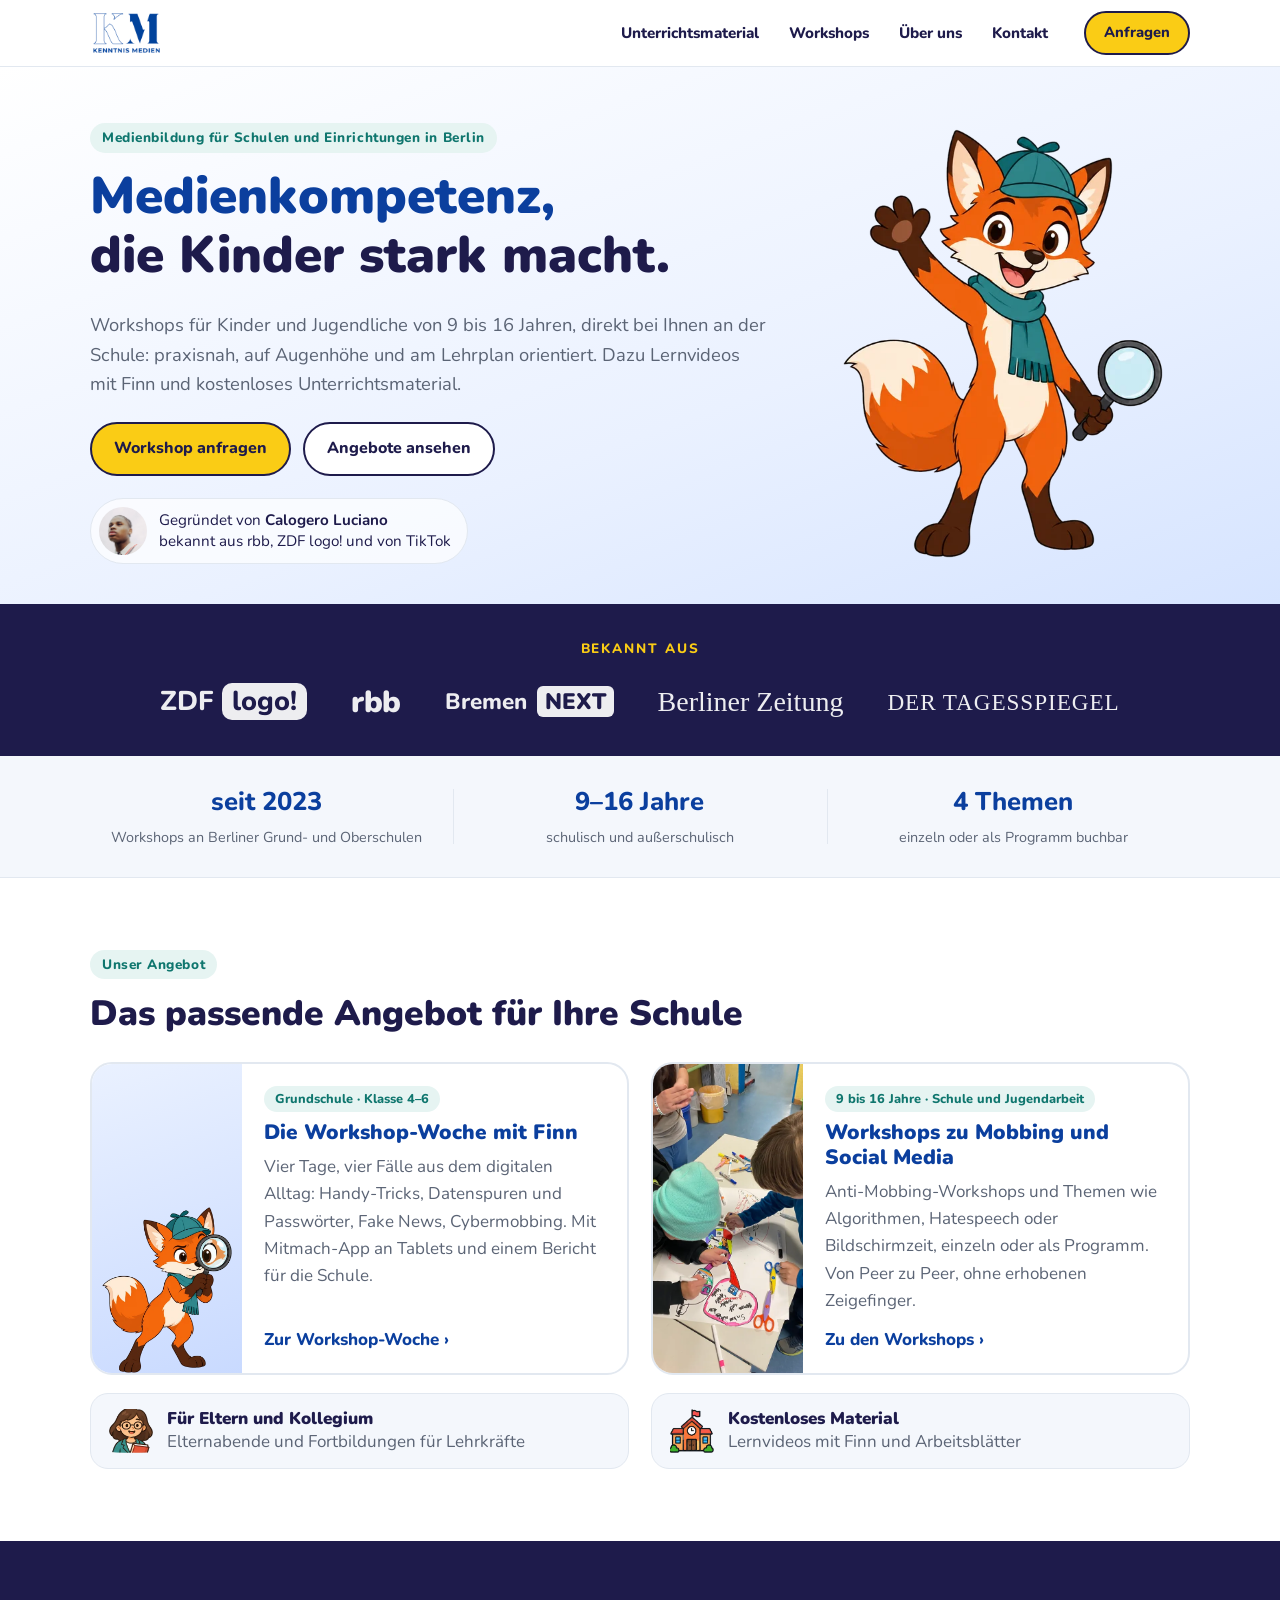
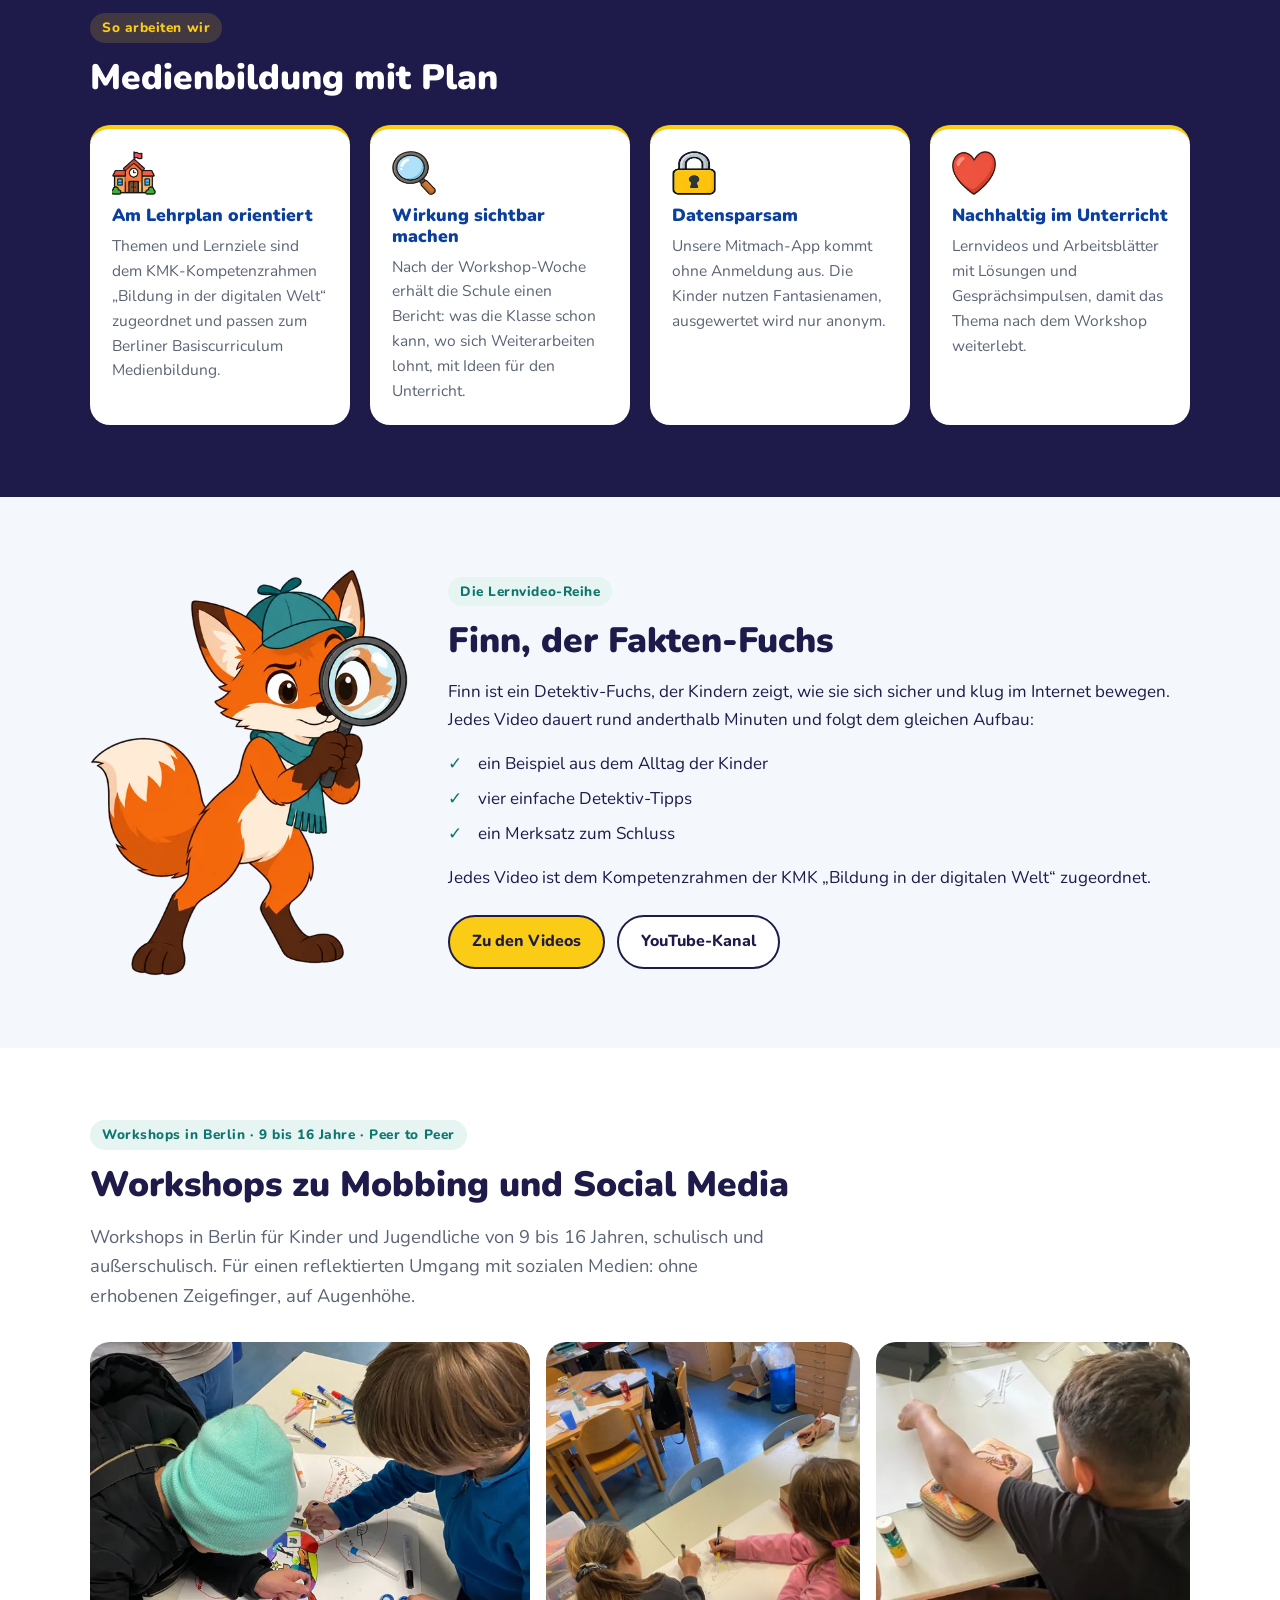
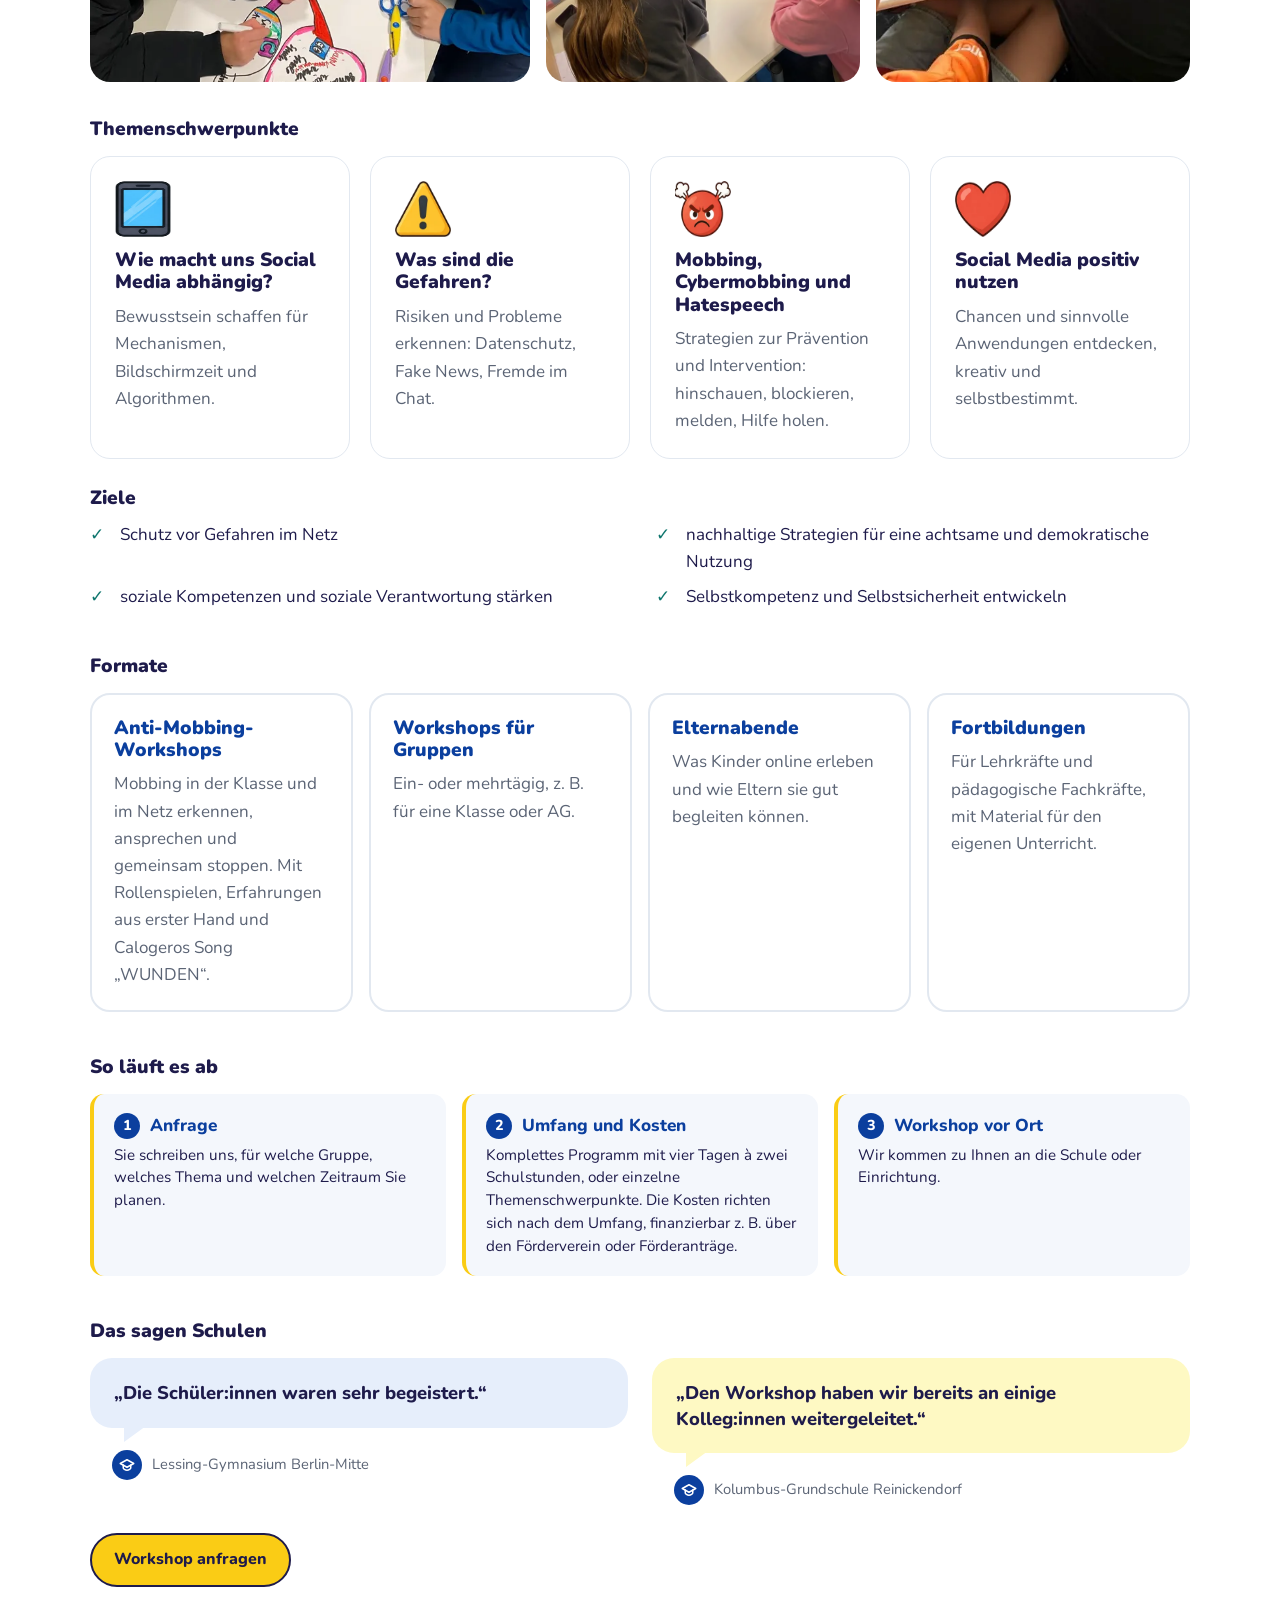
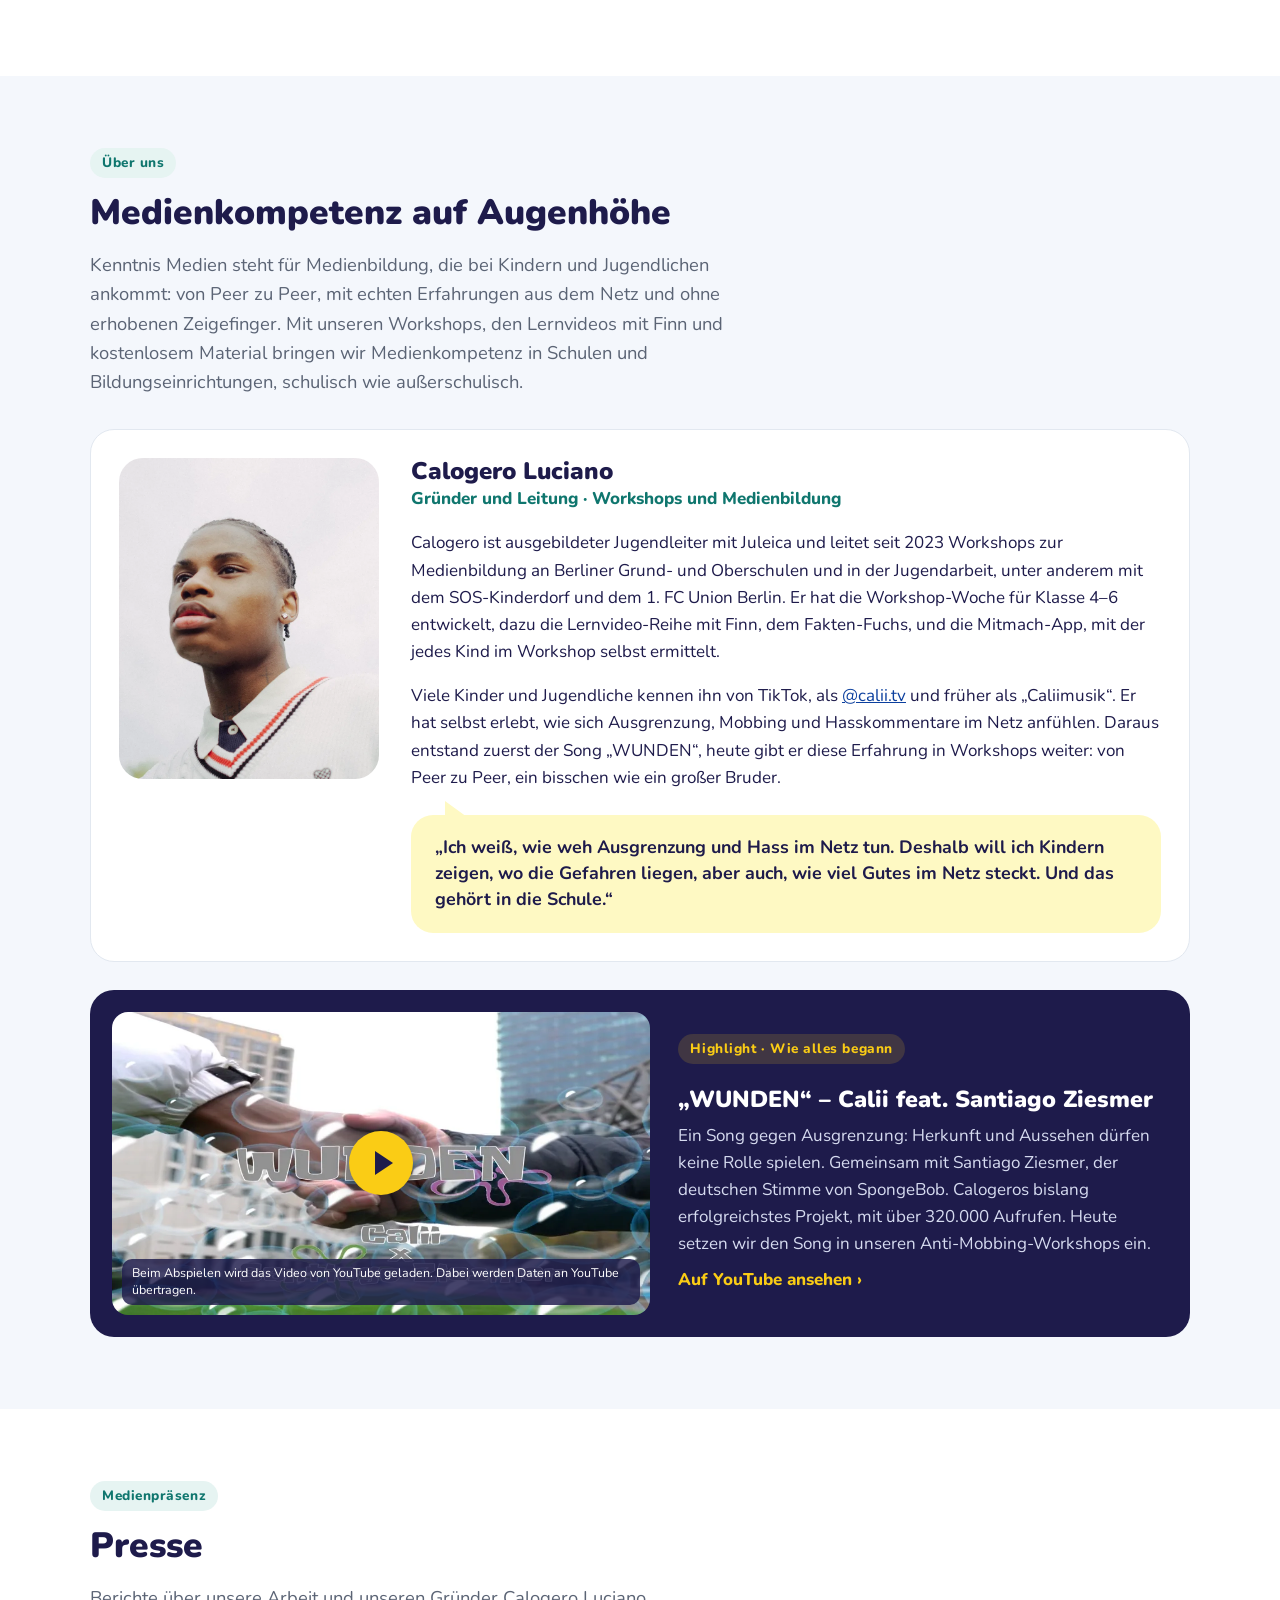
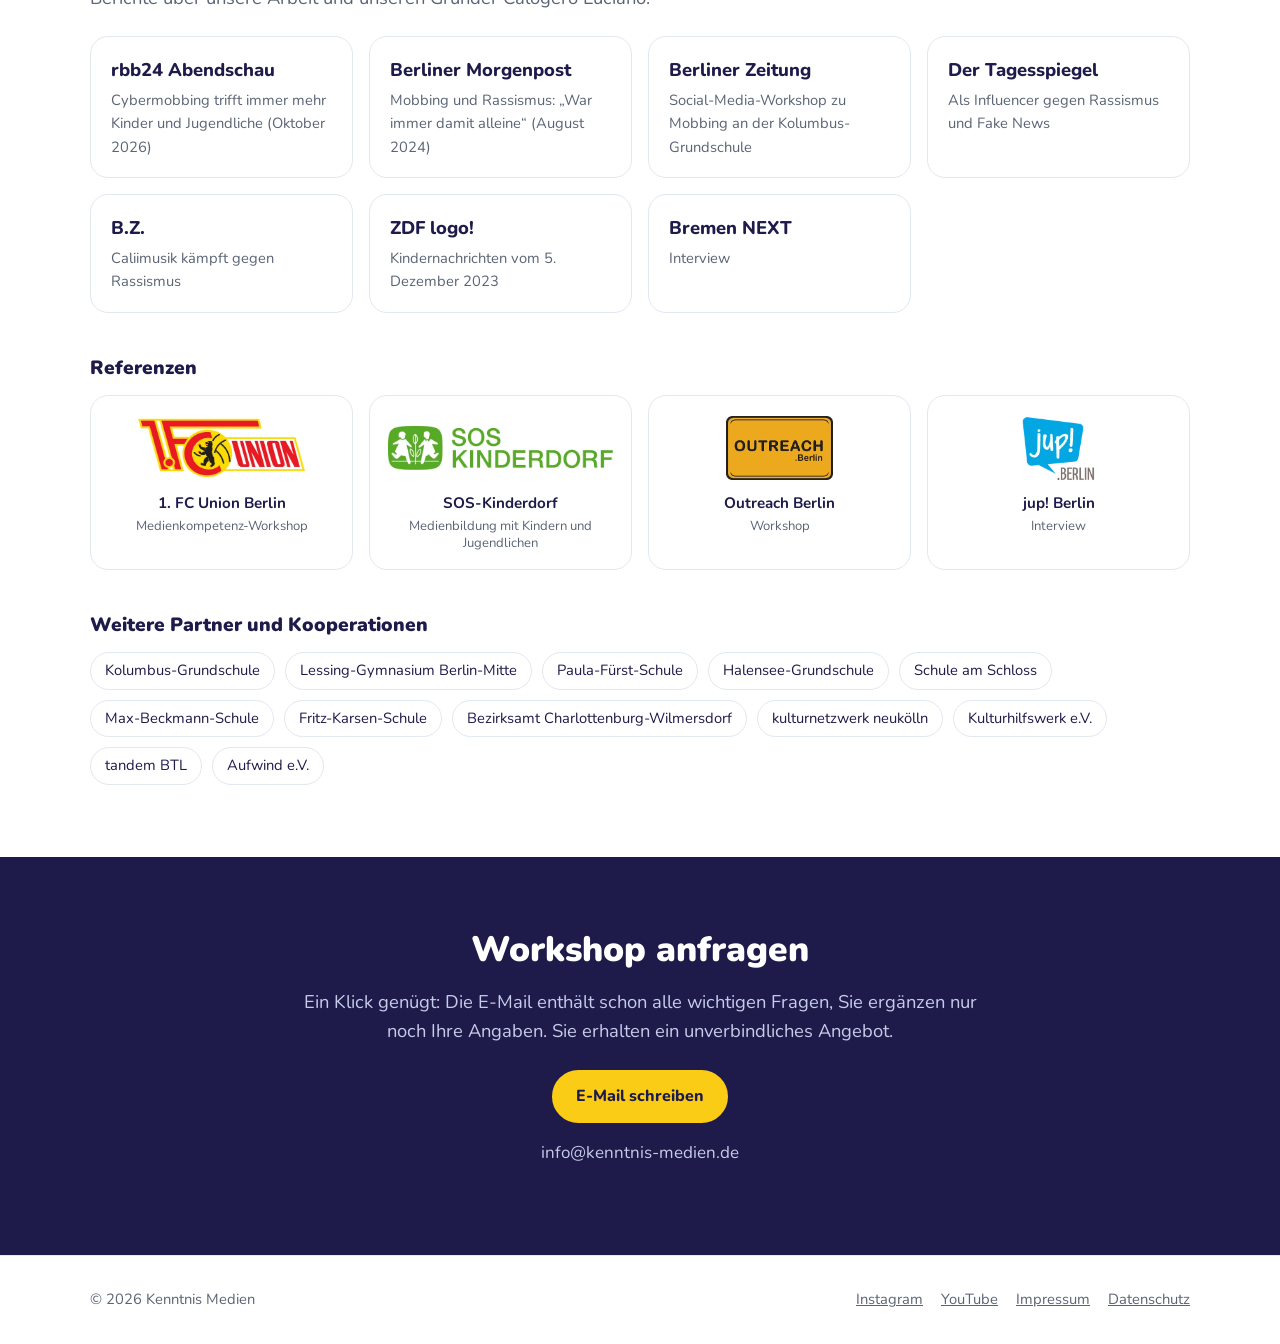
==== commit ee187545: "Juleica in Über uns und auf /schulen Co-Authored-By: Claude Opus 5.5 <noreply@anthropic.com>" ====
--- a/index.html
+++ b/index.html
@@ -269,7 +269,7 @@
             <div>
               <h3>Calogero Luciano</h3>
               <p class="untertitel">Gründer und Leitung · Workshops und Medienbildung</p>
-              <p>Calogero leitet seit 2023 Workshops zur Medienbildung an Berliner Grund- und Oberschulen und in der Jugendarbeit, unter anderem mit dem SOS-Kinderdorf und dem 1. FC Union Berlin. Er hat die Workshop-Woche für Klasse 4–6 entwickelt, dazu die Lernvideo-Reihe mit Finn, dem <span style="white-space:nowrap">Fakten-Fuchs</span>, und die Mitmach-App, mit der jedes Kind im Workshop selbst ermittelt.</p>
+              <p>Calogero ist ausgebildeter Jugendleiter mit Juleica und leitet seit 2023 Workshops zur Medienbildung an Berliner Grund- und Oberschulen und in der Jugendarbeit, unter anderem mit dem SOS-Kinderdorf und dem 1. FC Union Berlin. Er hat die Workshop-Woche für Klasse 4–6 entwickelt, dazu die Lernvideo-Reihe mit Finn, dem <span style="white-space:nowrap">Fakten-Fuchs</span>, und die Mitmach-App, mit der jedes Kind im Workshop selbst ermittelt.</p>
               <p>Viele Kinder und Jugendliche kennen ihn von TikTok, als <a href="https://www.tiktok.com/@calii.tv" rel="noopener">@calii.tv</a> und früher als „Caliimusik“. Er hat selbst erlebt, wie sich Ausgrenzung, Mobbing und Hasskommentare im Netz anfühlen. Daraus entstand zuerst der Song „WUNDEN“, heute gibt er diese Erfahrung in Workshops weiter: von Peer zu Peer, ein bisschen wie ein großer Bruder.</p>
               <blockquote class="zitat">„Ich weiß, wie weh Ausgrenzung und Hass im Netz tun. Deshalb will ich Kindern zeigen, wo die Gefahren liegen, aber auch, wie viel Gutes im Netz steckt. Und das gehört in die Schule.“</blockquote>
             </div>
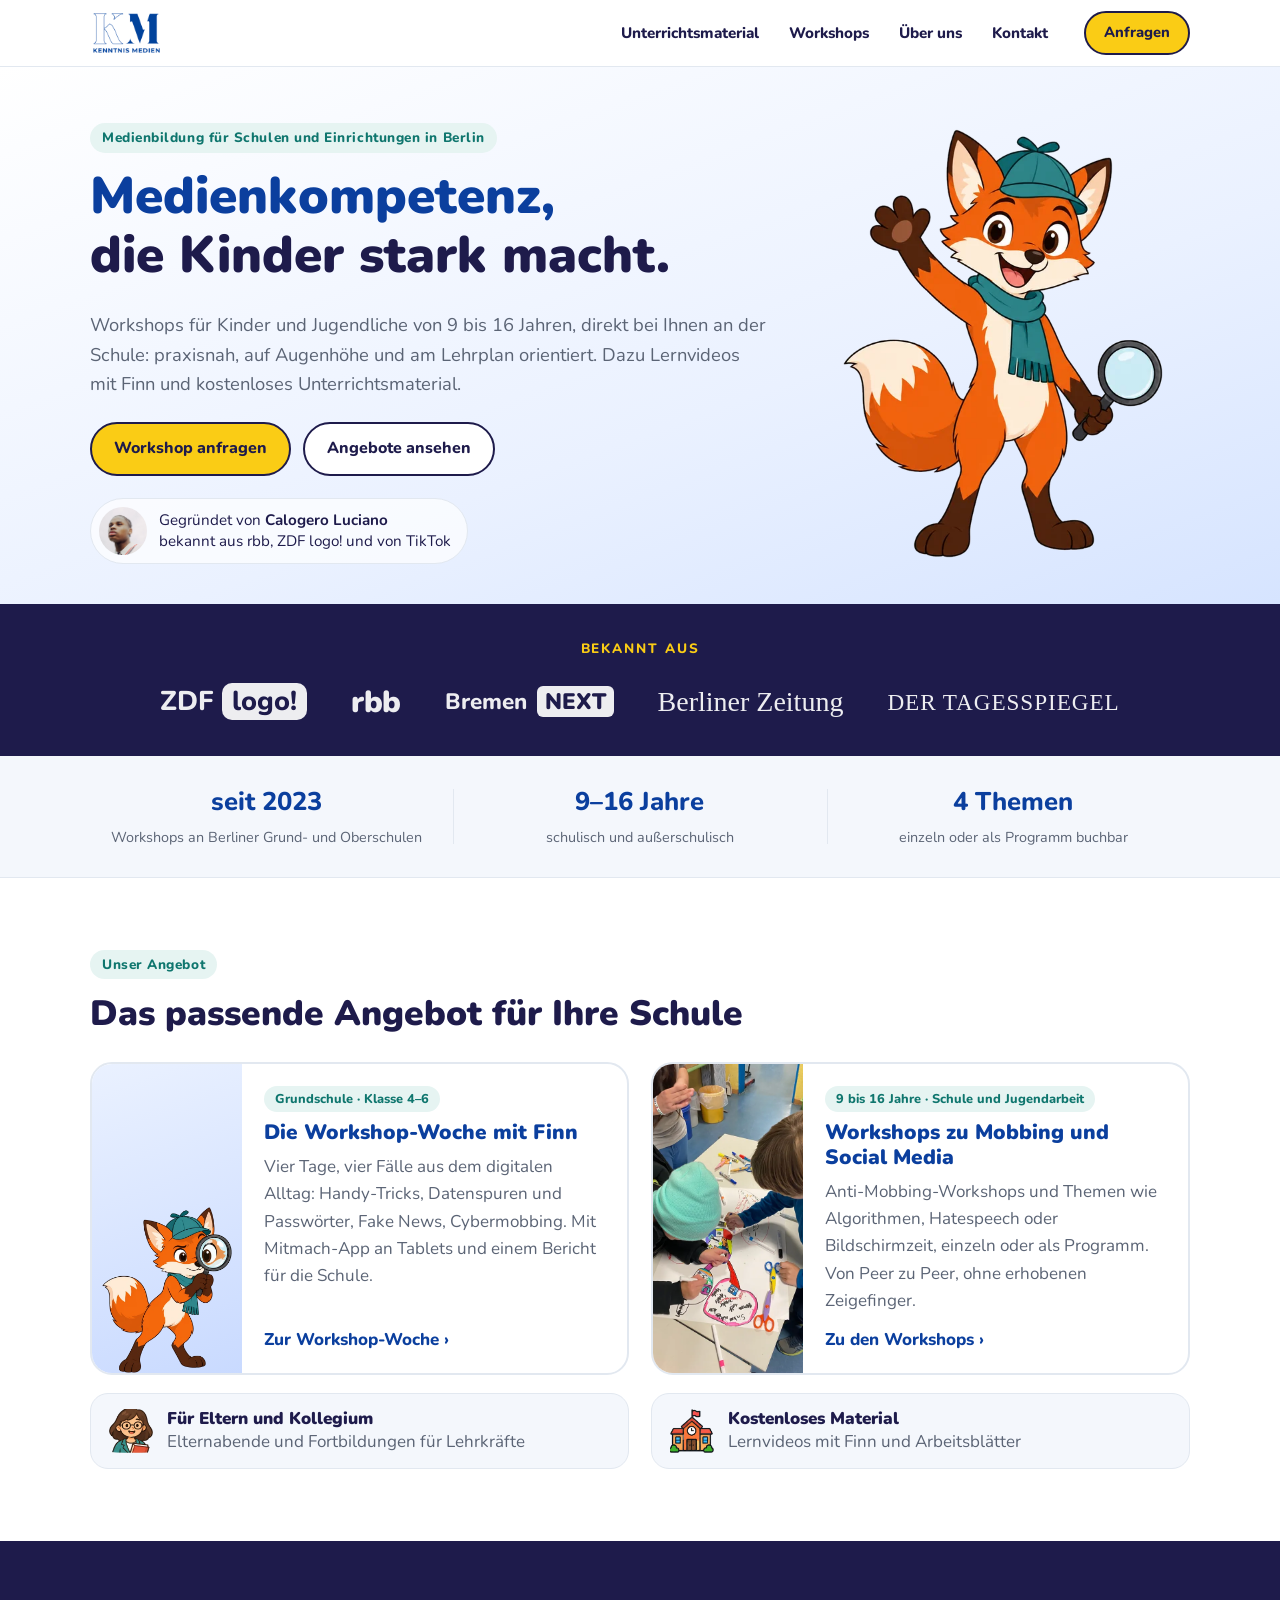
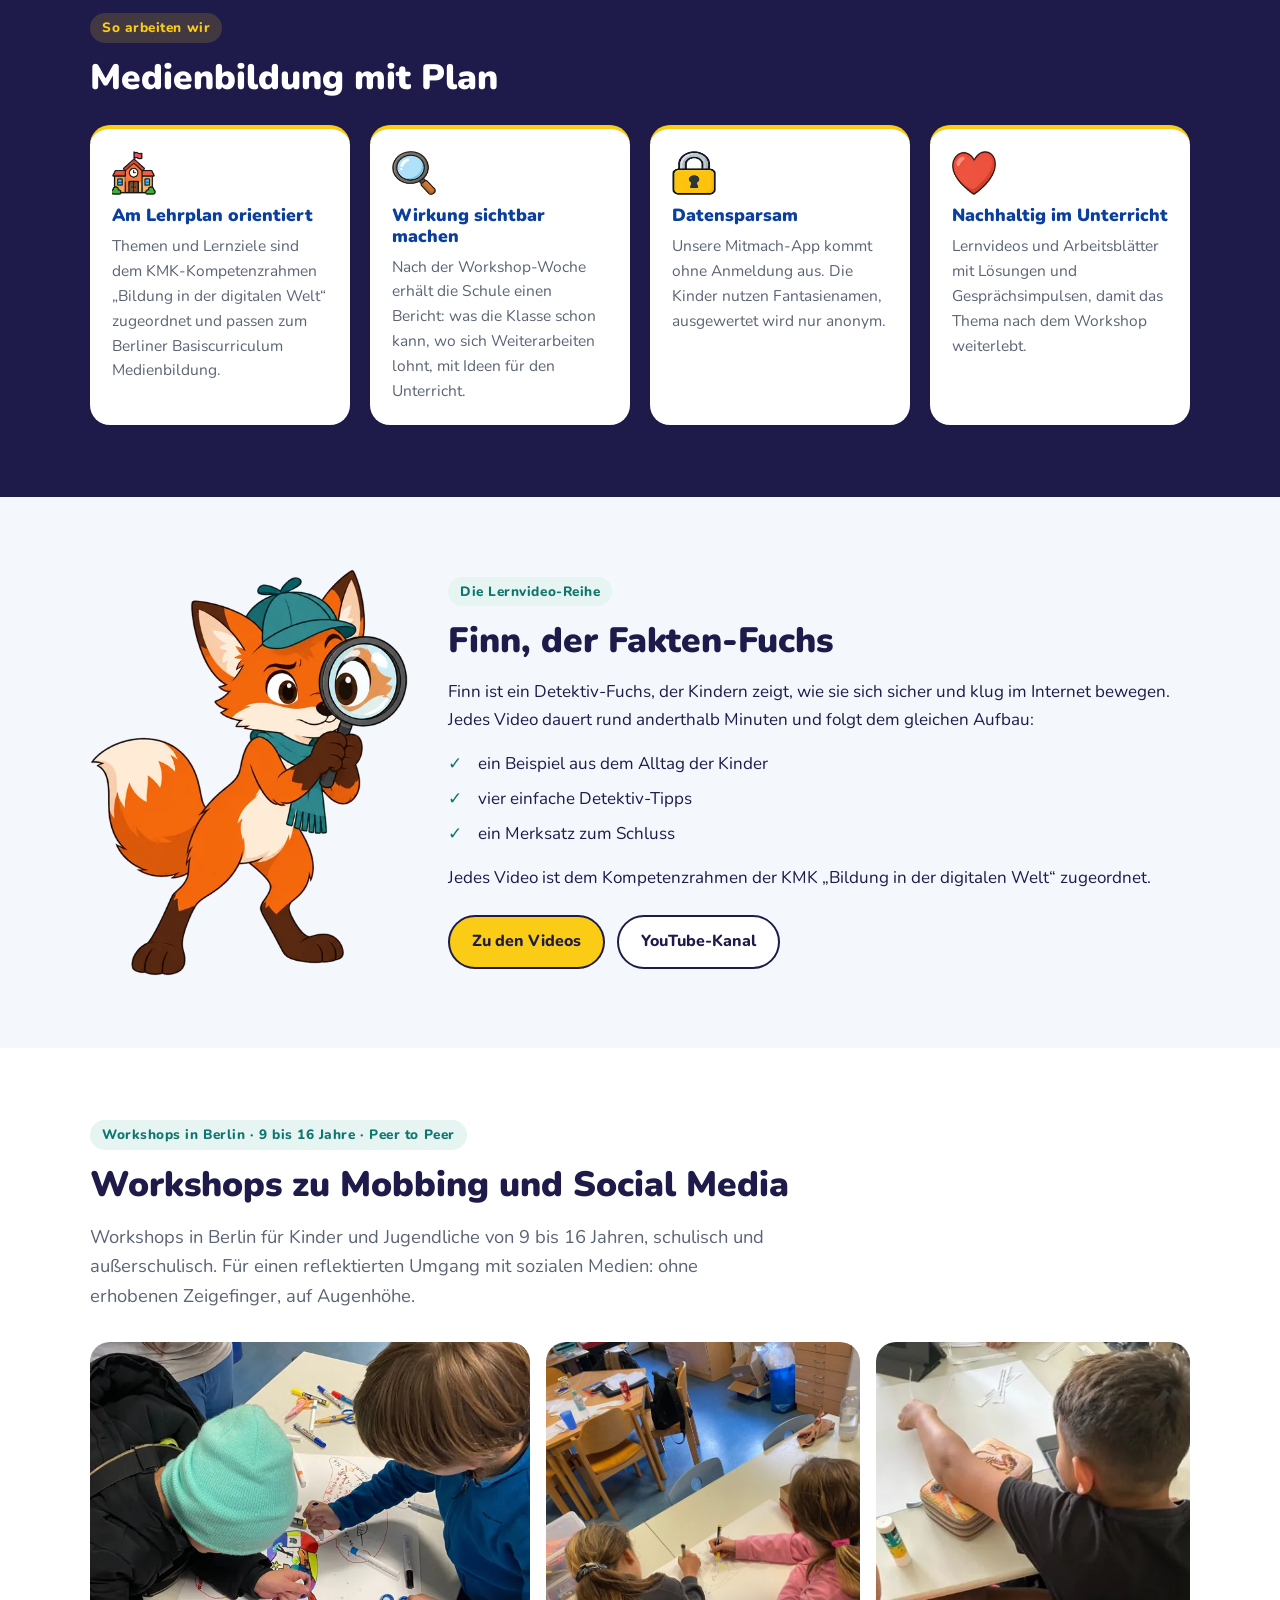
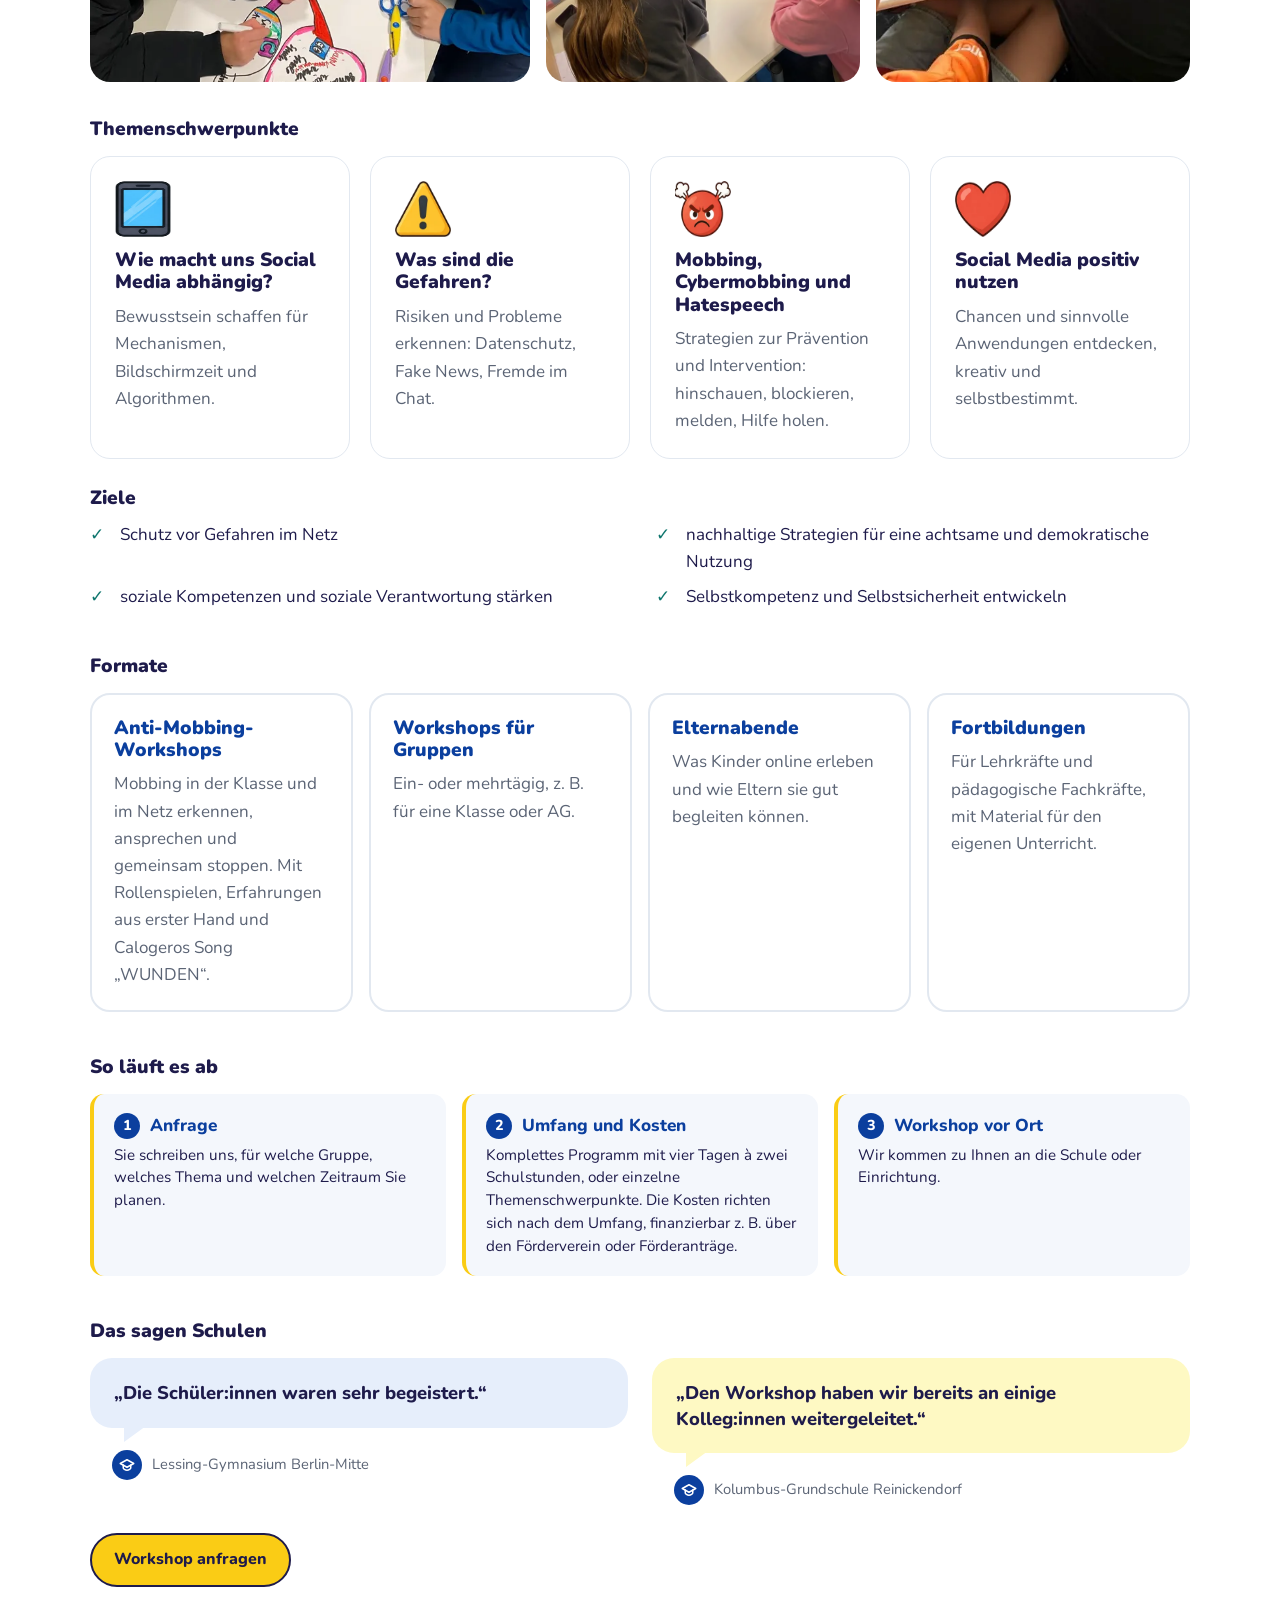
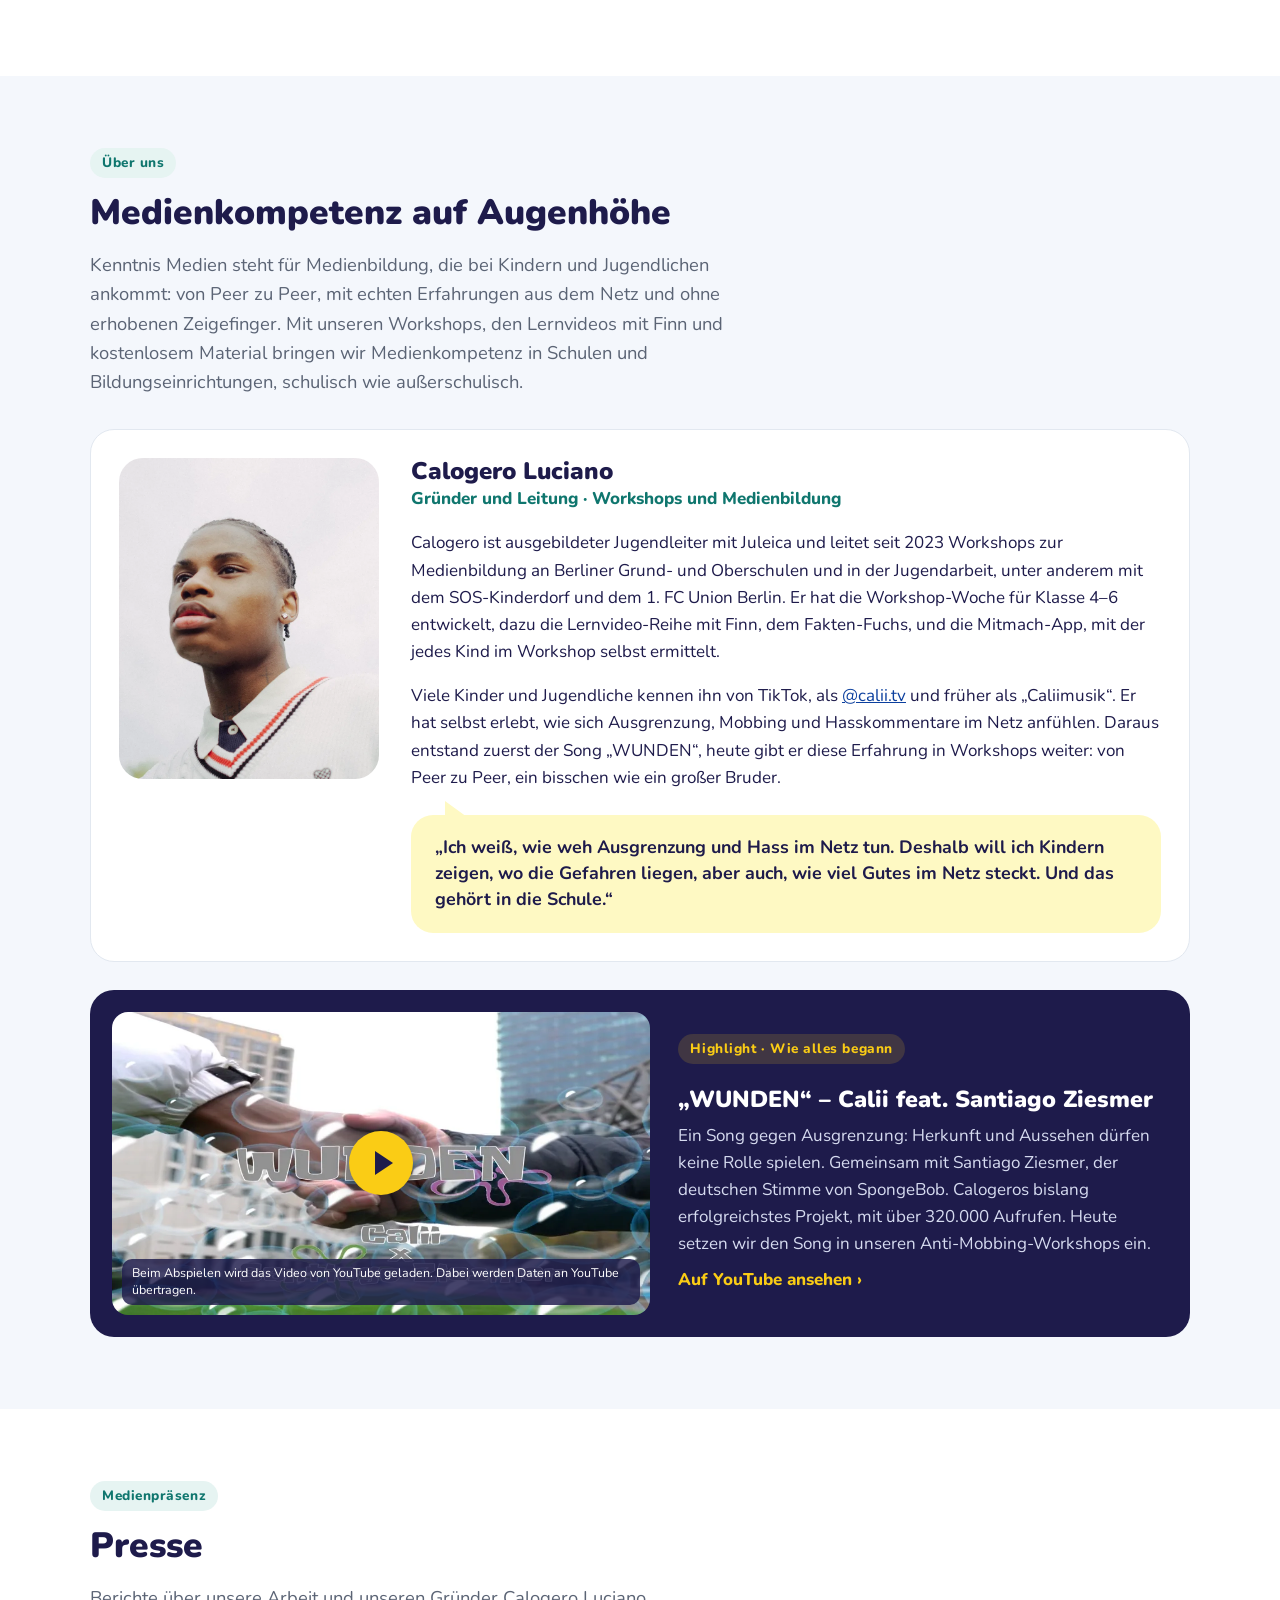
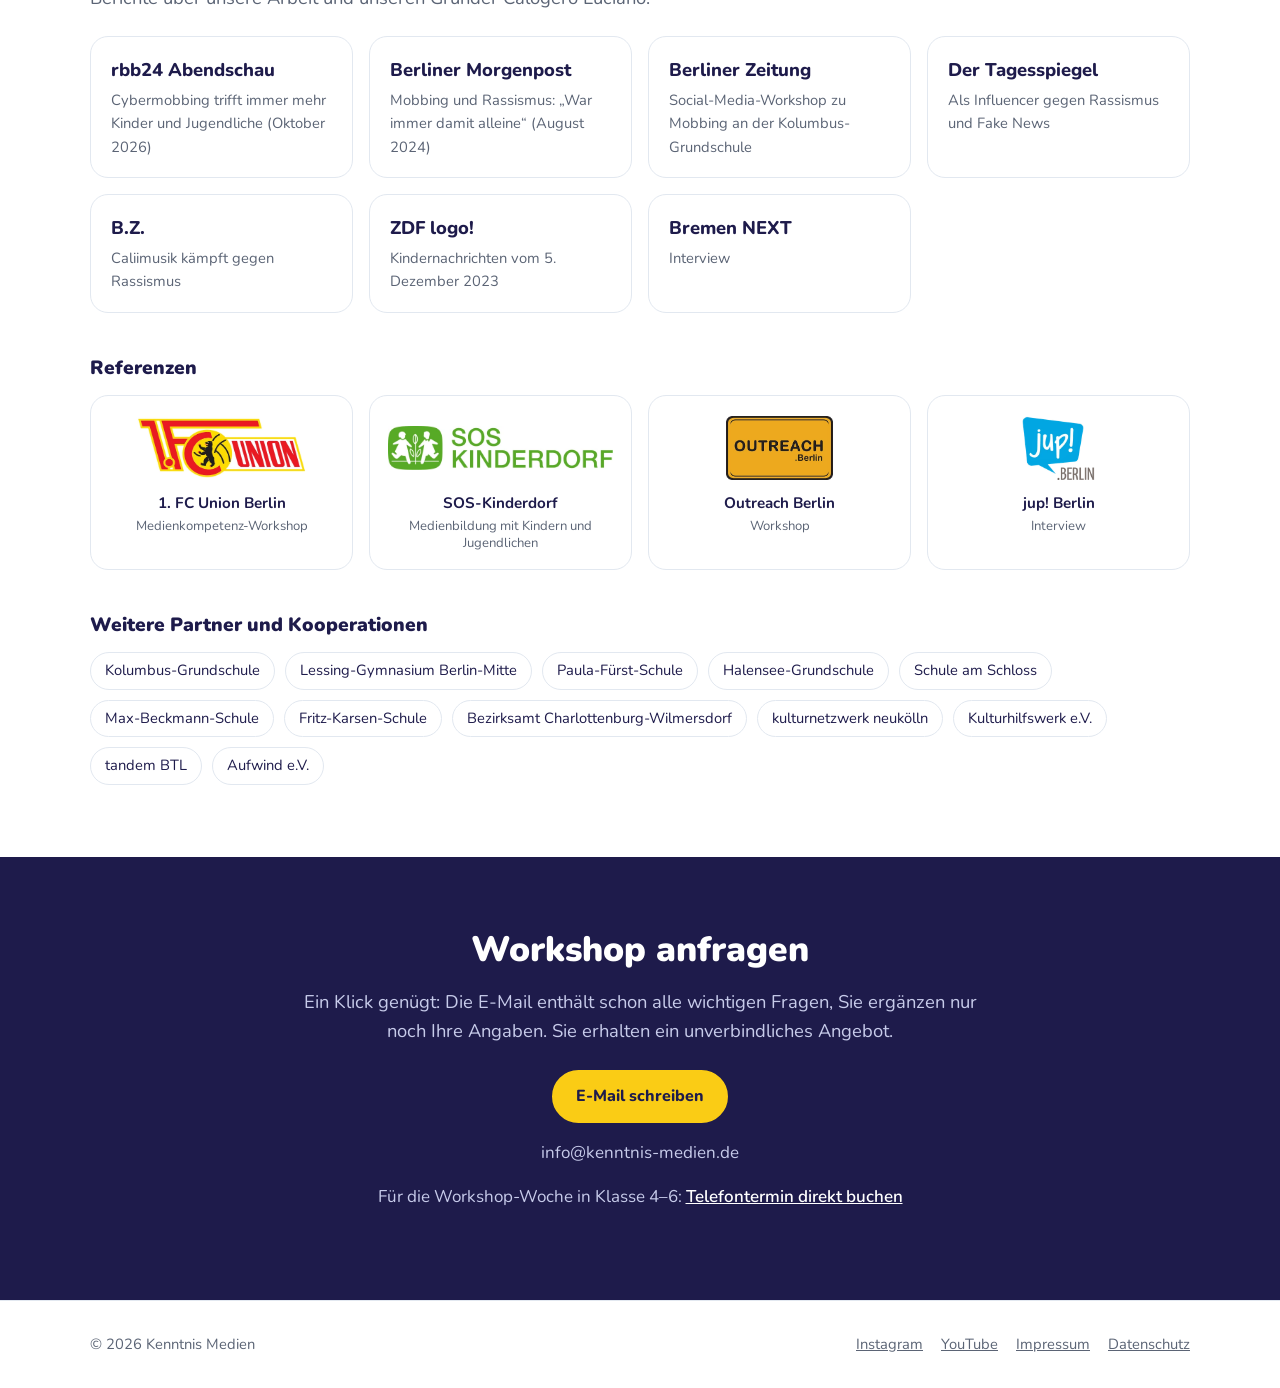
==== commit cac775a3: "Kennenlerngespräch: Telefontermin (Zeeg) auf /schulen oben, im Ablauf, auf Startseite und Material-S" ====
--- a/index.html
+++ b/index.html
@@ -359,6 +359,7 @@
           <a class="knopf" href="mailto:info@kenntnis-medien.de?subject=Workshop-Anfrage&amp;body=Guten%20Tag%2C%0A%0Awir%20interessieren%20uns%20f%C3%BCr%20einen%20Workshop.%0A%0ASchule%20/%20Einrichtung%3A%0AKlassenstufe%20und%20Gruppengr%C3%B6%C3%9Fe%3A%0AGew%C3%BCnschtes%20Thema%3A%0AWunschzeitraum%3A%0AFinanzierung%20%28z.%20B.%20F%C3%B6rderverein%29%20gekl%C3%A4rt%3A%20ja%20/%20nein%20/%20noch%20offen%0ATelefon%20f%C3%BCr%20R%C3%BCckfragen%20%28optional%29%3A%0A%0AViele%20Gr%C3%BC%C3%9Fe%0A">E-Mail schreiben</a>
         </div>
         <p style="margin-top:16px;color:#C7CBEA">info@kenntnis-medien.de</p>
+        <p style="margin-top:10px;color:#C7CBEA">Für die Workshop-Woche in Klasse 4–6: <a href="https://zeeg.me/calogero/kennenlerngespraech-workshop-woche" rel="noopener" style="color:#fff;font-weight:600" data-goatcounter-click="zeeg-startseite" data-goatcounter-title="Telefontermin: Startseite">Telefontermin direkt buchen</a></p>
       </div>
     </section>
   </main>
